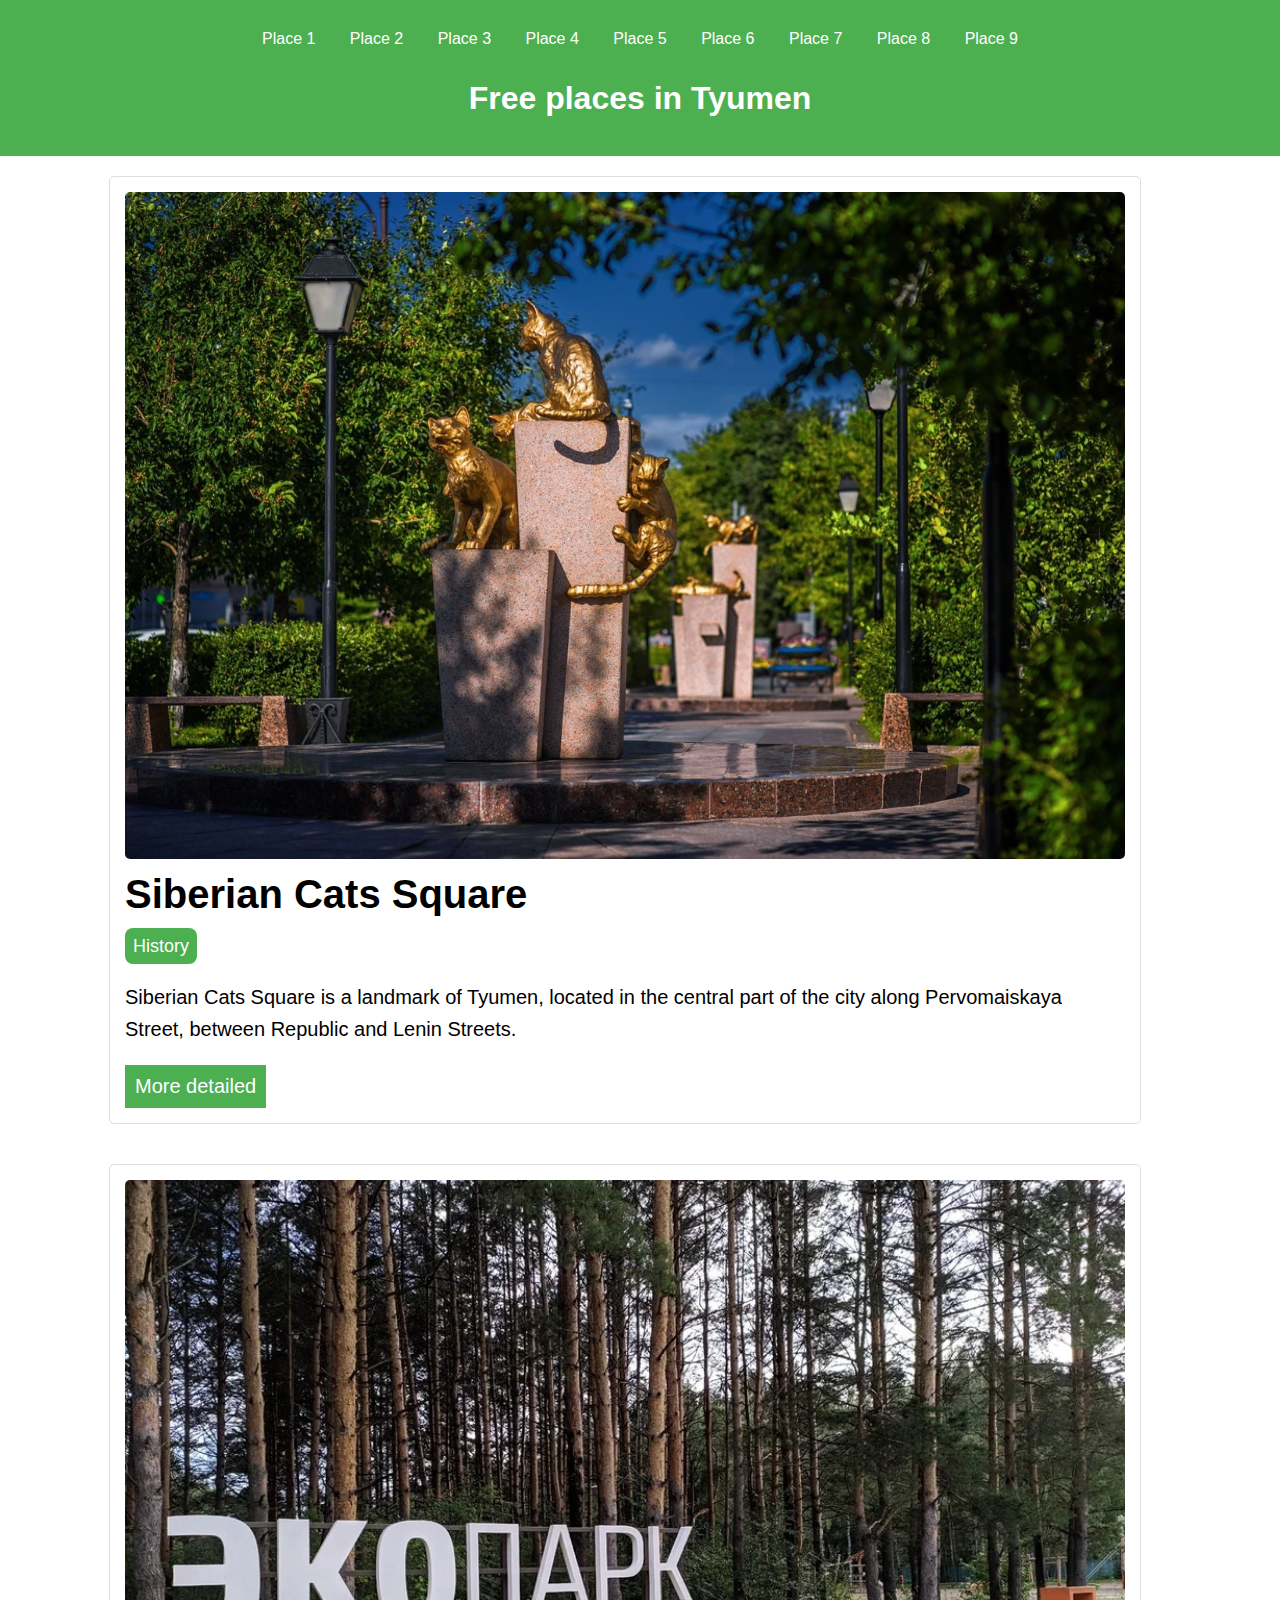
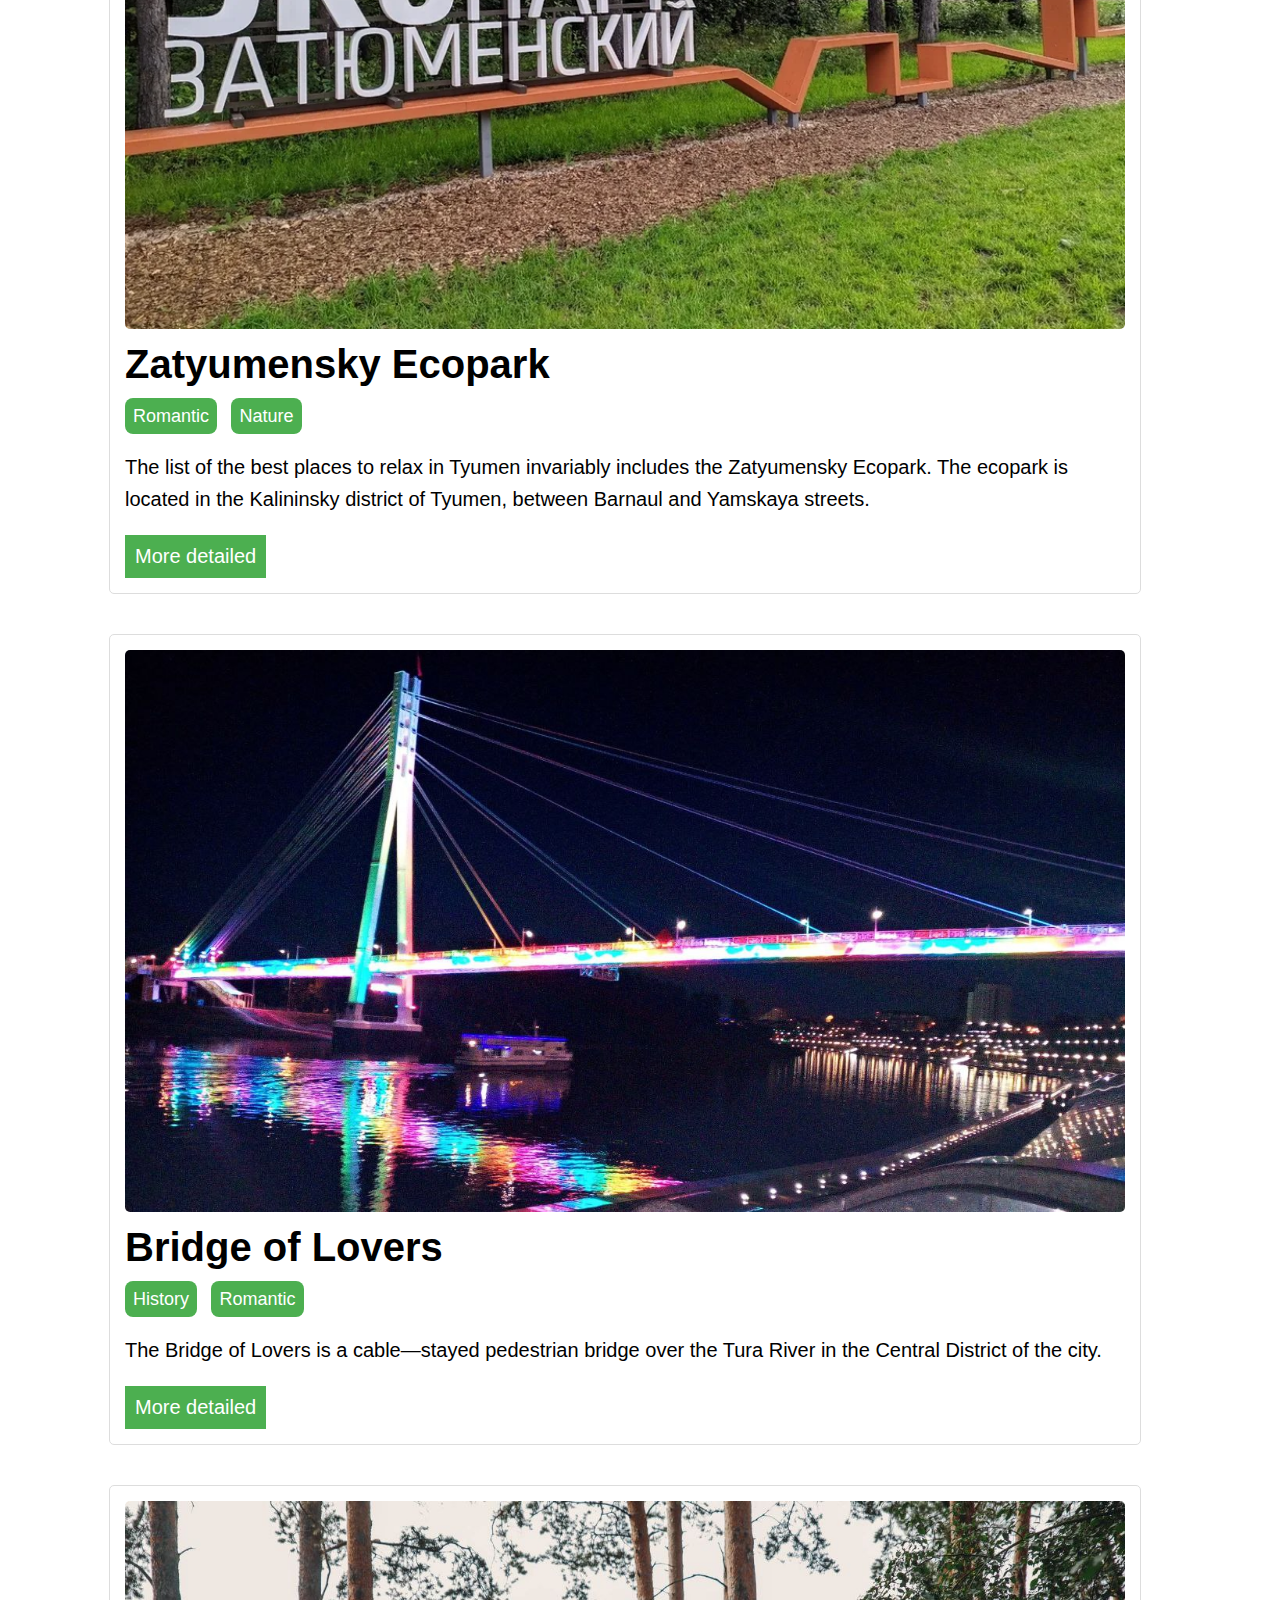
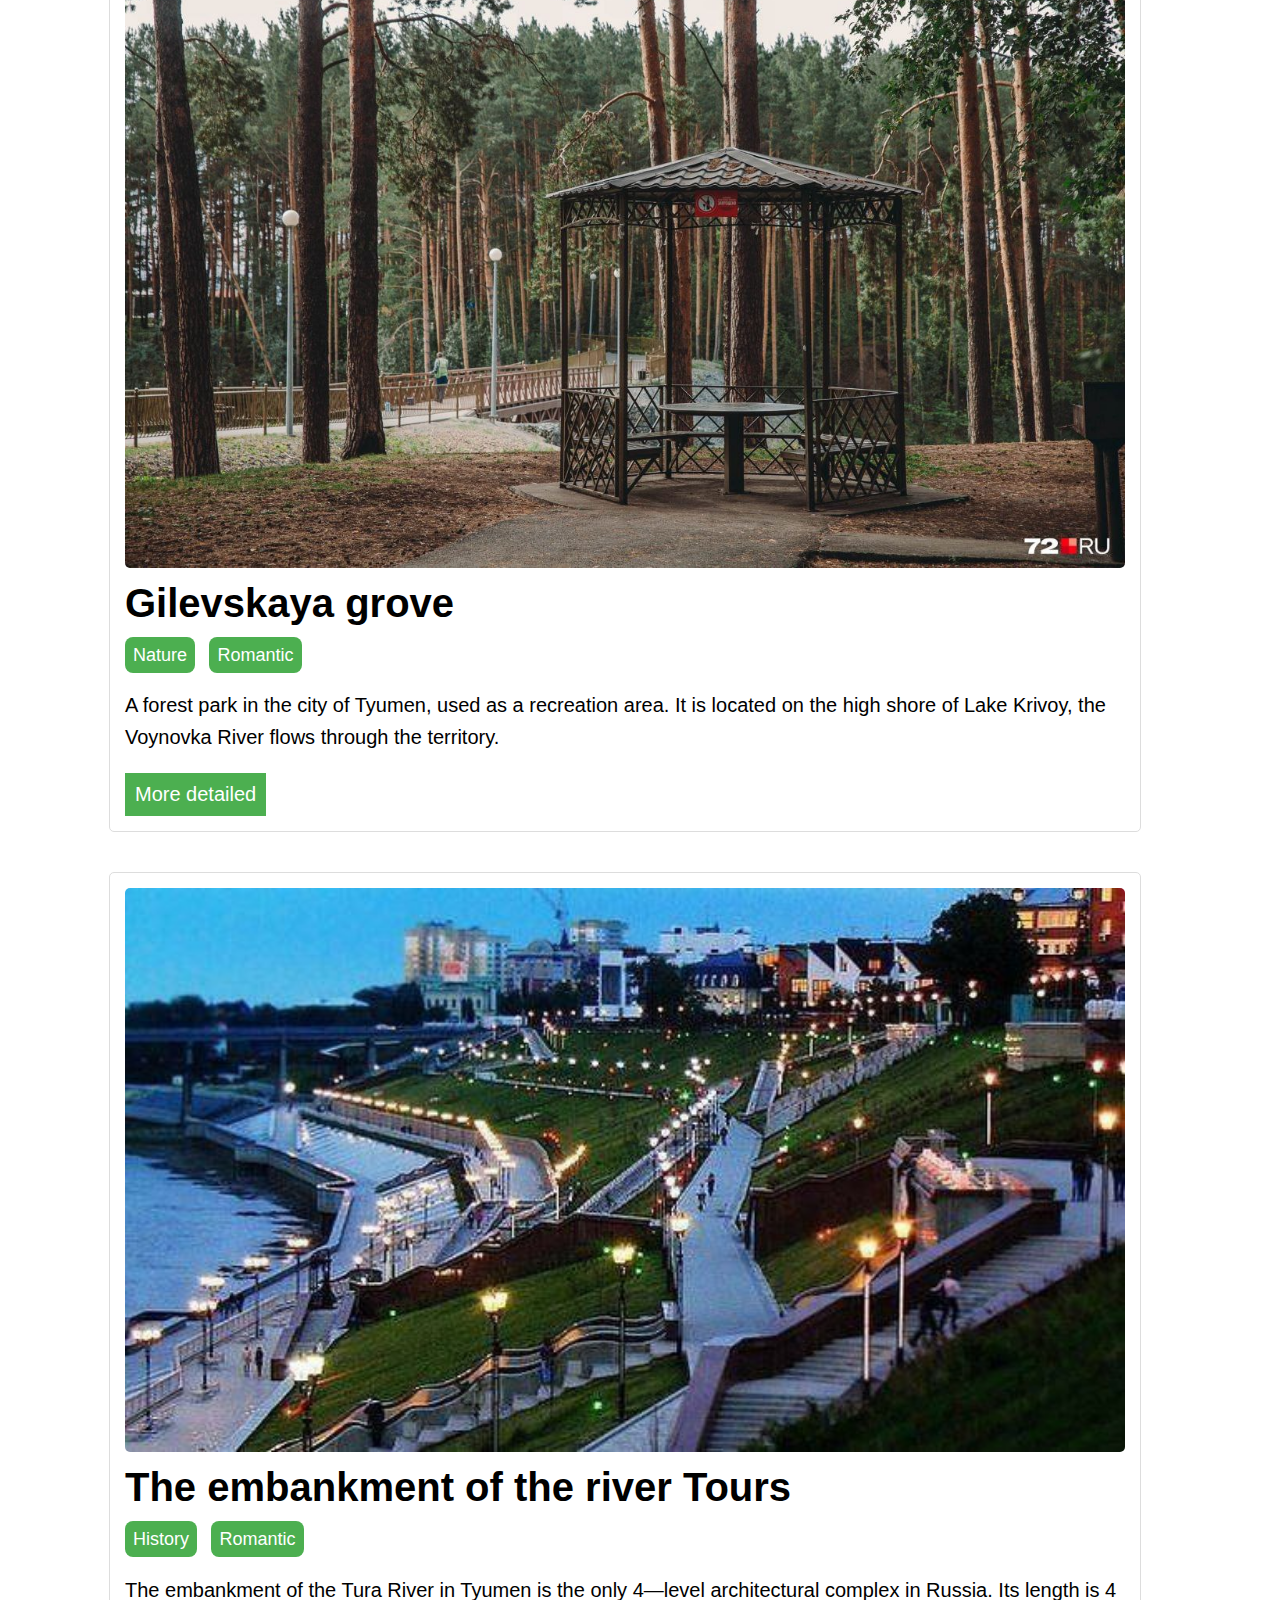
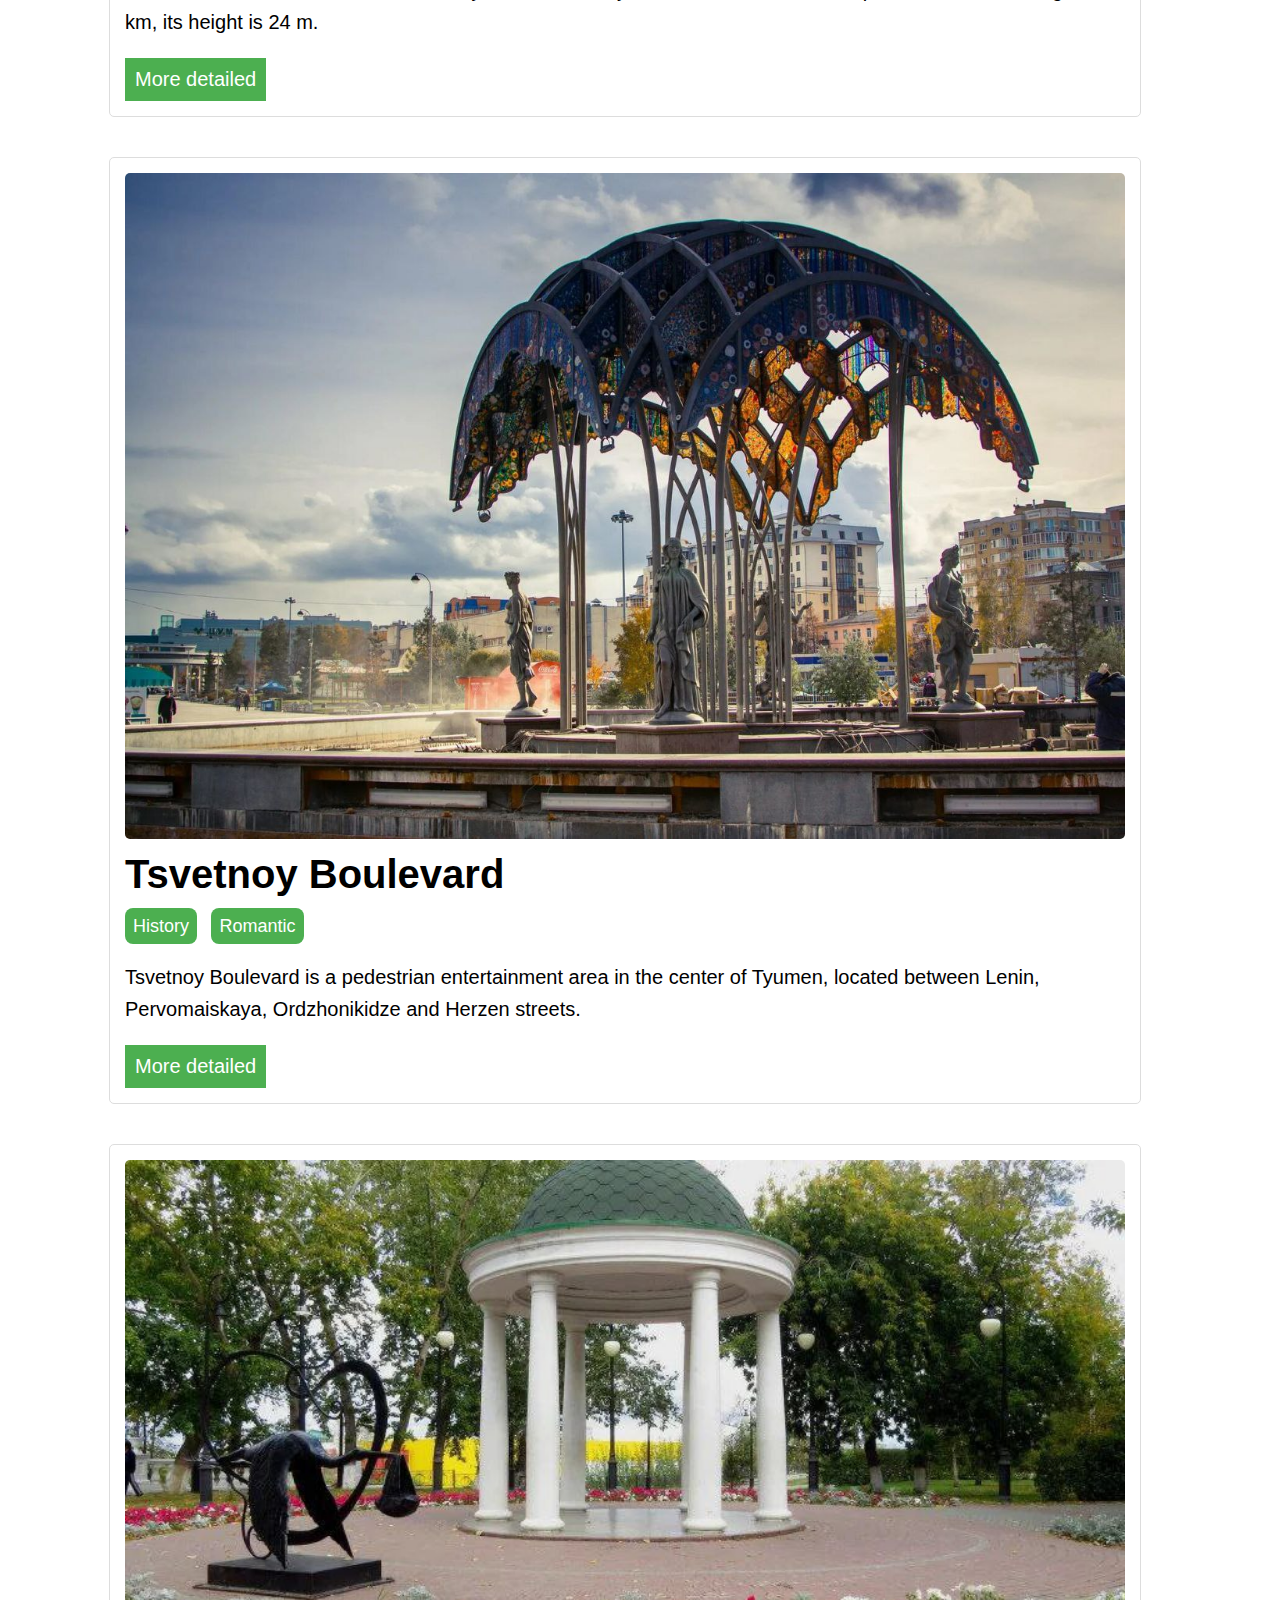
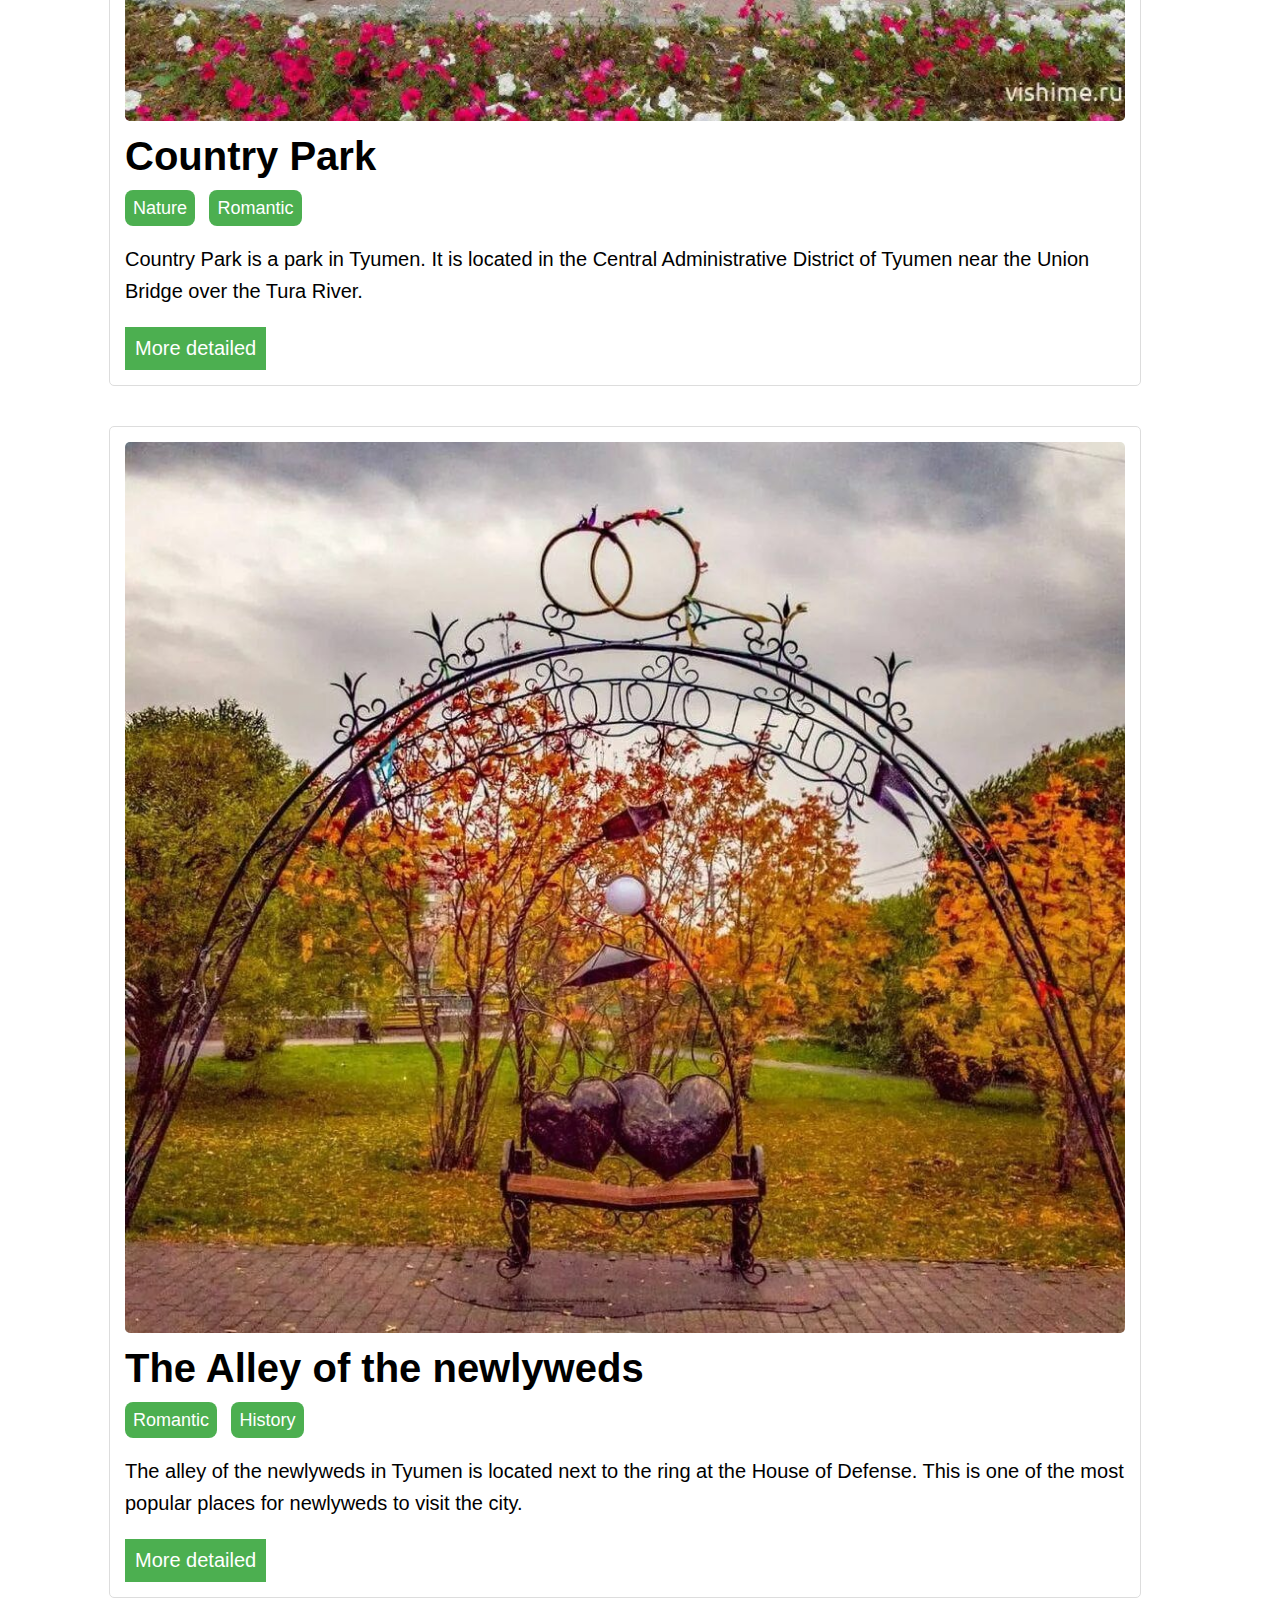
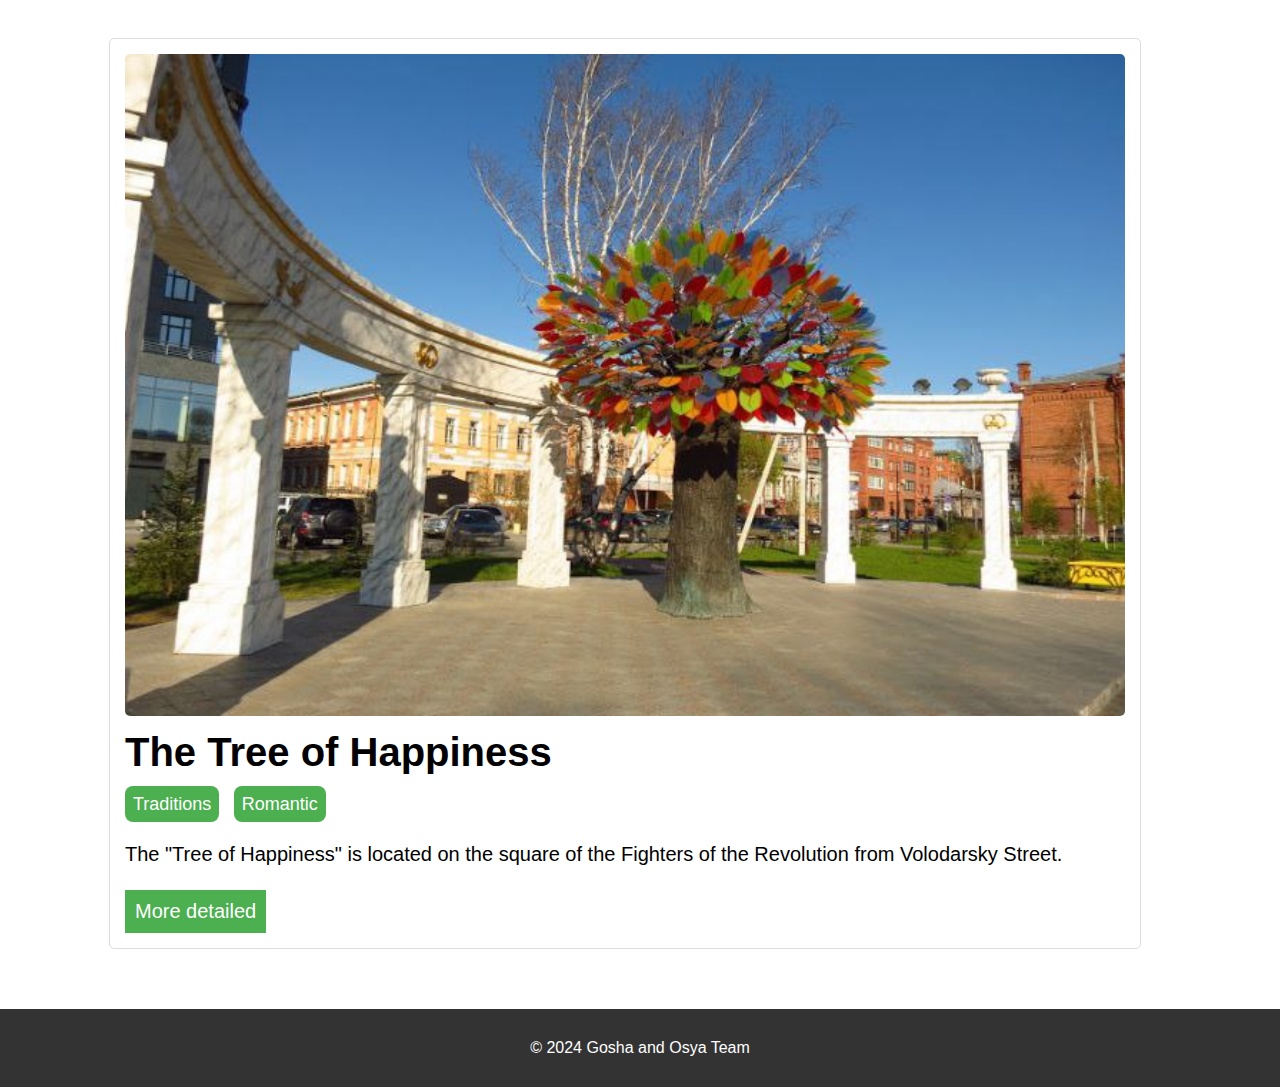
==== index.html @ 983d5ab7 "done_project" ====
<!DOCTYPE html>
<html lang="en">
<head>
    <meta charset="UTF-8">
    <meta name="viewport" content="width=device-width, initial-scale=1.0">
    <title>Document</title>
    <link rel="stylesheet" href="style.css">
</head>
<body>
    <header>
        <nav>
            <ul>
                <li><a href="#place1">Place 1</a></li>
                <li><a href="#place2">Place 2</a></li>
                <li><a href="#place3">Place 3</a></li>
                <li><a href="#place4">Place 4</a></li>
                <li><a href="#place5">Place 5</a></li>
                <li><a href="#place6">Place 6</a></li>
                <li><a href="#place7">Place 7</a></li>
                <li><a href="#place8">Place 8</a></li>
                <li><a href="#place9">Place 9</a></li>
                
            </ul>
        </nav>
        <h1>Free places in Tyumen</h1>
    </header>

    <main>
        <section id="place1" class="place">
            <img src="Images/кошки.jpg" alt="Место 1">
            <h2>Siberian Cats Square</h2>
            <span class="tags">History</span>
            <p class="briefly">Siberian Cats Square is a landmark of Tyumen, located in the central part of the city along Pervomaiskaya Street, between Republic and Lenin Streets.</p>
            <button class="details-btn">More detailed</button>
            <div class="details">
                <p class="detailed">The history of the creation of the park is connected with the fact that there were practically no cats left in besieged Leningrad.
                    With the disappearance of the animals, a huge number of rats appeared, which blocked the movement of trams, attacked people and posed a threat to the paintings in the Hermitage.
                    With the lifting of the siege of Leningrad, a collection of cats was announced throughout the country, only they could save the city from rodents. 
                    About 5,000 animals were sent from Siberia to the northern capital. Tyumen residents brought their pets to the assembly point for two weeks.</p>
            </div>
        </section>

        <section id="place2" class="place">
            <img src="Images/экопарк.webp" alt="Место 2">
            <h2>Zatyumensky Ecopark</h2>
            <span class="tags">Romantic</span>
            <span class="tags">Nature</span>
            <p class="briefly">The list of the best places to relax in Tyumen invariably includes the Zatyumensky Ecopark. The ecopark is located in the Kalininsky district of Tyumen, between Barnaul and Yamskaya streets.</p>
            <button class="details-btn">More detailed</button>
            <div class="details">
                <p class="detailed">Coniferous trees, as well as shrubs, flowers, etc., mainly grow in this specially protected natural area. Small animals such as squirrels or hares can also be found here, but they usually stay away from people. In Zatyumenskoye, nature is adjacent to a comfortable and modern infrastructure: the ecopark has bike paths, a ski base, cafes, transport rental points and several tourist routes. There are also playgrounds and various art objects, the most recognizable of which are wooden sculptures of a bear, a hare and a wild boar.</p>
            </div>
        </section>

        <section id="place3" class="place">
            <img src="Images/мост.jpg" alt="Место 3">
            <h2>Bridge of Lovers</h2>
            <span class="tags">History</span>
            <span class="tags">Romantic</span>
            <p class="briefly">The Bridge of Lovers is a cable—stayed pedestrian bridge over the Tura River in the Central District of the city.</p>
            <button class="details-btn">More detailed</button>
            <div class="details">
                <p class="detailed">The construction of the Tyumen "Bridge of Lovers" began in June 1985, and it was opened on July 26, 1987, 5 years after the collapse of the old bridge. Initially, the bridge was called a Pedestrian bridge, but after the collapse of a similar bridge in Voskresensk in 1988, it was examined and strengthened. 
                    There were benches on the bridge, but they were removed due to insufficient strength. In 2003, the Longest Kiss contest was held on the bridge, and after that the bridge was renamed the Bridge of Lovers.                    
                    In 2004, the bridge supports were equipped with a lighting system that takes into account passing vessels. In 2016-2017, major repairs and replacement of lighting with modern ones were carried out. The opening after renovation took place on July 29, 2017, on the City Day, with a grandiose light and music show.</p>
            </div>
        </section>

        <section id="place4" class="place">
            <img src="Images/лесопарк.jpg" alt="Место 4">
            <h2>Gilevskaya grove</h2>
            <span class="tags">Nature</span>
            <span class="tags">Romantic</span>
            <p class="briefly">A forest park in the city of Tyumen, used as a recreation area. It is located on the high shore of Lake Krivoy, the Voynovka River flows through the territory.</p>
            <button class="details-btn">More detailed</button>
            <div class="details">
                <p class="detailed">It was named after the nearby village of Gilevo.
                    200 years ago, the area where the grove is located today was located on the lands of the Gilev merchants, who owned a large bell factory. It was from their surname that the name of the nearby village of Gilevo and the grove itself came.</p>
            </div>
        </section>

        <section id="place5" class="place">
            <img src="Images/набережная.jpg" alt="Место 5">
            <h2>The embankment of the river Tours</h2>
            <span class="tags">History</span>
            <span class="tags">Romantic</span>
            <p class="briefly">The embankment of the Tura River in Tyumen is the only 4—level architectural complex in Russia. Its length is 4 km, its height is 24 m.</p>
            <button class="details-btn">More detailed</button>
            <div class="details">
                <p class="detailed">The embankment starts from the walls of the Holy Trinity Monastery and leads to the pedestrian "Bridge of Lovers", Chelyuskintsev Bridge, then to the water pumping station and Elevator Delivery Street. 
                    The design began in 1998. Since 2000, we have started preparing and strengthening the shores. The first stage of construction was completed in 2012.</p>
            </div>
        </section>

        <section id="place6" class="place">
            <img src="Images/бульвар.jpg" alt="Место 6">
            <h2>Tsvetnoy Boulevard</h2>
            <span class="tags">History</span>
            <span class="tags">Romantic</span>
            <p class="briefly">Tsvetnoy Boulevard is a pedestrian entertainment area in the center of Tyumen, located between Lenin, Pervomaiskaya, Ordzhonikidze and Herzen streets.</p>
            <button class="details-btn">More detailed</button>
            <div class="details">
                <p class="detailed">Tsvetnoy Boulevard in Tyumen appeared in 2004 in honor of the 60th anniversary of the Tyumen region. It was designed by Yekaterinburg architects. The walking area was opened on the site of the park of culture and recreation and the stadium.</p>
            </div>
        </section>

        <section id="place7" class="place">
            <img src="Images/загородный.jpg" alt="Место 7">
            <h2>Country Park</h2>
            <span class="tags">Nature</span>
            <span class="tags">Romantic</span>
            <p class="briefly">Country Park is a park in Tyumen. It is located in the Central Administrative District of Tyumen near the Union Bridge over the Tura River.</p>
            <button class="details-btn">More detailed</button>
            <div class="details">
                <p class="detailed">In 1851, with the money of merchant Ivan Ikonnikov, thousands of trees were planted on an area of about 100 acres (40 thousand m2) — lime trees, birches, firs and pines. The park was named Alexandrovsky in honor of Tsarevich Alexander's visit to Tyumen on May 31, 1837 — the future Tsar Alexander II — during his trip to Siberia.</p>
            </div>
        </section>

        <section id="place8" class="place">
            <img src="Images/аллея.jpg" alt="Место 8">
            <h2>The Alley of the newlyweds</h2>
            <span class="tags">Romantic</span>
            <span class="tags">History</span>
            <p class="briefly">The alley of the newlyweds in Tyumen is located next to the ring at the House of Defense. This is one of the most popular places for newlyweds to visit the city.</p>
            <button class="details-btn">More detailed</button>
            <div class="details">
                <p class="detailed">The alley appeared in 2002 and became the first named alley in Tyumen. The name was coined in the administration of the Kalininsky district, and on March 11, 2003 it was approved by the head of the city. In this way, the authors wanted to draw public attention to the problems of young families.</p>
            </div>
        </section>

        <section id="place9" class="place">
            <img src="Images/дерево.jpg" alt="Место 9">
            <h2>The Tree of Happiness</h2>
            <span class="tags">Traditions</span>
            <span class="tags">Romantic</span>
            <p class="briefly">The "Tree of Happiness" is located on the square of the Fighters of the Revolution from Volodarsky Street.</p>
            <button class="details-btn">More detailed</button>
            <div class="details">
                <p class="detailed">The composition has an unusual crown: colorful leaves are made in the shape of hearts, which symbolizes love. Bright ribbons of different colors are tied closer to the base of the trunk, which develop in the wind. Tyumen newlyweds have a tradition — each couple ties their ribbon on the branches "for luck". 
                    According to the creator, it was supposed to decorate the entrance to the new city registry office. But since the project would have required cutting down live trees, a new location was chosen for him.</p>
            </div>
        </section>

    </main>

    <footer>
        <p>&copy; 2024 Gosha and Osya Team</p>
    </footer>

    <script src="script.js"></script>
</body>
</html>
---- style.css ----
body {
    font-family: Arial, sans-serif;
    margin: 0;
    padding: 0;
    line-height: 1.6;
}

header {
    background: #4CAF50;
    color: white;
    padding: 10px 0;
    text-align: center;
}

nav ul {
    list-style-type: none;
    padding: 0;
}

nav ul li {
    display: inline;
    margin: 0 15px;
}

nav ul li a {
    color: white;
    text-decoration: none;
    transition: color 0.3s;
}

nav ul li a:hover {
    color: #FFD700;
}

main {
    padding: 20px;
    margin-right: 30px;
}

.place {
    margin-bottom: 40px;
    border: 1px solid #ddd;
    border-radius: 5px;
    padding: 15px;
    transition: 1s;
}



.place img {
    width: 100%;
    height: auto;
    border-radius: 5px;
}

.details {
    display: none;
    margin-top: 10px;
    background: #f9f9f9;
    padding: 10px;
    border-radius: 5px;
}

.details-btn {
    background: #4CAF50;
    color: white;
    border: none;
    padding: 10px;
    cursor: pointer;
    font-size: 20px;
    transition: 0.2s;
}

.details-btn:hover {
    background: #3c8940;
    font-size: 21px;
}

footer {
    text-align: center;
    padding: 10px 0;
    background: #333;
    color: white;
}

img{
    width:100%;
    max-width:1000px;
}

section {
    margin: 0 auto;
    width:100%;
    max-width:1000px;
}

.tags {
    display: inline;
    
    top: 100px;
    border-radius: 8px;
    margin-right: 10px;
    background-color: #4CAF50;
    color: #ffffff;
    padding: 8px;
    font-size: 18px;
}

h2 {
    margin-bottom: 13px;
    margin-top: 0.2vw;
    line-height: 50px;
    font-size: 40px;
}

.briefly {
    font-size: 20px;
}

.detailed {
    font-size: 20px;
    margin: 0;
}

@media (max-width: 786px) {
    ul {
        display: none;
    }
}

@media (max-width: 720px) {
    .briefly {
        font-size: 17px;
    }
    .details-btn {
        font-size: 17px;
    }
    .details-btn:hover {
        background: #3c8940;
        font-size: 18px;
    }
    .detailed {
        font-size: 17px;
    }
    .tags {
        font-size: 17px;
        margin-right: 6px;
    }
    
}
@media (max-width: 480px) {
    .briefly {
        font-size: 14px;
    }
    .details-btn {
        font-size: 15px;
    }
    .details-btn:hover {
        background: #3c8940;
        font-size: 16px;
    }
    h2 {
        font-size: 30px;
        line-height: 35px;
    }
    .detailed {
        font-size: 14px;
    }
    .tags {
        font-size: 13px;
        margin-right: 4px;
        padding: 6px;
    }
    
}
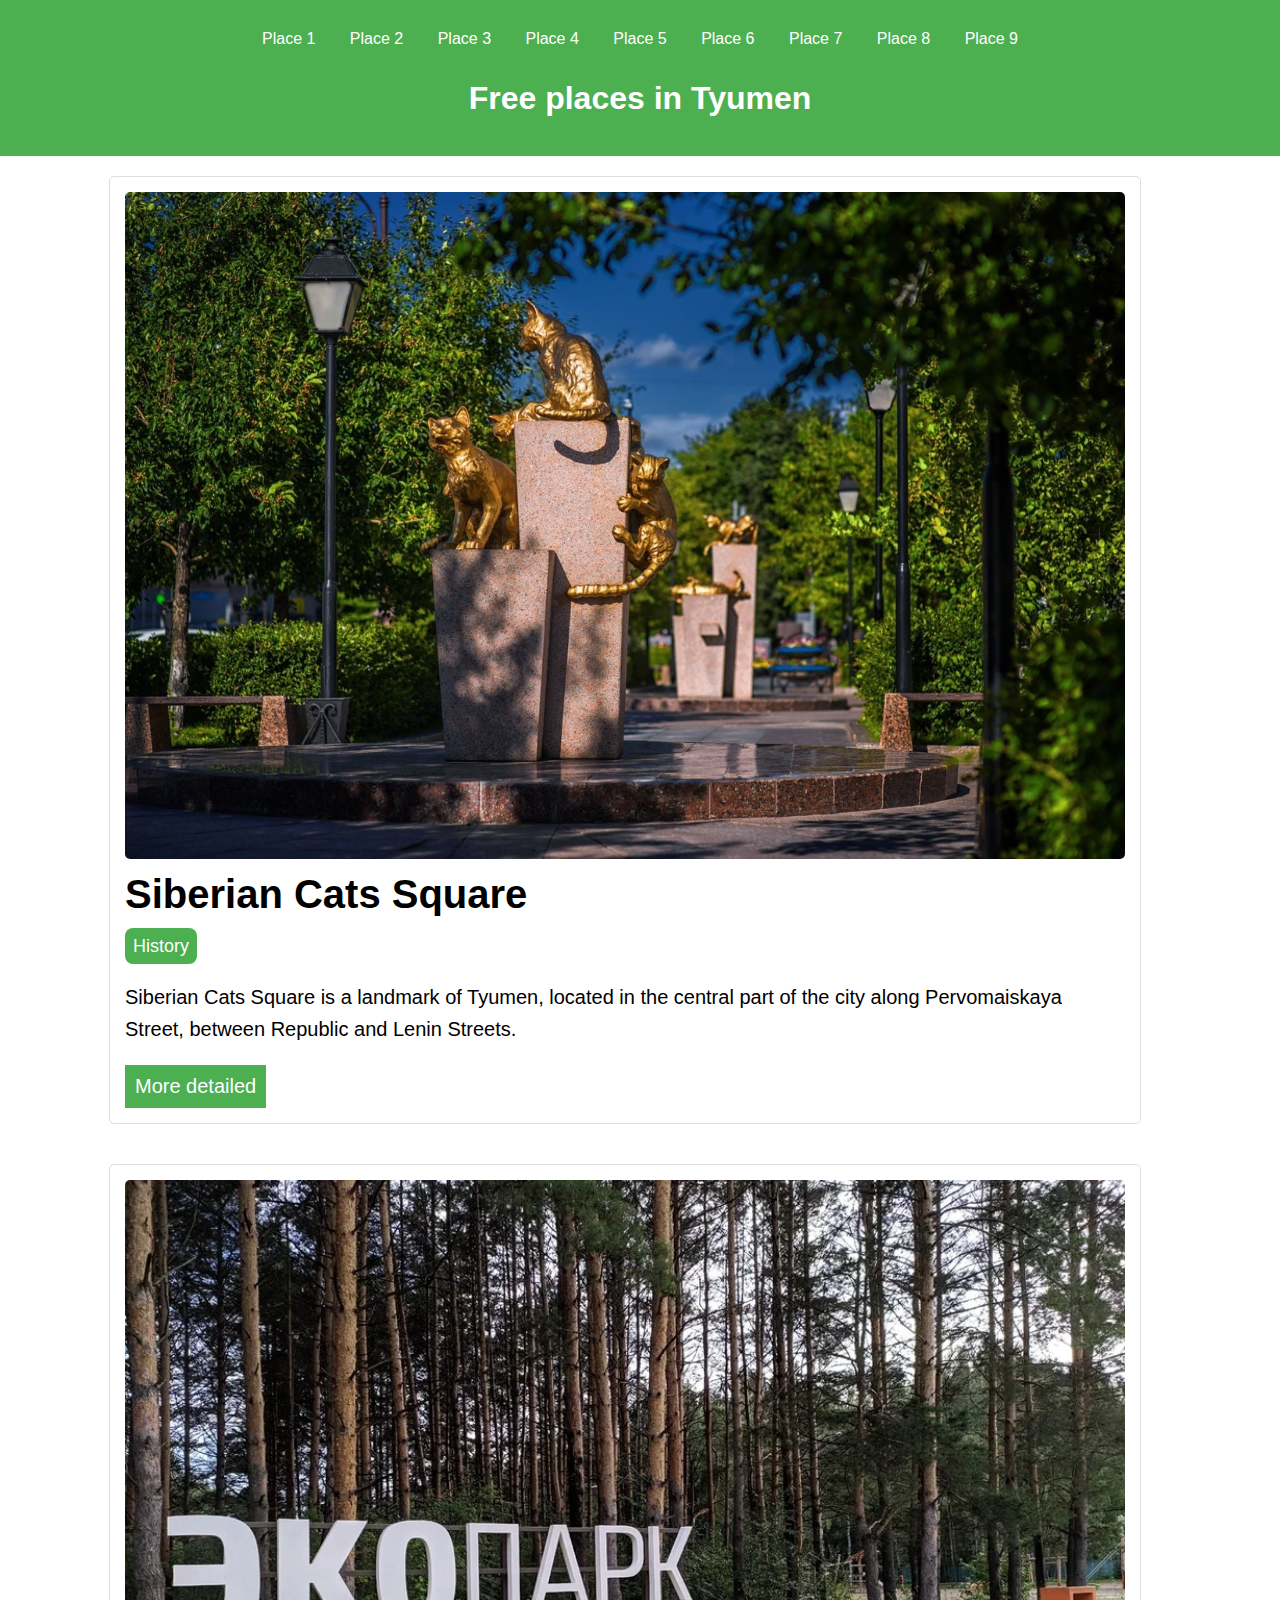
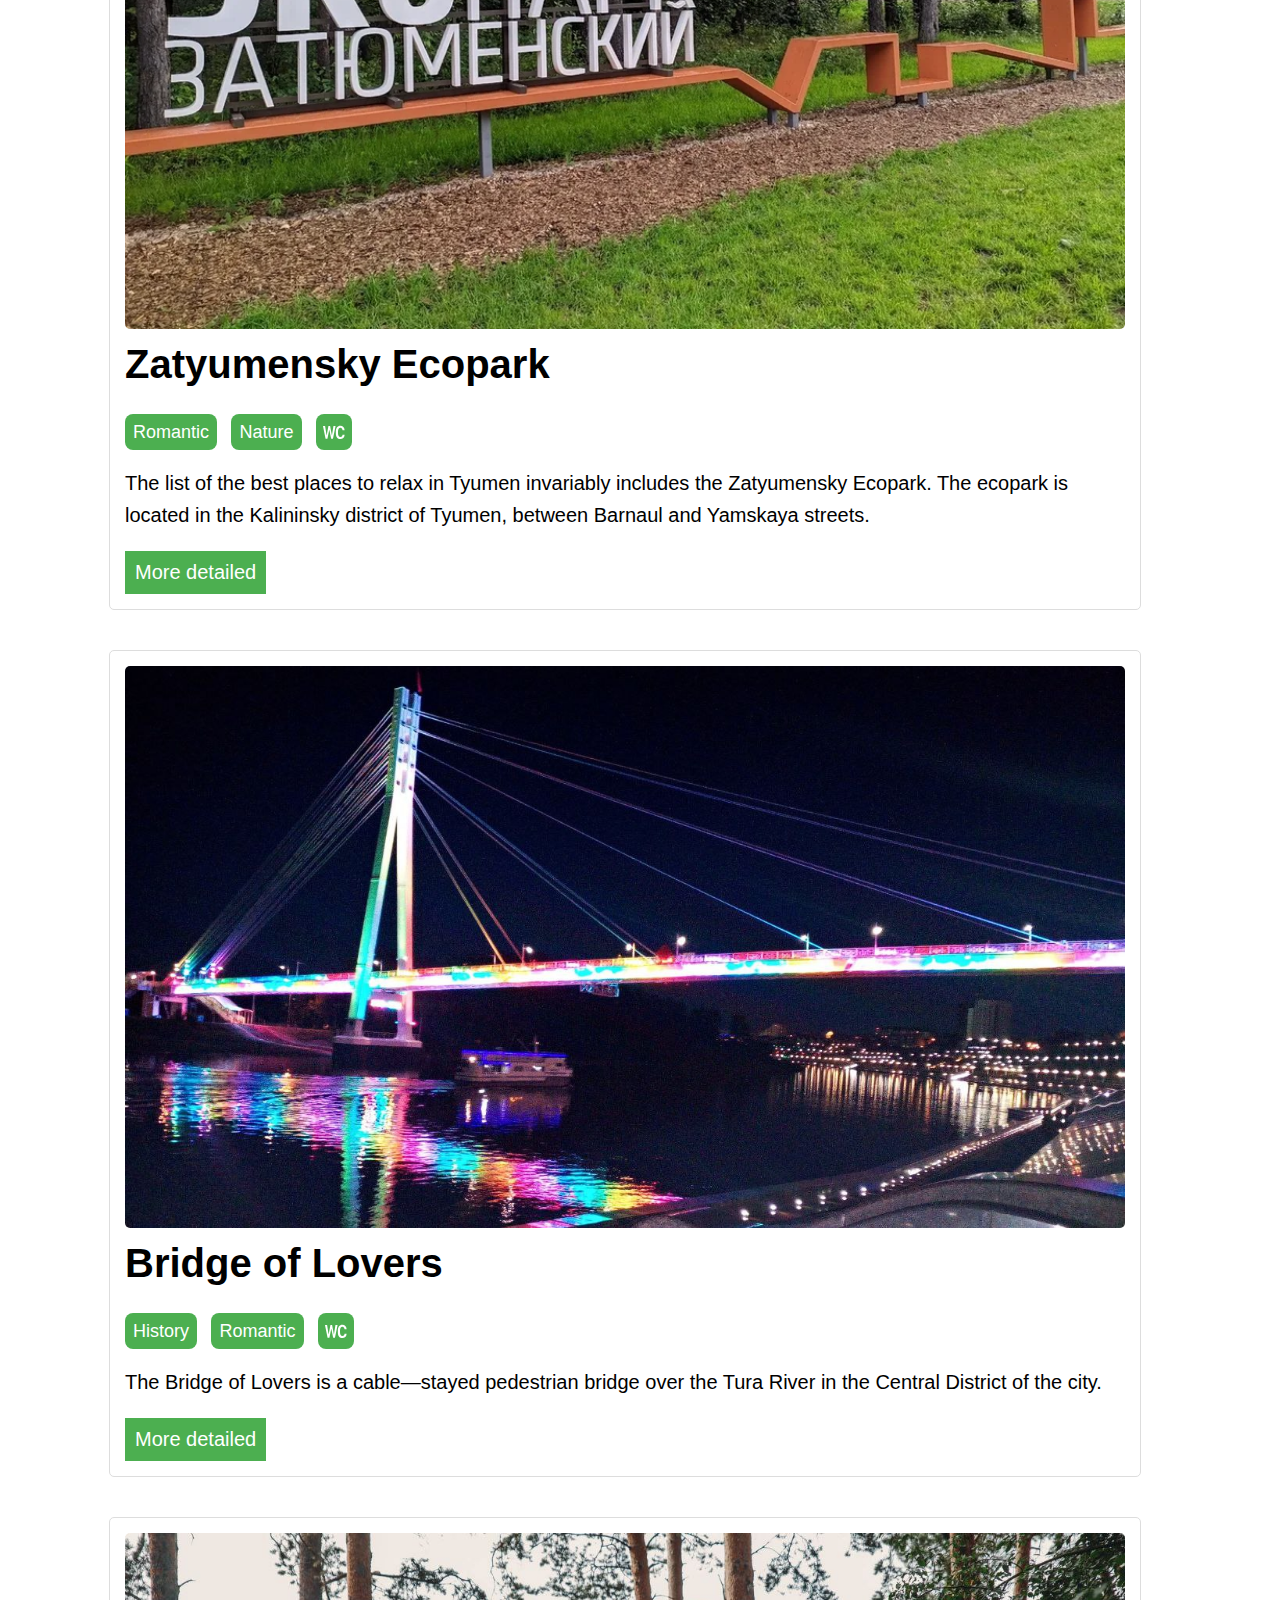
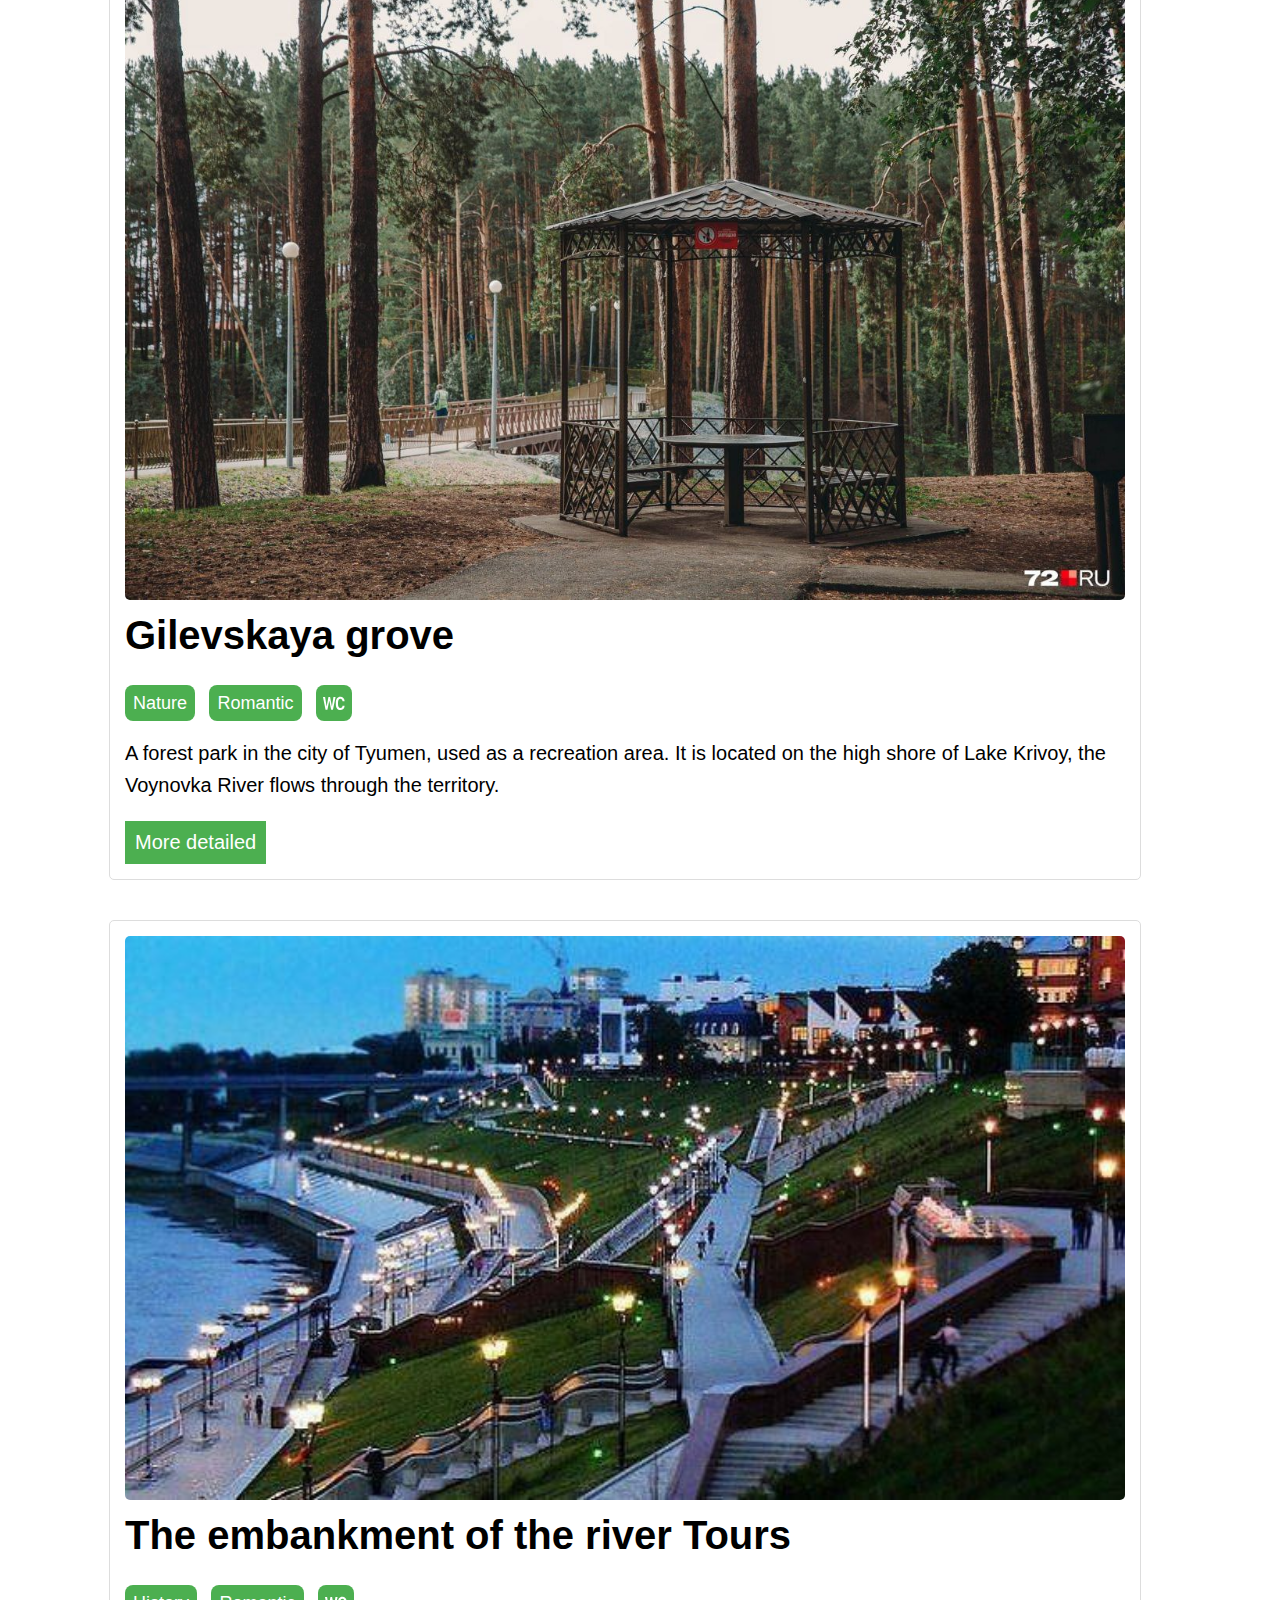
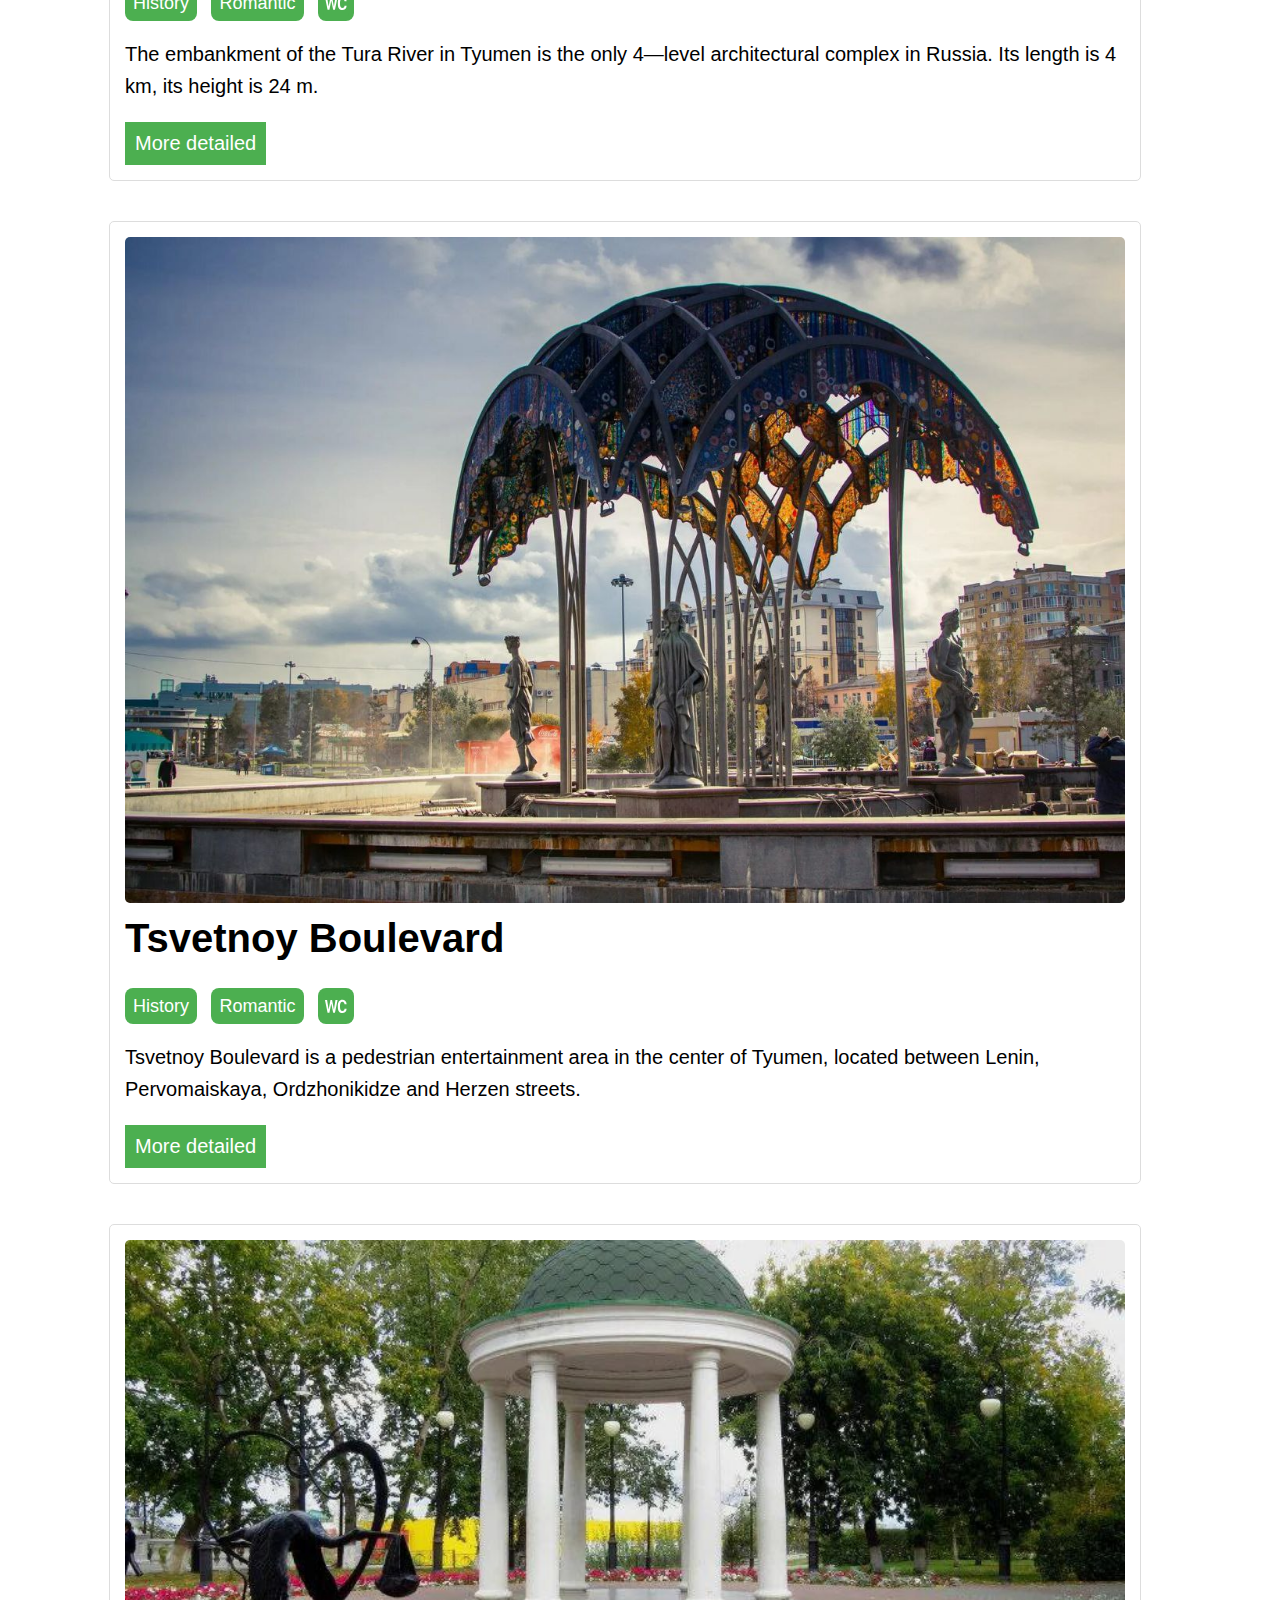
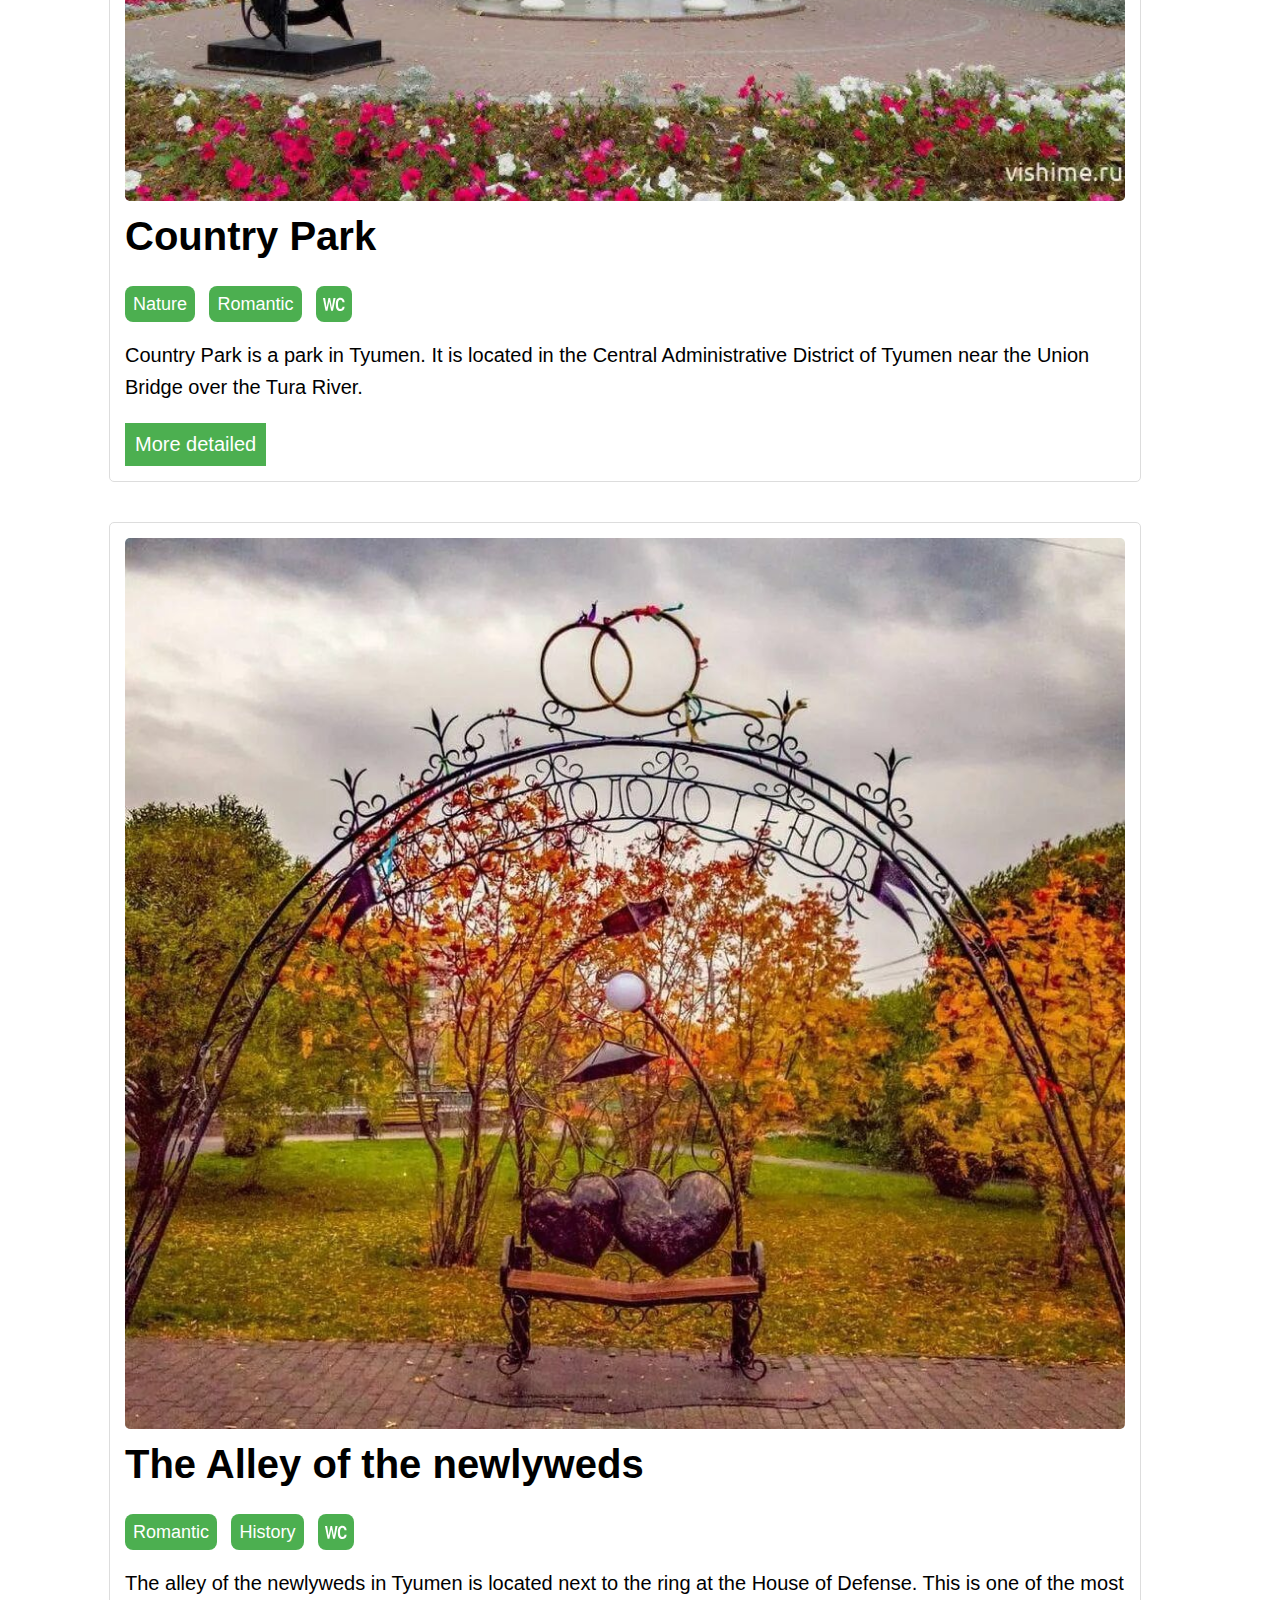
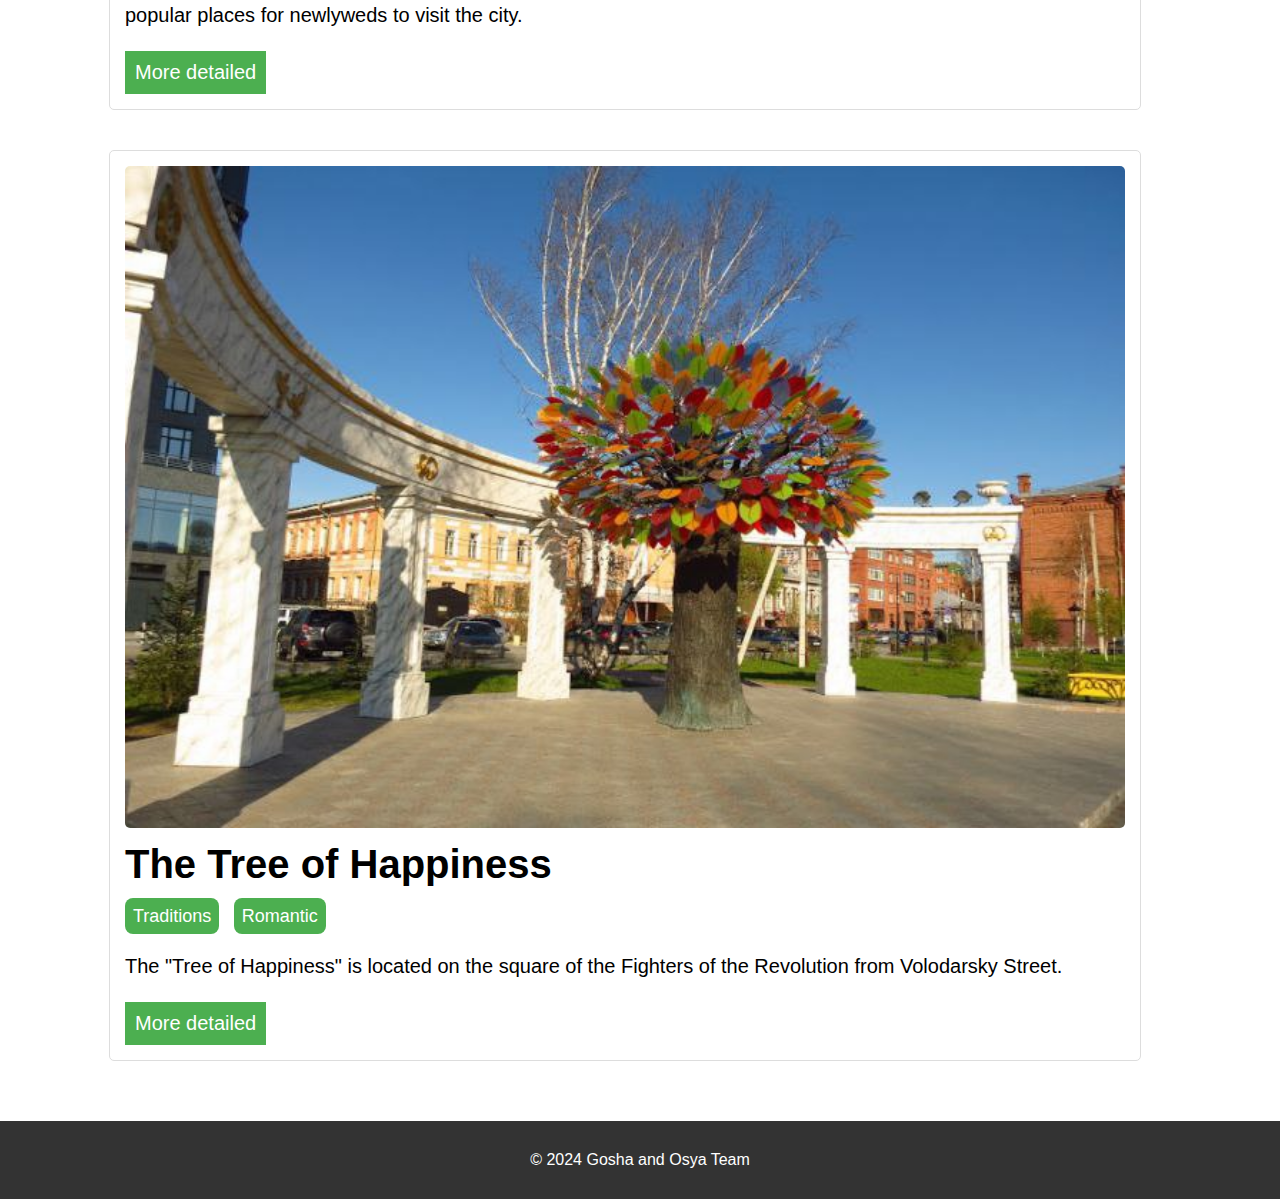
==== commit 4496d838: "how to get and There's a toilet here" ====
--- a/index.html
+++ b/index.html
@@ -5,6 +5,7 @@
     <meta name="viewport" content="width=device-width, initial-scale=1.0">
     <title>Document</title>
     <link rel="stylesheet" href="style.css">
+    <link type="image/x-icon" rel="shortcut icon" href="Images/Безымянный.ico">
 </head>
 <body>
     <header>
@@ -37,6 +38,10 @@
                     With the disappearance of the animals, a huge number of rats appeared, which blocked the movement of trams, attacked people and posed a threat to the paintings in the Hermitage.
                     With the lifting of the siege of Leningrad, a collection of cats was announced throughout the country, only they could save the city from rodents. 
                     About 5,000 animals were sent from Siberia to the northern capital. Tyumen residents brought their pets to the assembly point for two weeks.</p>
+                <h3>How to get</h3>
+                <p class="detailed-plc">
+                    You can get to the Siberian Cats Park by buses and minibuses. The nearest bus stop is called Pervomaiskaya Street. Buses arrive here №1, 25, 27, 38, 89, 121; minibuses No. 71, 73, 83. You can also follow Lenin Street (ost. "Administration of Tyumen") — buses №6, 12, 13, 18, 20, 32, 43, 99, 141; minibuses №3, 6, 12, 26, 34, 43.
+                </p>
             </div>
         </section>
 
@@ -45,10 +50,15 @@
             <h2>Zatyumensky Ecopark</h2>
             <span class="tags">Romantic</span>
             <span class="tags">Nature</span>
+            <img src="Images/untitled.svg" class="toilet" alt="there's a toilet here">
             <p class="briefly">The list of the best places to relax in Tyumen invariably includes the Zatyumensky Ecopark. The ecopark is located in the Kalininsky district of Tyumen, between Barnaul and Yamskaya streets.</p>
             <button class="details-btn">More detailed</button>
             <div class="details">
                 <p class="detailed">Coniferous trees, as well as shrubs, flowers, etc., mainly grow in this specially protected natural area. Small animals such as squirrels or hares can also be found here, but they usually stay away from people. In Zatyumenskoye, nature is adjacent to a comfortable and modern infrastructure: the ecopark has bike paths, a ski base, cafes, transport rental points and several tourist routes. There are also playgrounds and various art objects, the most recognizable of which are wooden sculptures of a bear, a hare and a wild boar.</p>
+                <h3>How to get</h3>
+                <p class="detailed-plc">
+                    You can get to the Zatyumensky Ecopark by public transport. The park is located in the square of Barnaul, Battery, Yamskaya and Institutskaya streets. There are several stops from which you can get to the ecopark: Stop "Ecopark Zatyumensky" on Barnaul street. The routes stop here №30, 54, 141, 146. Baku Commissars bus stop — flights 24, 33, 54. Sibneftegazmash Plant bus stop — buses №11, 30, 33, 78, 141, 146, 149.
+                </p>
             </div>
         </section>
 
@@ -57,12 +67,17 @@
             <h2>Bridge of Lovers</h2>
             <span class="tags">History</span>
             <span class="tags">Romantic</span>
+            <img src="Images/untitled.svg" class="toilet" alt="there's a toilet here">
             <p class="briefly">The Bridge of Lovers is a cable—stayed pedestrian bridge over the Tura River in the Central District of the city.</p>
             <button class="details-btn">More detailed</button>
             <div class="details">
                 <p class="detailed">The construction of the Tyumen "Bridge of Lovers" began in June 1985, and it was opened on July 26, 1987, 5 years after the collapse of the old bridge. Initially, the bridge was called a Pedestrian bridge, but after the collapse of a similar bridge in Voskresensk in 1988, it was examined and strengthened. 
                     There were benches on the bridge, but they were removed due to insufficient strength. In 2003, the Longest Kiss contest was held on the bridge, and after that the bridge was renamed the Bridge of Lovers.                    
                     In 2004, the bridge supports were equipped with a lighting system that takes into account passing vessels. In 2016-2017, major repairs and replacement of lighting with modern ones were carried out. The opening after renovation took place on July 29, 2017, on the City Day, with a grandiose light and music show.</p>
+                <h3>How to get</h3>
+                <p class="detailed-plc">
+                    You can get to the Bridge of Lovers by public transport. You need to get to the Embankment bus stop. There are buses to it №9, 14, 18, 30, 33, 54, 54d, 55, 85, 141, as well as minibuses No. 24, 37, 62.
+                </p>
             </div>
         </section>
 
@@ -71,11 +86,16 @@
             <h2>Gilevskaya grove</h2>
             <span class="tags">Nature</span>
             <span class="tags">Romantic</span>
+            <img src="Images/untitled.svg" class="toilet" alt="there's a toilet here">
             <p class="briefly">A forest park in the city of Tyumen, used as a recreation area. It is located on the high shore of Lake Krivoy, the Voynovka River flows through the territory.</p>
             <button class="details-btn">More detailed</button>
             <div class="details">
                 <p class="detailed">It was named after the nearby village of Gilevo.
                     200 years ago, the area where the grove is located today was located on the lands of the Gilev merchants, who owned a large bell factory. It was from their surname that the name of the nearby village of Gilevo and the grove itself came.</p>
+                <h3>How to get</h3>
+                <p class="detailed-plc">
+                    You can get to Gilevskaya grove by bus number 27. He follows to the nearest stop "Gilevskaya grove".
+                </p>
             </div>
         </section>
 
@@ -84,11 +104,16 @@
             <h2>The embankment of the river Tours</h2>
             <span class="tags">History</span>
             <span class="tags">Romantic</span>
+            <img src="Images/untitled.svg" class="toilet" alt="there's a toilet here">
             <p class="briefly">The embankment of the Tura River in Tyumen is the only 4—level architectural complex in Russia. Its length is 4 km, its height is 24 m.</p>
             <button class="details-btn">More detailed</button>
             <div class="details">
                 <p class="detailed">The embankment starts from the walls of the Holy Trinity Monastery and leads to the pedestrian "Bridge of Lovers", Chelyuskintsev Bridge, then to the water pumping station and Elevator Delivery Street. 
                     The design began in 1998. Since 2000, we have started preparing and strengthening the shores. The first stage of construction was completed in 2012.</p>
+                <h3>How to get</h3>
+                <p class="detailed-plc">
+                    It is fashionable to get to the embankment by public transport. You can get from the Neftyanik Recreation Center stop by bus No. 13 or minibuses No. 43 and No. 62. If you are in the area of the Dzerzhinsky bus stop, buses will be suitable. №20, 32, 48, 78, 135, 155, 156 and minibuses №6, 12, 24, 26, 34, 37, 66, 68. You need to get off at the Embankment bus stop.
+                </p>
             </div>
         </section>
 
@@ -97,10 +122,15 @@
             <h2>Tsvetnoy Boulevard</h2>
             <span class="tags">History</span>
             <span class="tags">Romantic</span>
+            <img src="Images/untitled.svg" class="toilet" alt="there's a toilet here">
             <p class="briefly">Tsvetnoy Boulevard is a pedestrian entertainment area in the center of Tyumen, located between Lenin, Pervomaiskaya, Ordzhonikidze and Herzen streets.</p>
             <button class="details-btn">More detailed</button>
             <div class="details">
                 <p class="detailed">Tsvetnoy Boulevard in Tyumen appeared in 2004 in honor of the 60th anniversary of the Tyumen region. It was designed by Yekaterinburg architects. The walking area was opened on the site of the park of culture and recreation and the stadium.</p>
+                <h3>How to get</h3>
+                <p class="detailed-plc">
+                    You can get to Tsvetnoy Boulevard from anywhere in the city. Nearby there are public transport stops such as Tsvetnoy Boulevard, Central Market, Pervomaiskaya. The boulevard can also be reached from the train station, where it can be reached by buses. №№1, 121, 25, 27, 38, 89 and fixed-route taxis No. 73, 83.
+                </p>
             </div>
         </section>
 
@@ -109,10 +139,15 @@
             <h2>Country Park</h2>
             <span class="tags">Nature</span>
             <span class="tags">Romantic</span>
+            <img src="Images/untitled.svg" class="toilet" alt="there's a toilet here">
             <p class="briefly">Country Park is a park in Tyumen. It is located in the Central Administrative District of Tyumen near the Union Bridge over the Tura River.</p>
             <button class="details-btn">More detailed</button>
             <div class="details">
                 <p class="detailed">In 1851, with the money of merchant Ivan Ikonnikov, thousands of trees were planted on an area of about 100 acres (40 thousand m2) — lime trees, birches, firs and pines. The park was named Alexandrovsky in honor of Tsarevich Alexander's visit to Tyumen on May 31, 1837 — the future Tsar Alexander II — during his trip to Siberia.</p>
+                <h3>How to get</h3>
+                <p class="detailed-plc">
+                    You can get to the country park by bus. №8, 18, 22, 23, 36, 36k, 39, 49, 51, 51d, 60, 88, 143, 144, 146, 148, 149 and minibuses №4, 4d, 31, 65, 77, 157.
+                </p>
             </div>
         </section>
 
@@ -121,10 +156,15 @@
             <h2>The Alley of the newlyweds</h2>
             <span class="tags">Romantic</span>
             <span class="tags">History</span>
+            <img src="Images/untitled.svg" class="toilet" alt="there's a toilet here">
             <p class="briefly">The alley of the newlyweds in Tyumen is located next to the ring at the House of Defense. This is one of the most popular places for newlyweds to visit the city.</p>
             <button class="details-btn">More detailed</button>
             <div class="details">
                 <p class="detailed">The alley appeared in 2002 and became the first named alley in Tyumen. The name was coined in the administration of the Kalininsky district, and on March 11, 2003 it was approved by the head of the city. In this way, the authors wanted to draw public attention to the problems of young families.</p>
+                <h3>How to get</h3>
+                <p class="detailed-plc">
+                    You can get to the Alley of Newlyweds bus stop using the following types of public transport: Buses: 12, 2, 9, 10, 11, 14, 30, 33, 40, 54, 78, 85, 99. Fixed-route taxis: 1, 62.
+                </p>
             </div>
         </section>
 
@@ -138,6 +178,10 @@
             <div class="details">
                 <p class="detailed">The composition has an unusual crown: colorful leaves are made in the shape of hearts, which symbolizes love. Bright ribbons of different colors are tied closer to the base of the trunk, which develop in the wind. Tyumen newlyweds have a tradition — each couple ties their ribbon on the branches "for luck". 
                     According to the creator, it was supposed to decorate the entrance to the new city registry office. But since the project would have required cutting down live trees, a new location was chosen for him.</p>
+                <h3>How to get</h3>
+                <p class="detailed-plc">
+                    You can get to the "Tree of Happiness" by bus. №9, 11, 14, 17,18, 30, 33, 40, 54, 55, 78, 85, 141, on minibuses No. 24, 37, 62, 68.
+                </p>
             </div>
         </section>
 
--- a/style.css
+++ b/style.css
@@ -106,12 +106,26 @@
     font-size: 18px;
 }
 
+img.toilet {
+    position: relative;
+    border-radius: 8px;
+    top: 12px;
+    width: 26px;
+    height: auto;
+    padding: 5px;
+    background-color: #4CAF50;
+}
+
 h2 {
     margin-bottom: 13px;
     margin-top: 0.2vw;
     line-height: 50px;
     font-size: 40px;
 }
+h3 {
+    margin-bottom: 7px;
+    font-size: 20px;
+}
 
 .briefly {
     font-size: 20px;
@@ -121,6 +135,14 @@
     font-size: 20px;
     margin: 0;
 }
+
+.detailed-plc {
+    font-size: 20px;
+    margin: 0;
+}
+
+
+
 
 @media (max-width: 786px) {
     ul {
@@ -142,11 +164,20 @@
     .detailed {
         font-size: 17px;
     }
+    .detailed-plc {
+        font-size: 17px;
+    }
+    h3 {
+        font-size: 17px;
+    }
     .tags {
         font-size: 17px;
         margin-right: 6px;
     }
-    
+    img.toilet {
+        width: 25.2px;
+        height: auto;
+    }
 }
 @media (max-width: 480px) {
     .briefly {
@@ -164,6 +195,12 @@
         line-height: 35px;
     }
     .detailed {
+        font-size: 14px;
+    }
+    .detailed-plc {
+        font-size: 14px;
+    }
+    h3 {
         font-size: 14px;
     }
     .tags {
@@ -171,6 +208,10 @@
         margin-right: 4px;
         padding: 6px;
     }
-    
-}
-
+    img.toilet {
+        width: 16.4px;
+        height: auto;
+        top: 9px;
+    }
+}
+
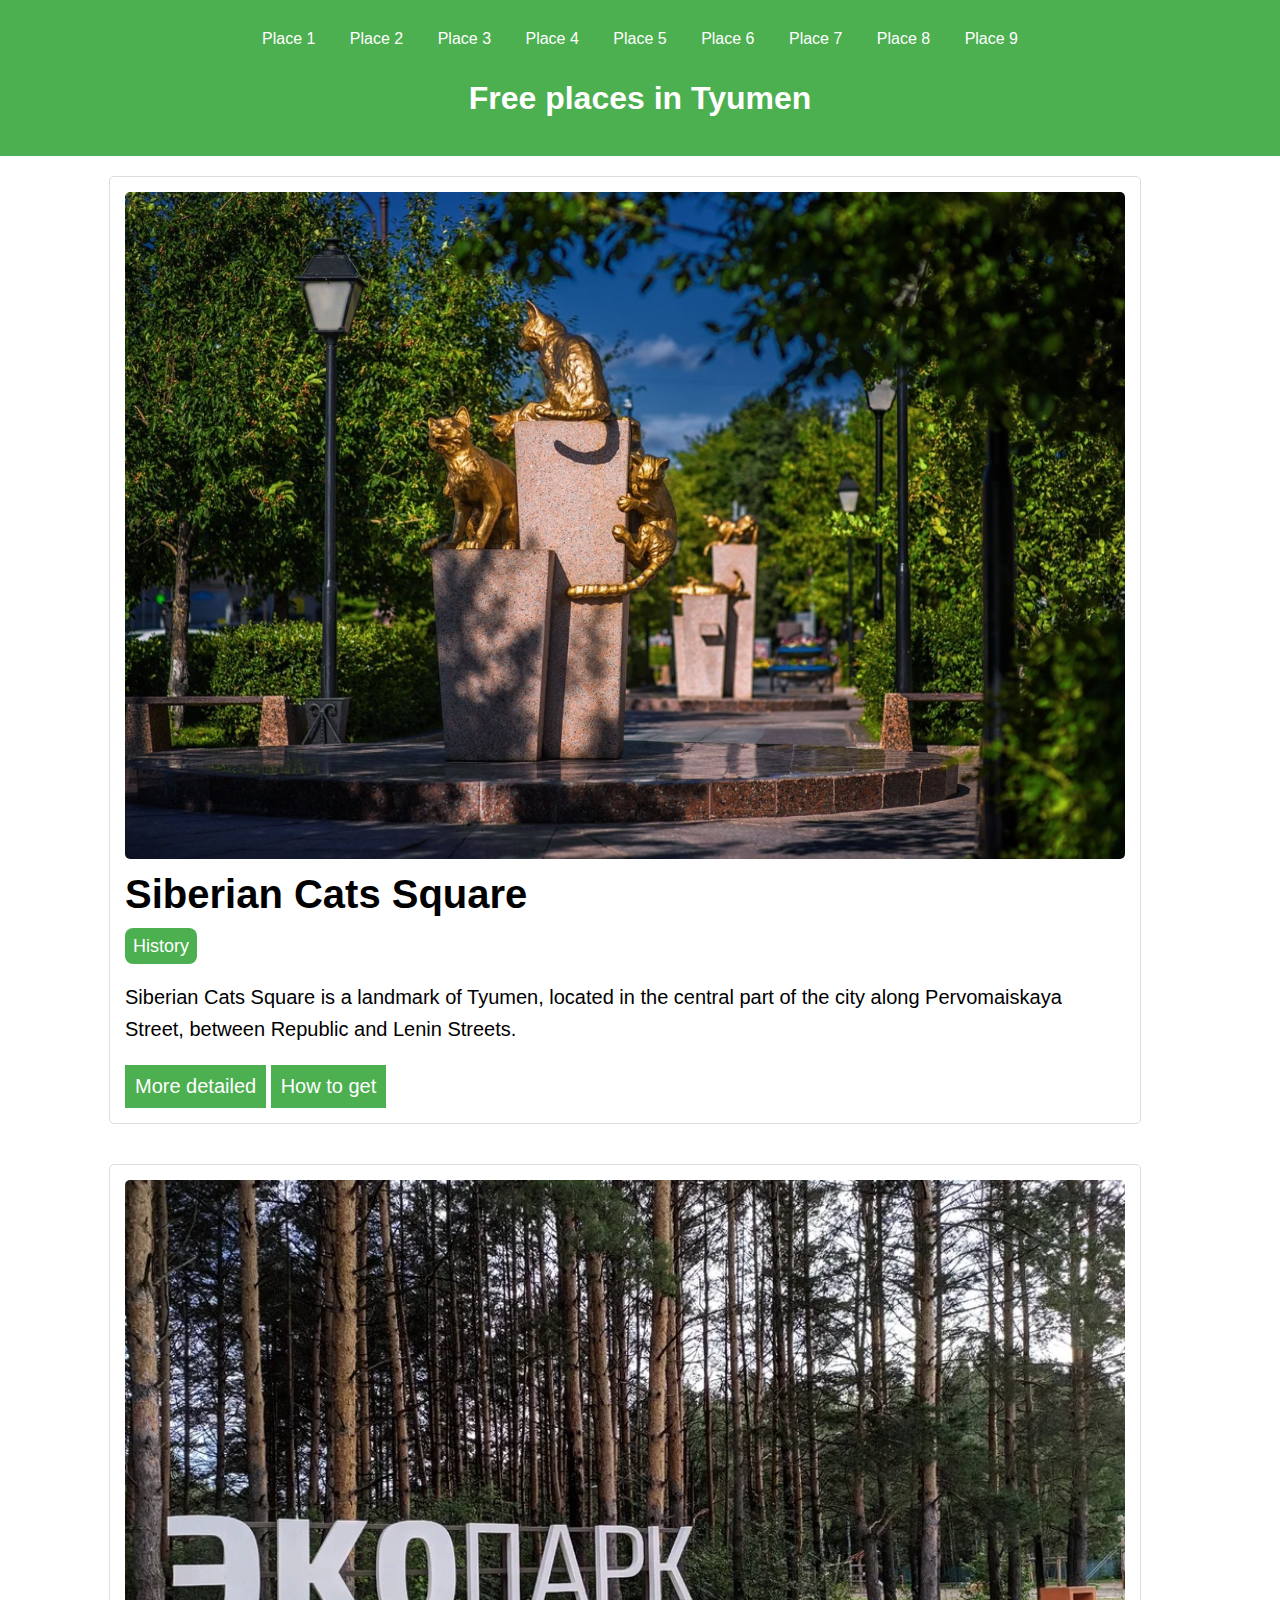
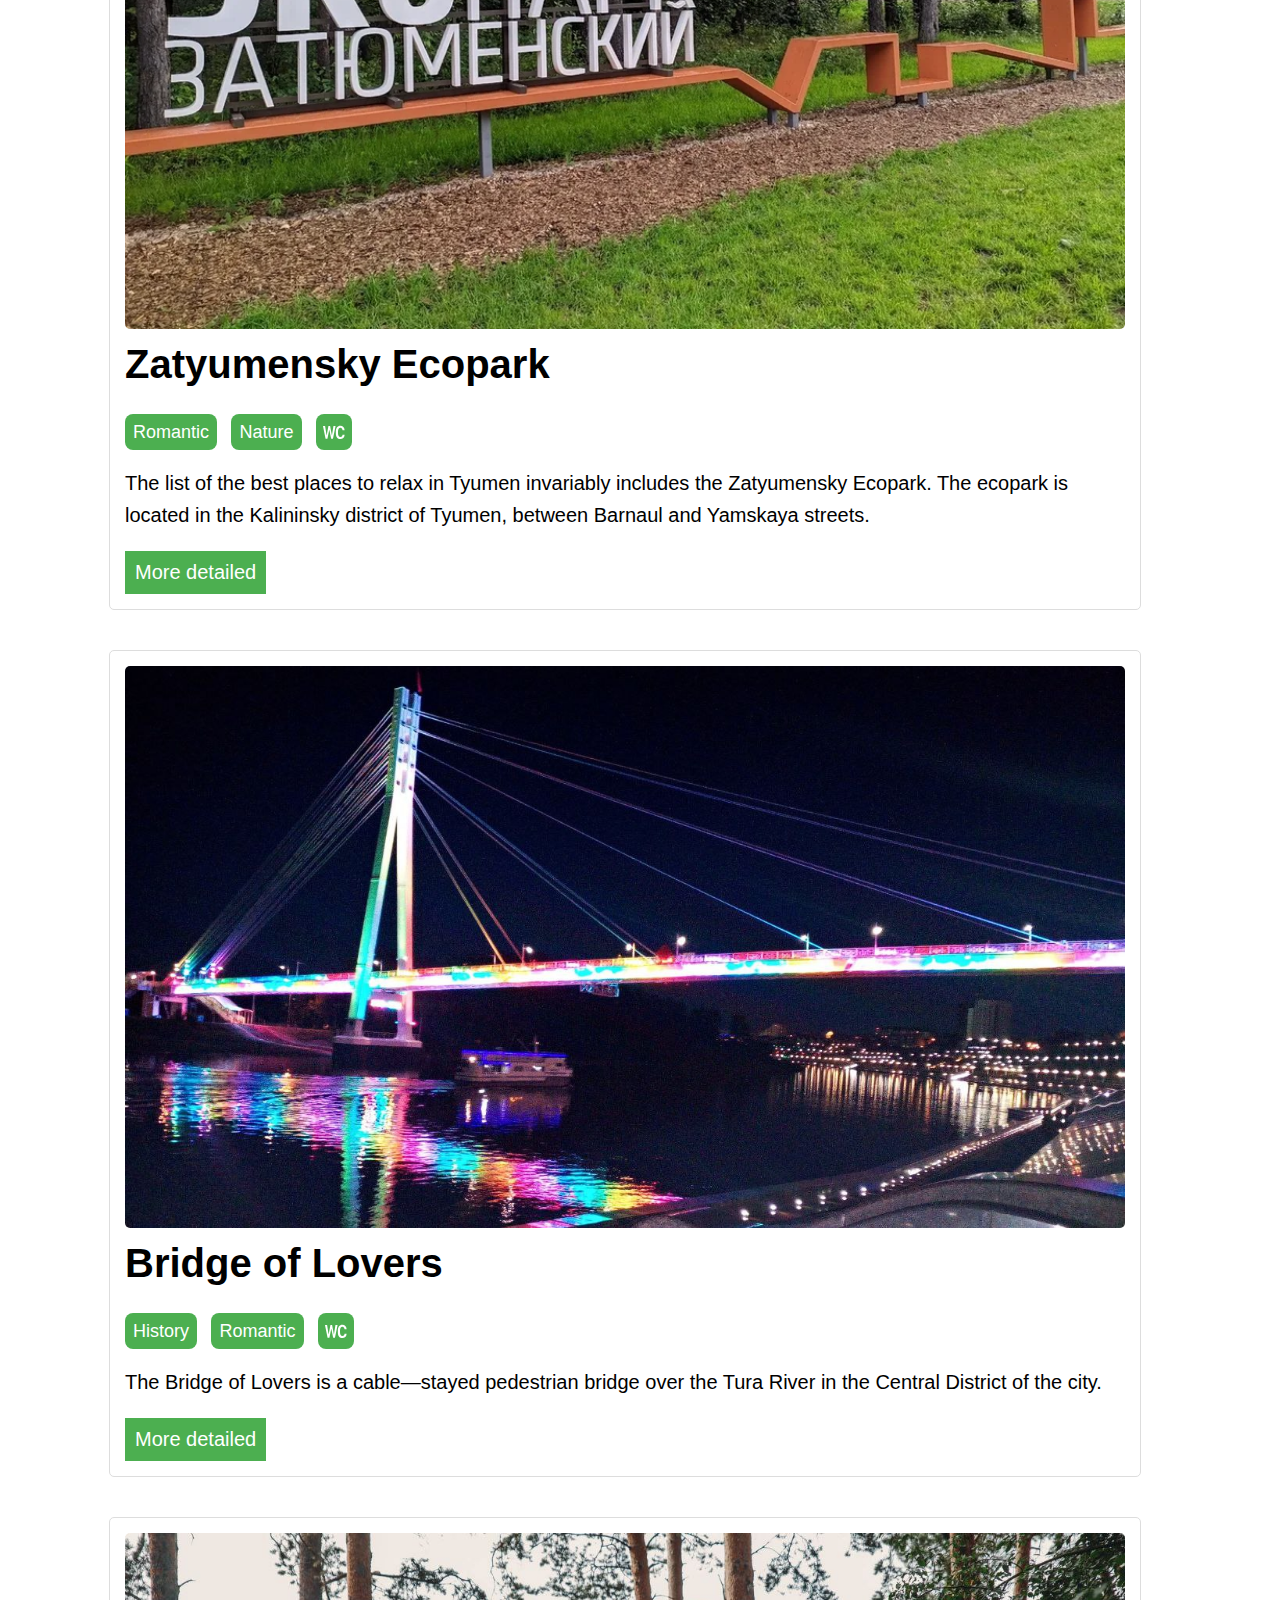
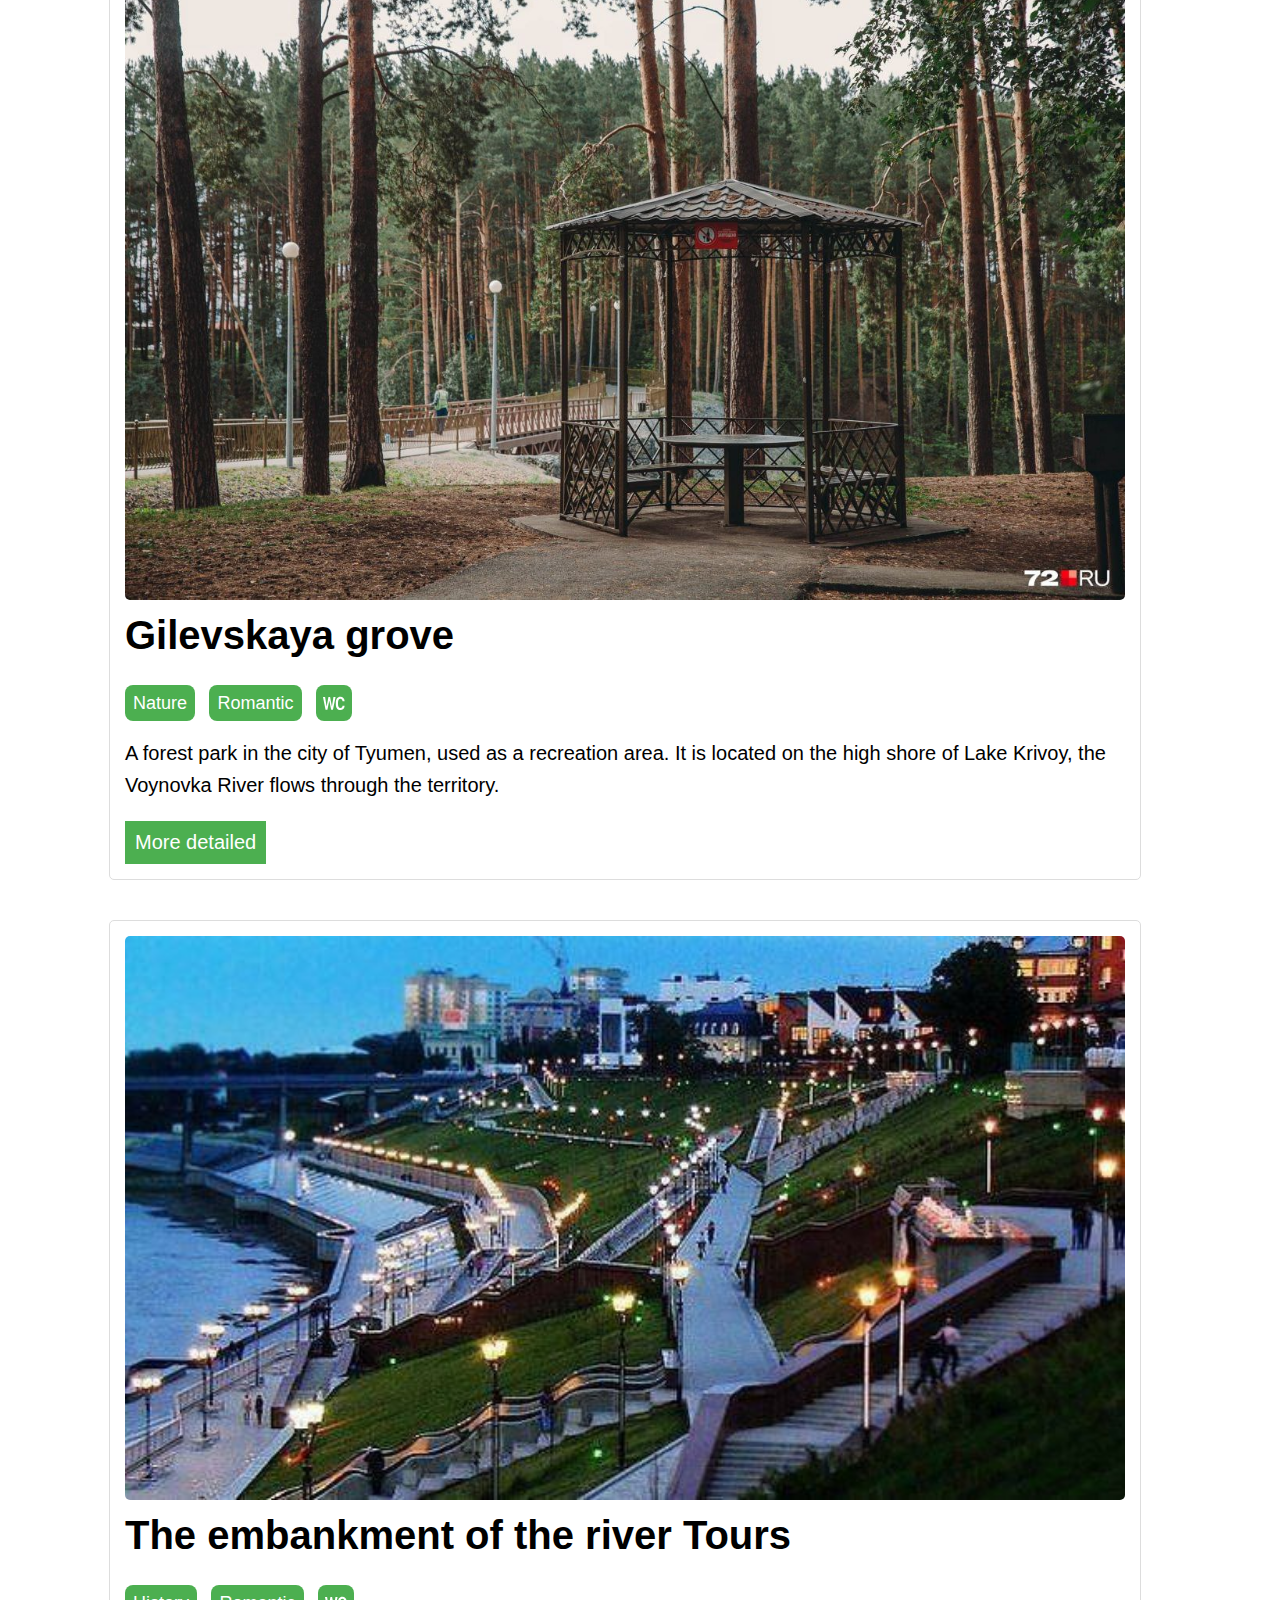
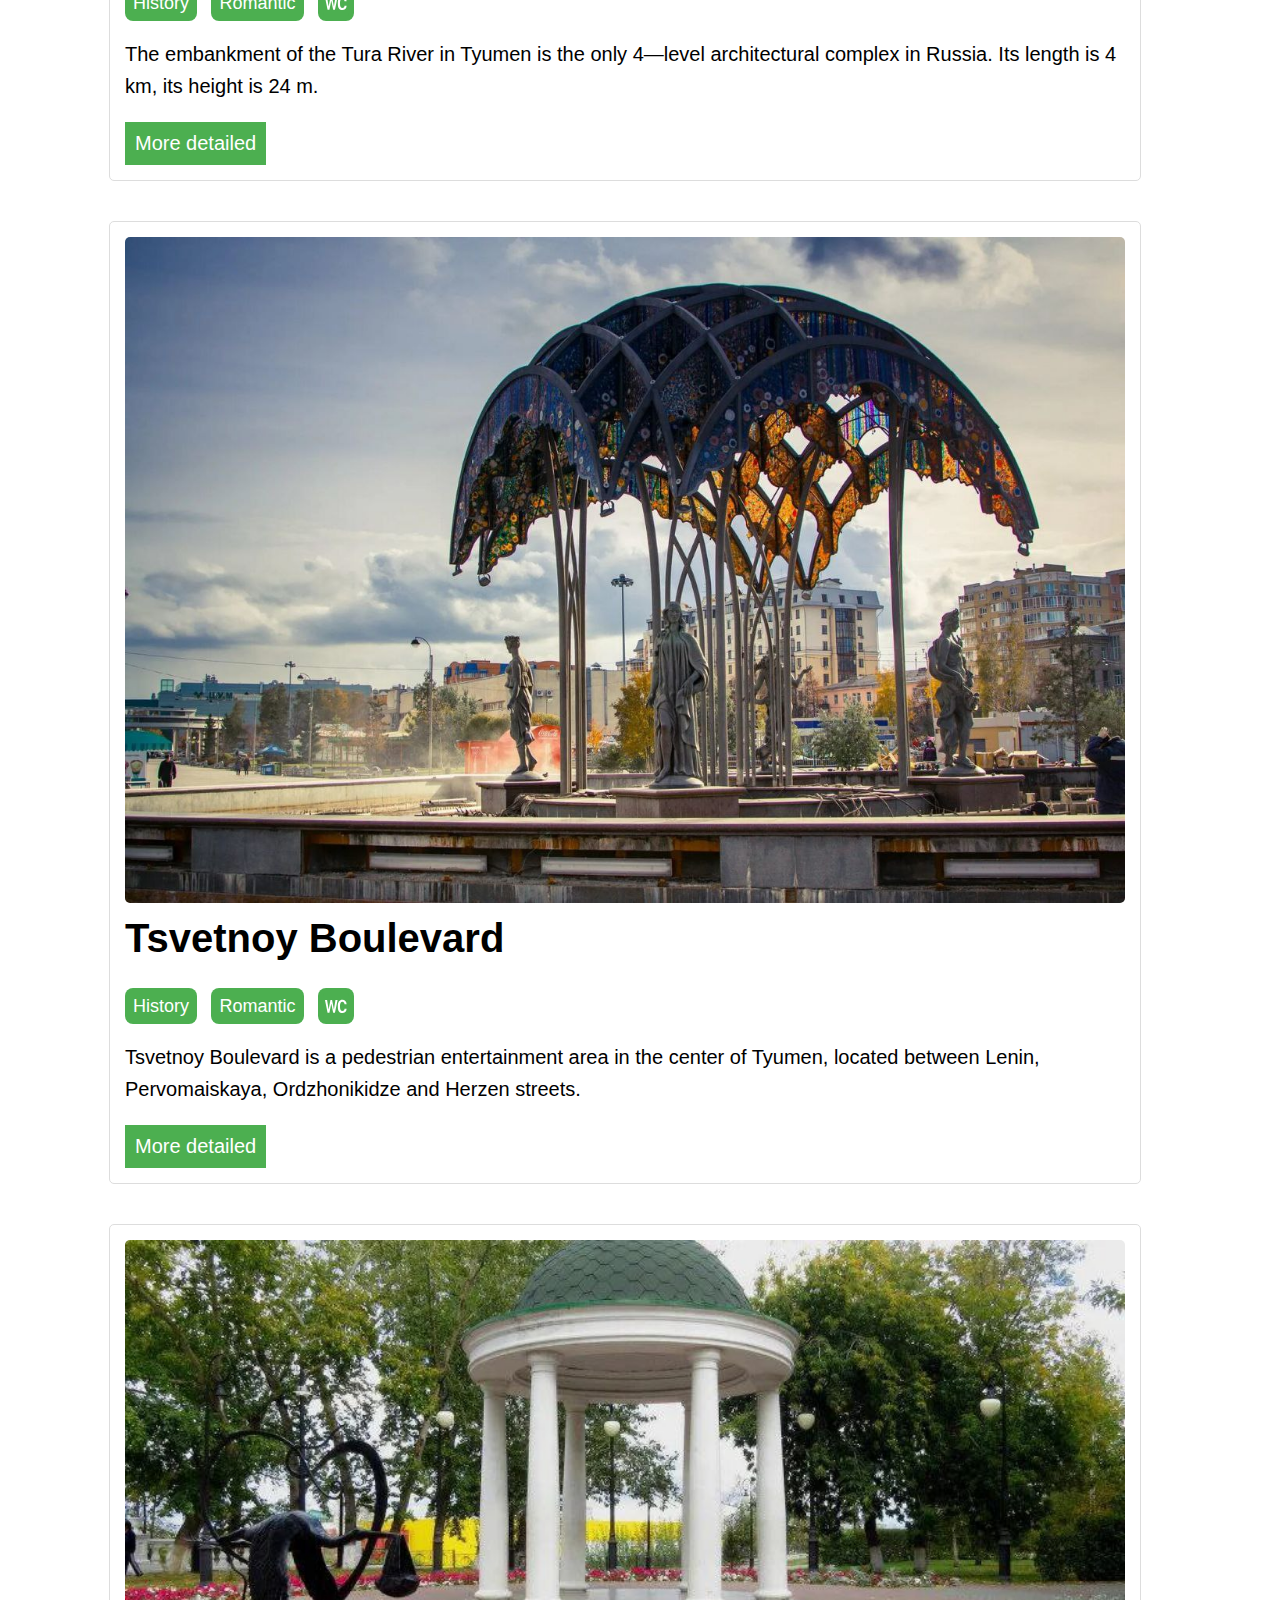
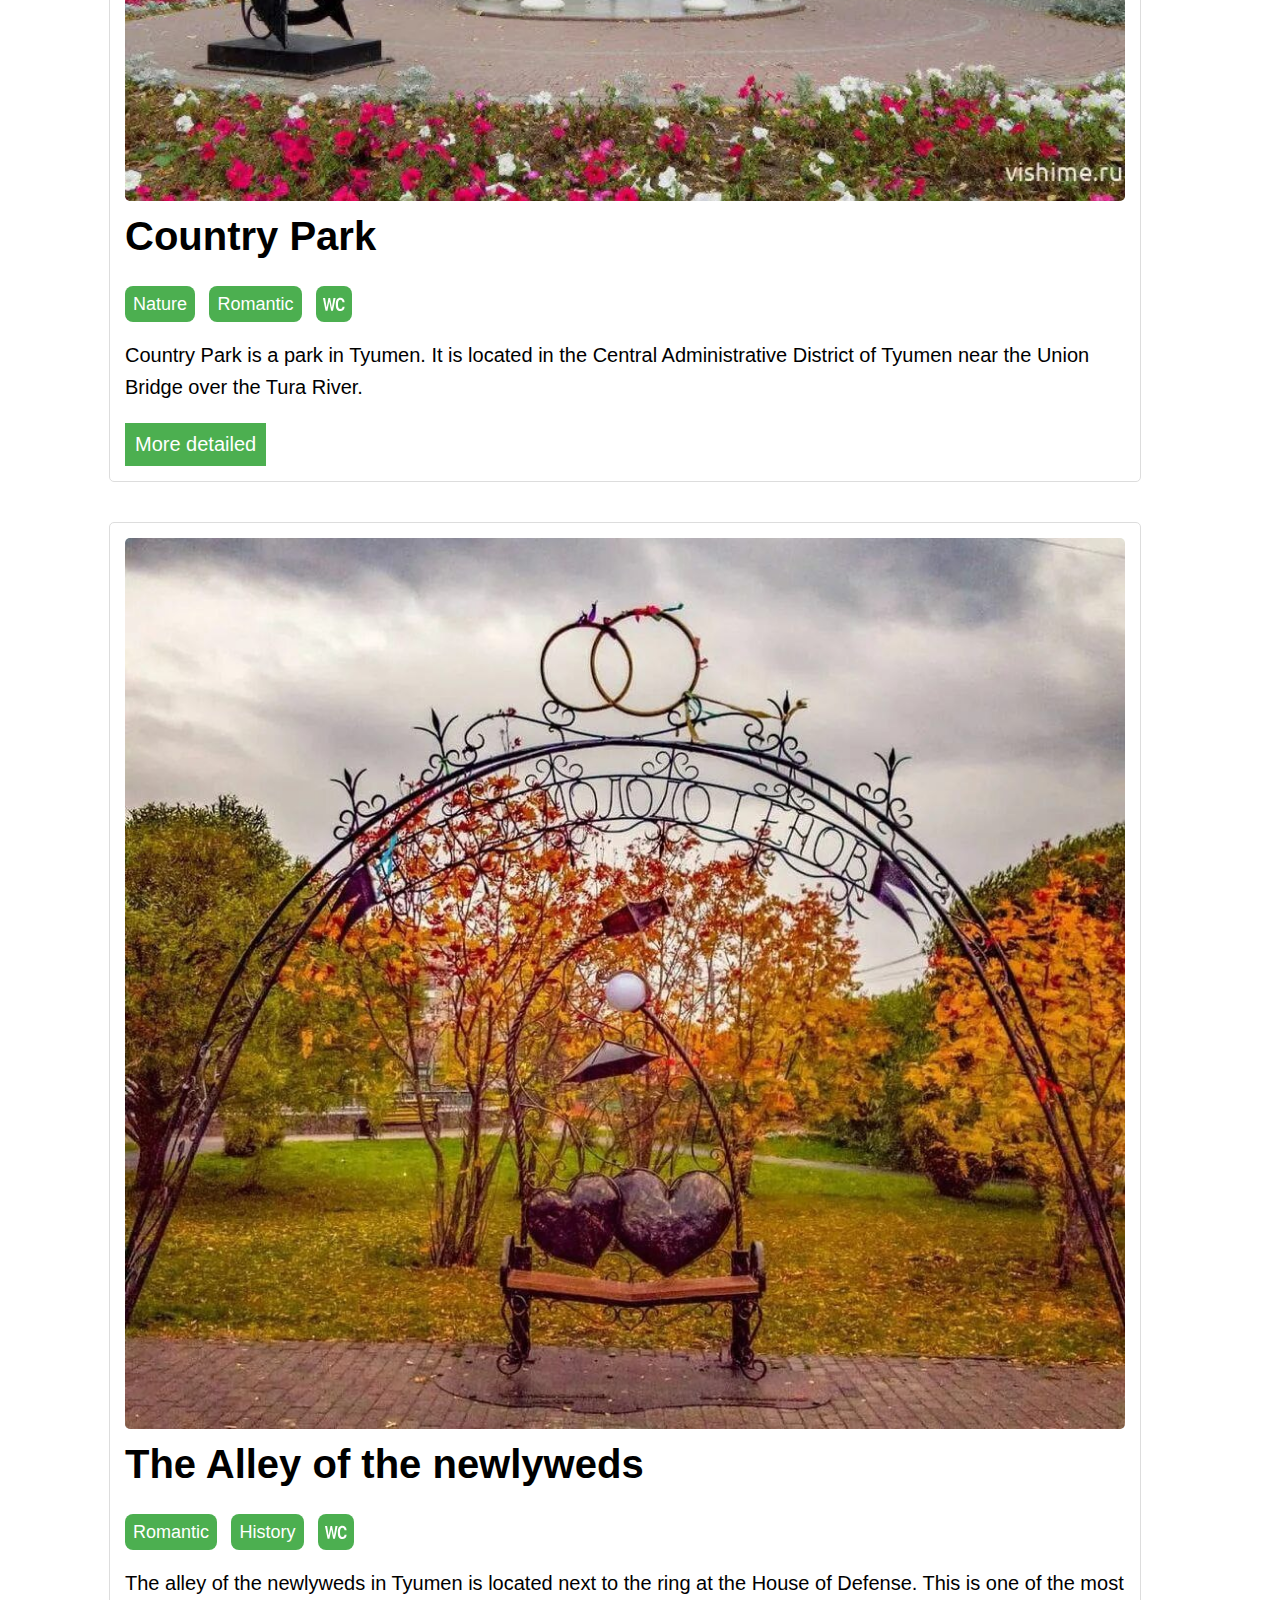
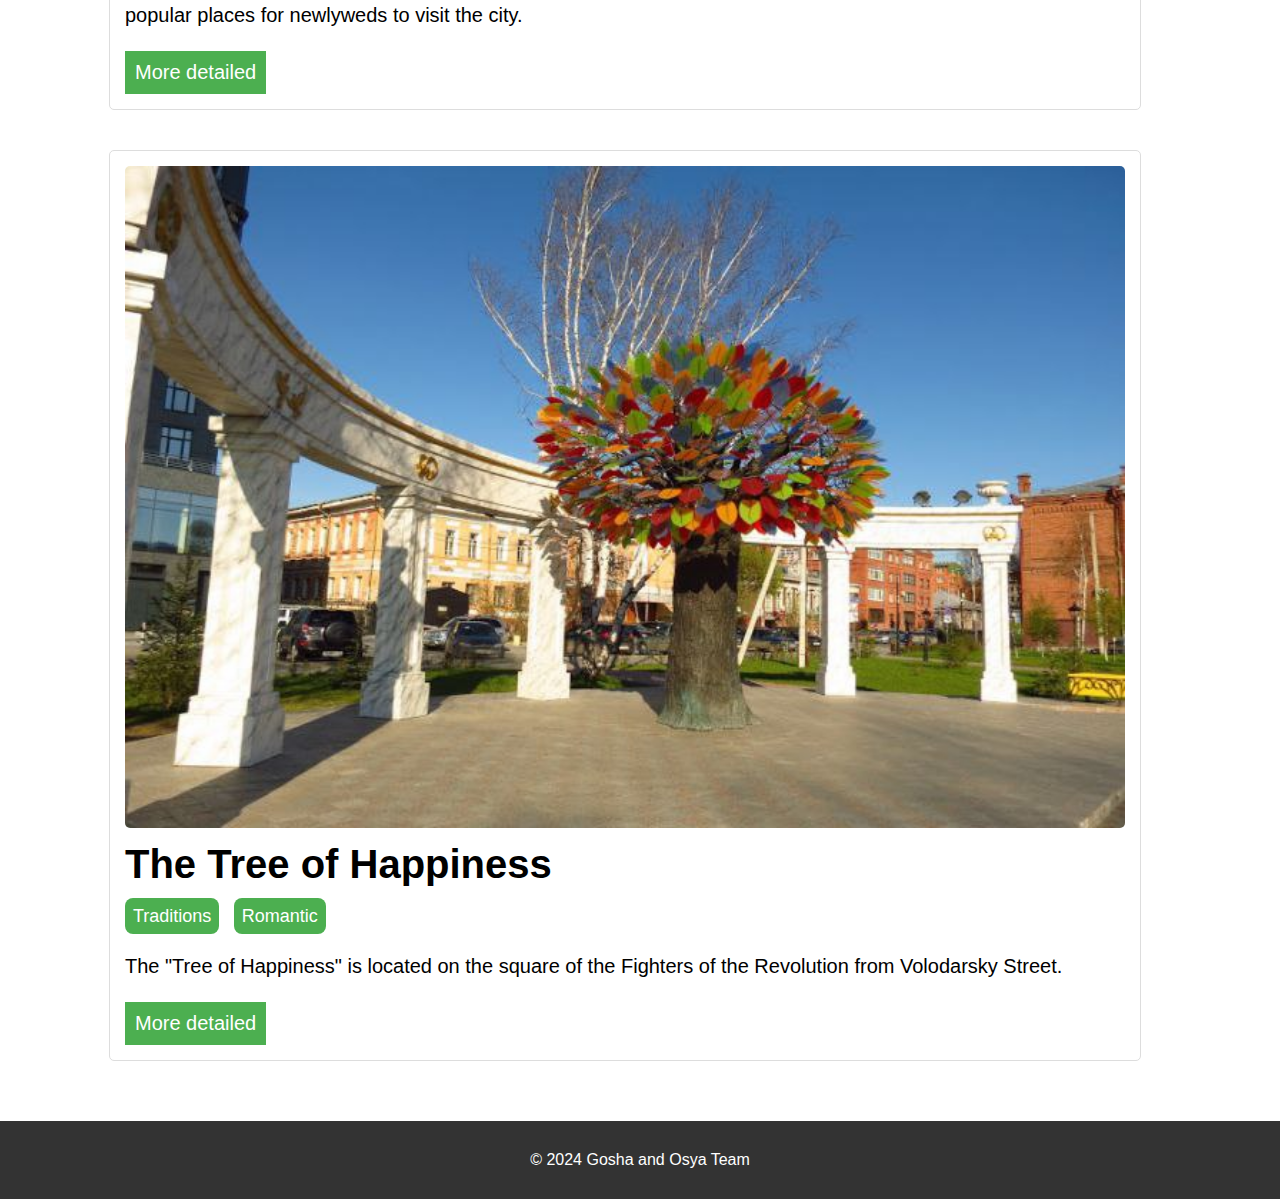
==== commit 0ee34f72: "I'll check how the new button works on my phone." ====
--- a/index.html
+++ b/index.html
@@ -34,14 +34,16 @@
             <p class="briefly">Siberian Cats Square is a landmark of Tyumen, located in the central part of the city along Pervomaiskaya Street, between Republic and Lenin Streets.</p>
             <button class="details-btn">More detailed</button>
             <div class="details">
+                <h3>More detailed</h3>
                 <p class="detailed">The history of the creation of the park is connected with the fact that there were practically no cats left in besieged Leningrad.
                     With the disappearance of the animals, a huge number of rats appeared, which blocked the movement of trams, attacked people and posed a threat to the paintings in the Hermitage.
                     With the lifting of the siege of Leningrad, a collection of cats was announced throughout the country, only they could save the city from rodents. 
                     About 5,000 animals were sent from Siberia to the northern capital. Tyumen residents brought their pets to the assembly point for two weeks.</p>
+            </div>
+            <button class="details-btn">How to get</button>
+            <div class="details">
                 <h3>How to get</h3>
-                <p class="detailed-plc">
-                    You can get to the Siberian Cats Park by buses and minibuses. The nearest bus stop is called Pervomaiskaya Street. Buses arrive here №1, 25, 27, 38, 89, 121; minibuses No. 71, 73, 83. You can also follow Lenin Street (ost. "Administration of Tyumen") — buses №6, 12, 13, 18, 20, 32, 43, 99, 141; minibuses №3, 6, 12, 26, 34, 43.
-                </p>
+                <p class="detailed">You can get to the Siberian Cats Park by buses and minibuses. The nearest bus stop is called Pervomaiskaya Street. Buses arrive here №1, 25, 27, 38, 89, 121; minibuses No. 71, 73, 83. You can also follow Lenin Street (ost. "Administration of Tyumen") — buses №6, 12, 13, 18, 20, 32, 43, 99, 141; minibuses №3, 6, 12, 26, 34, 43.</p>
             </div>
         </section>
 
--- a/style.css
+++ b/style.css
@@ -123,6 +123,7 @@
     font-size: 40px;
 }
 h3 {
+    margin-top: 0px;
     margin-bottom: 7px;
     font-size: 20px;
 }
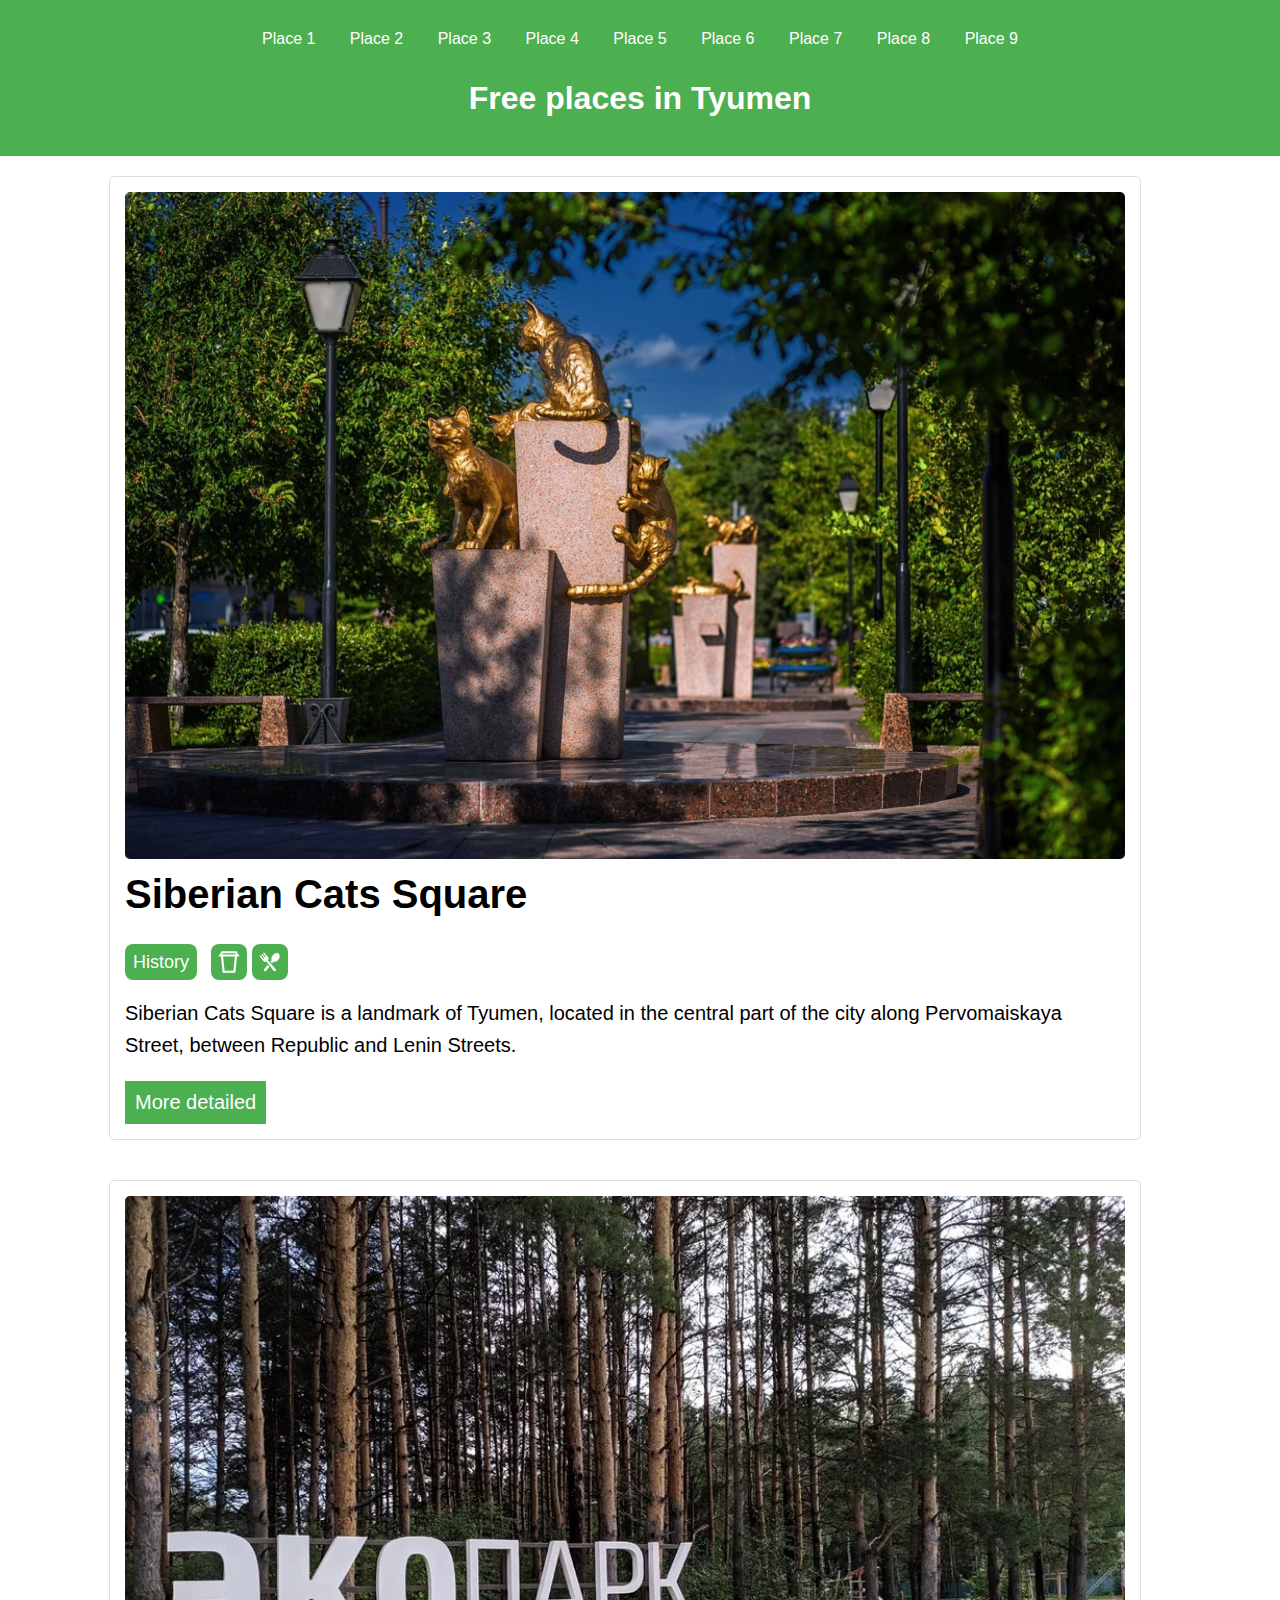
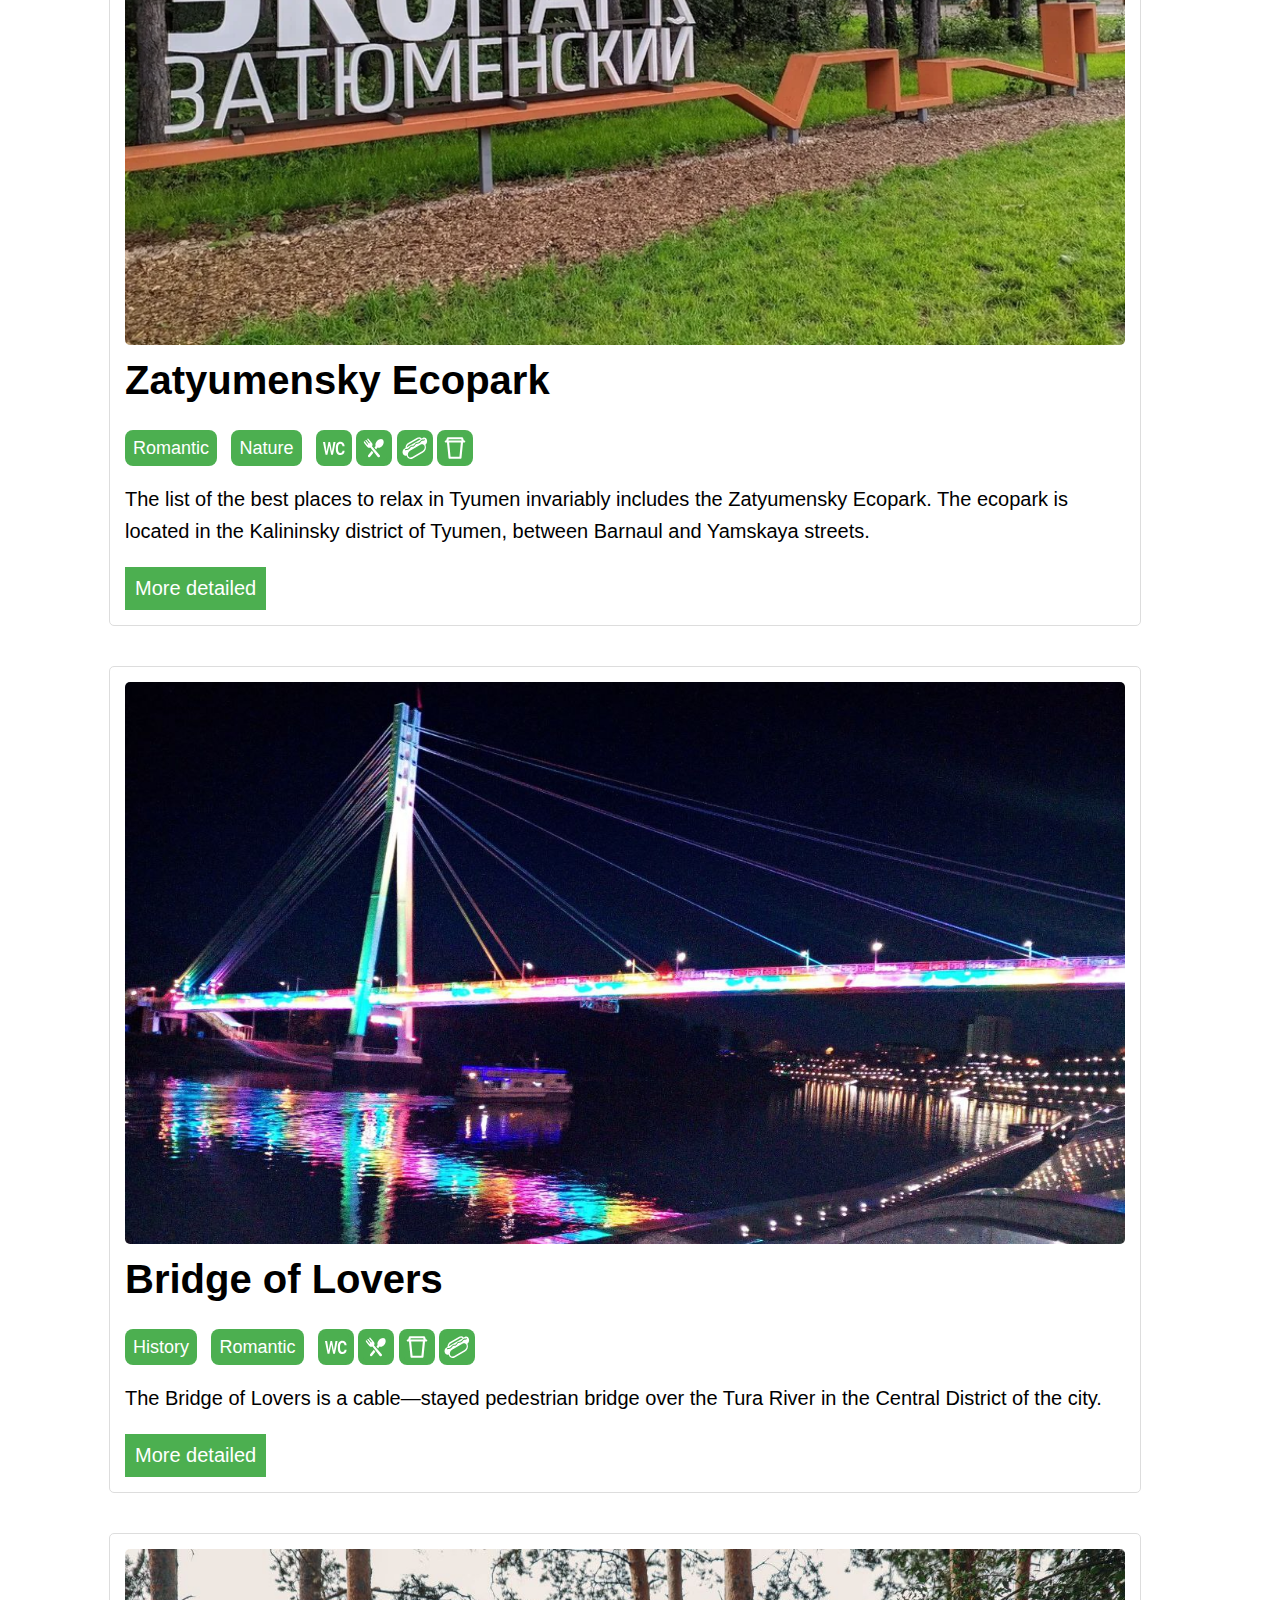
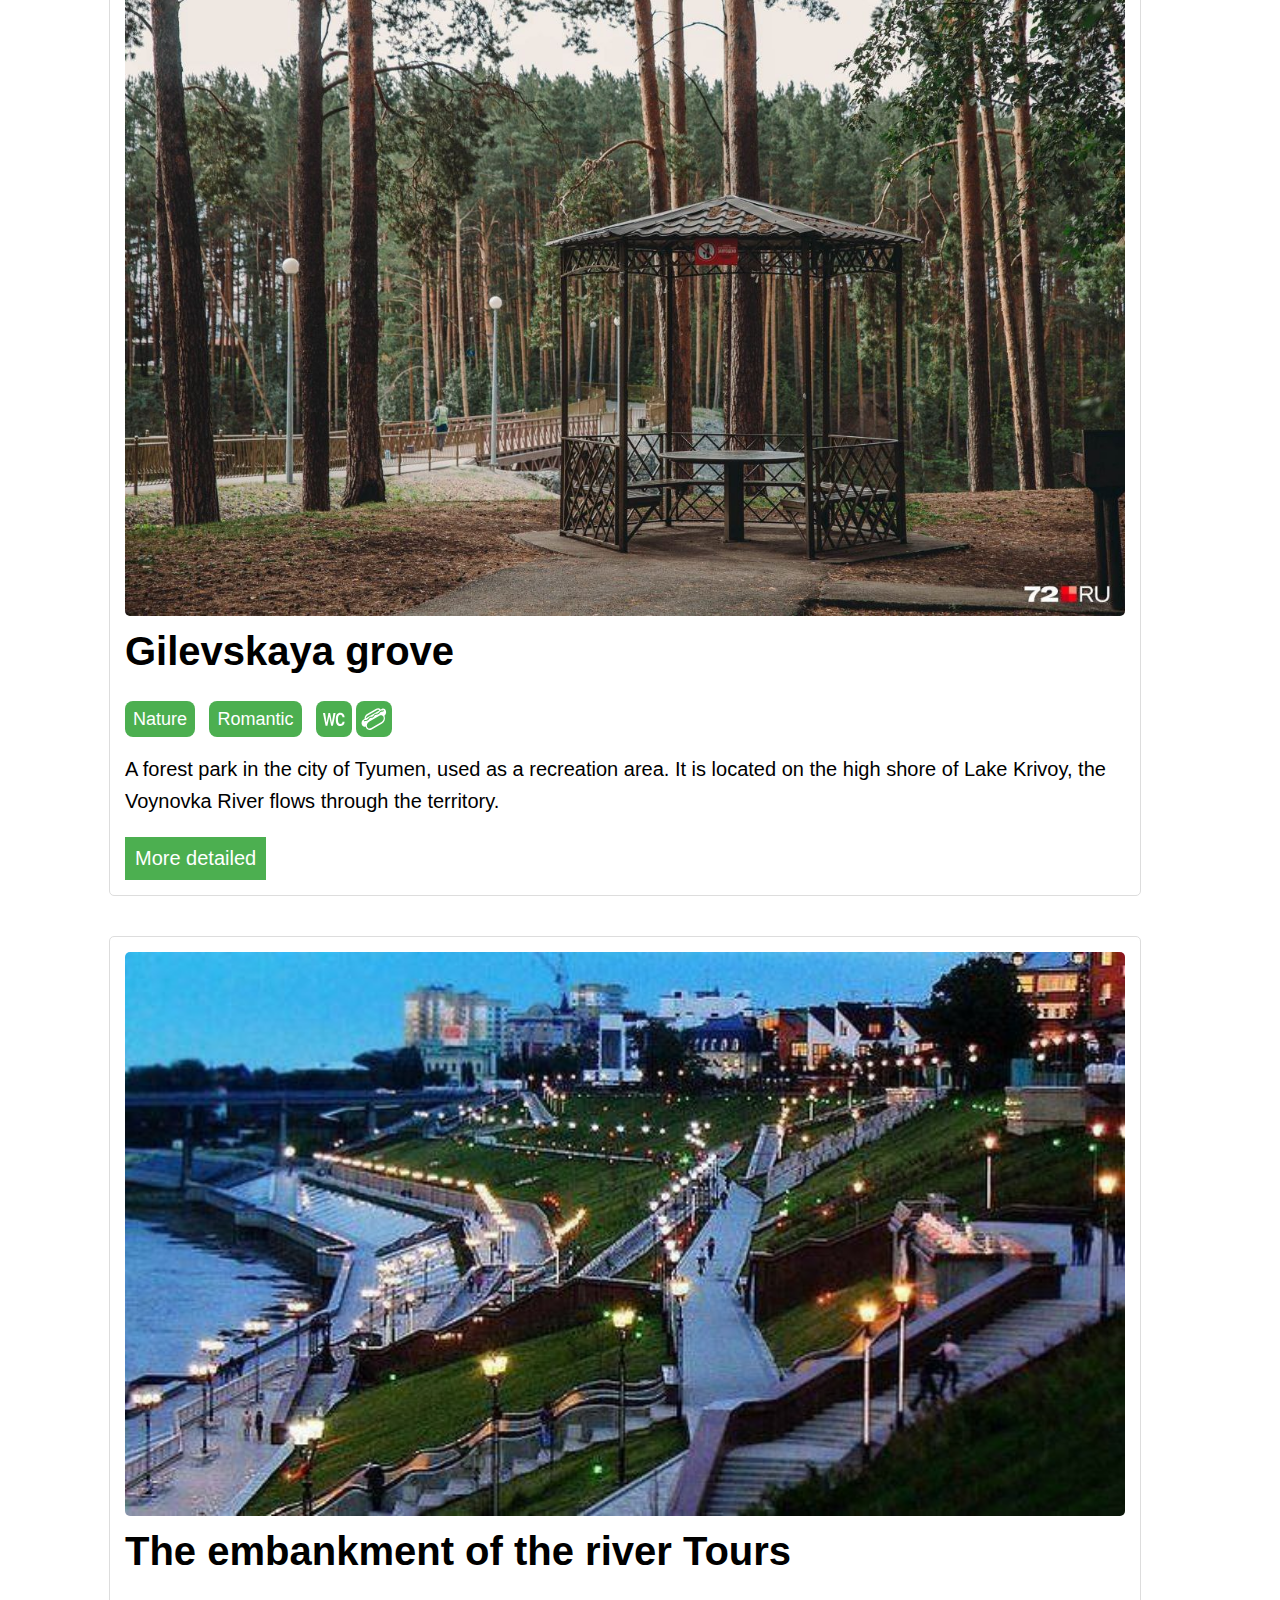
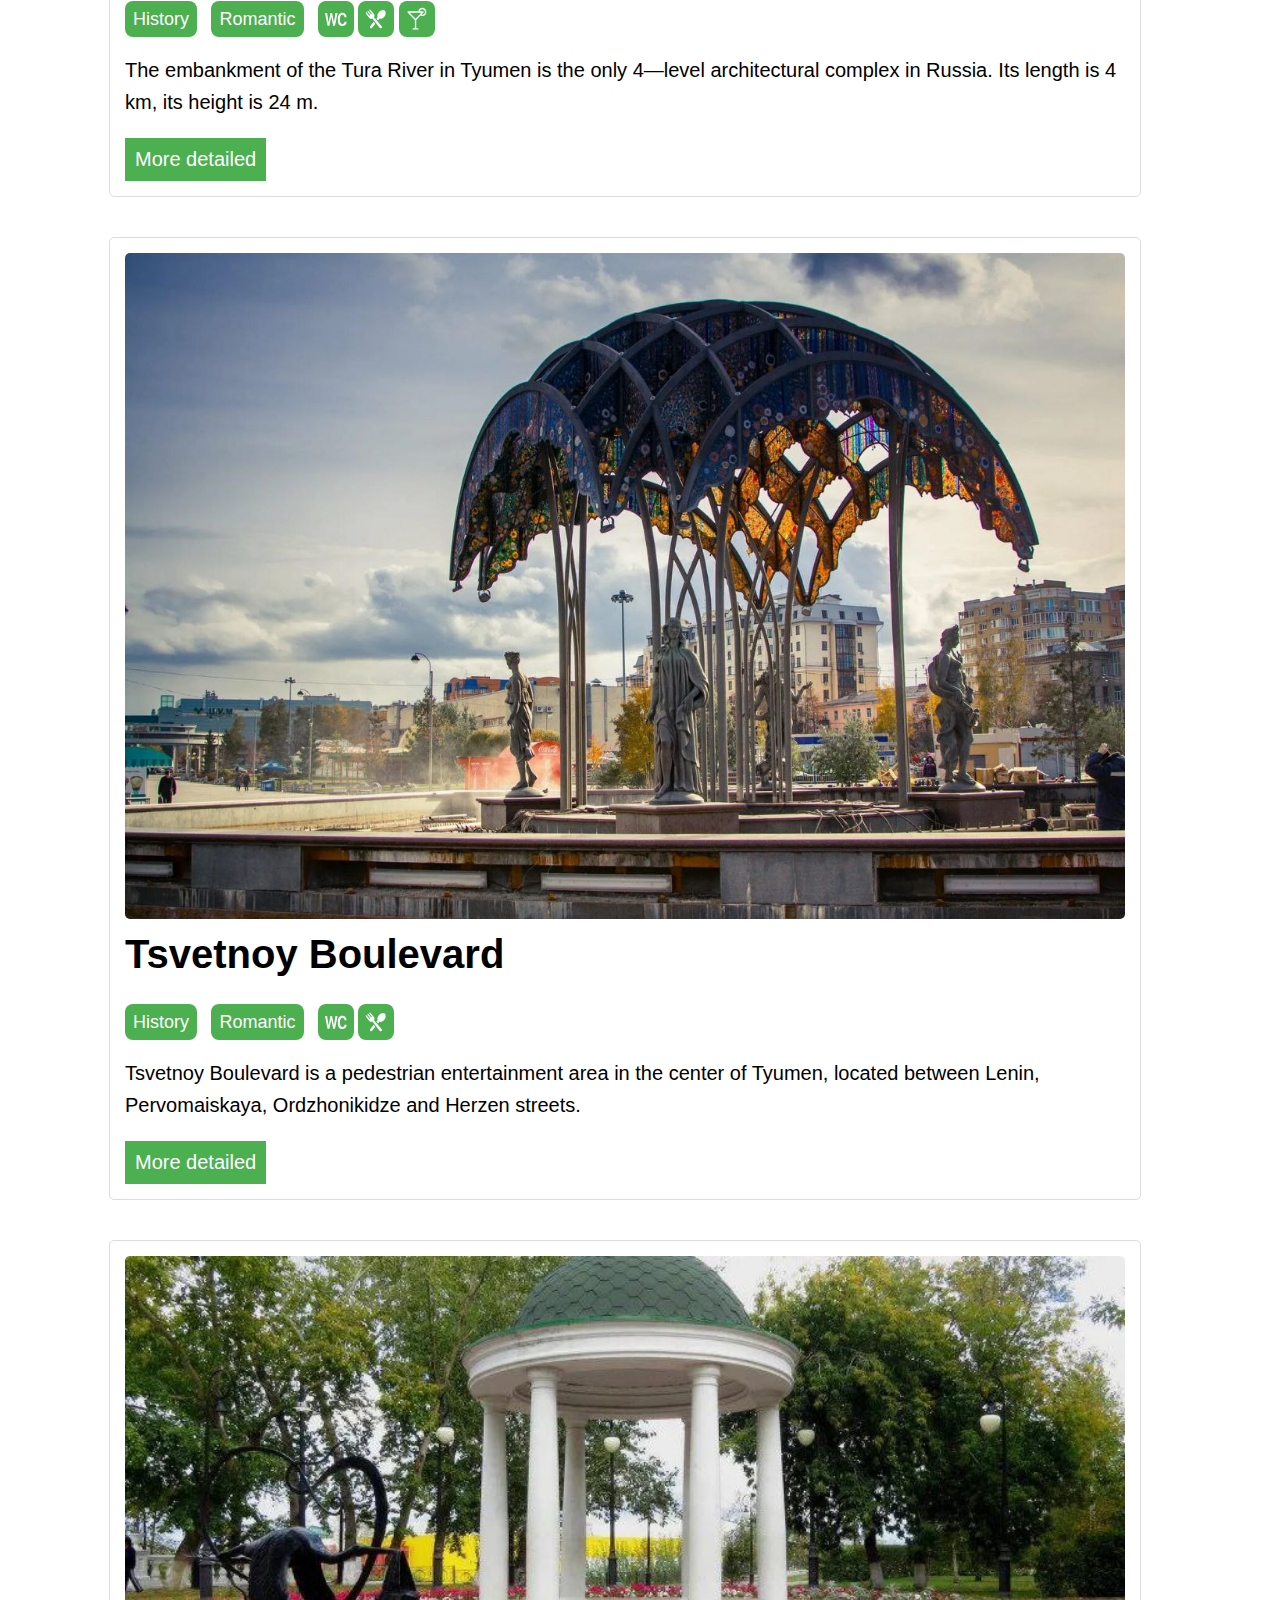
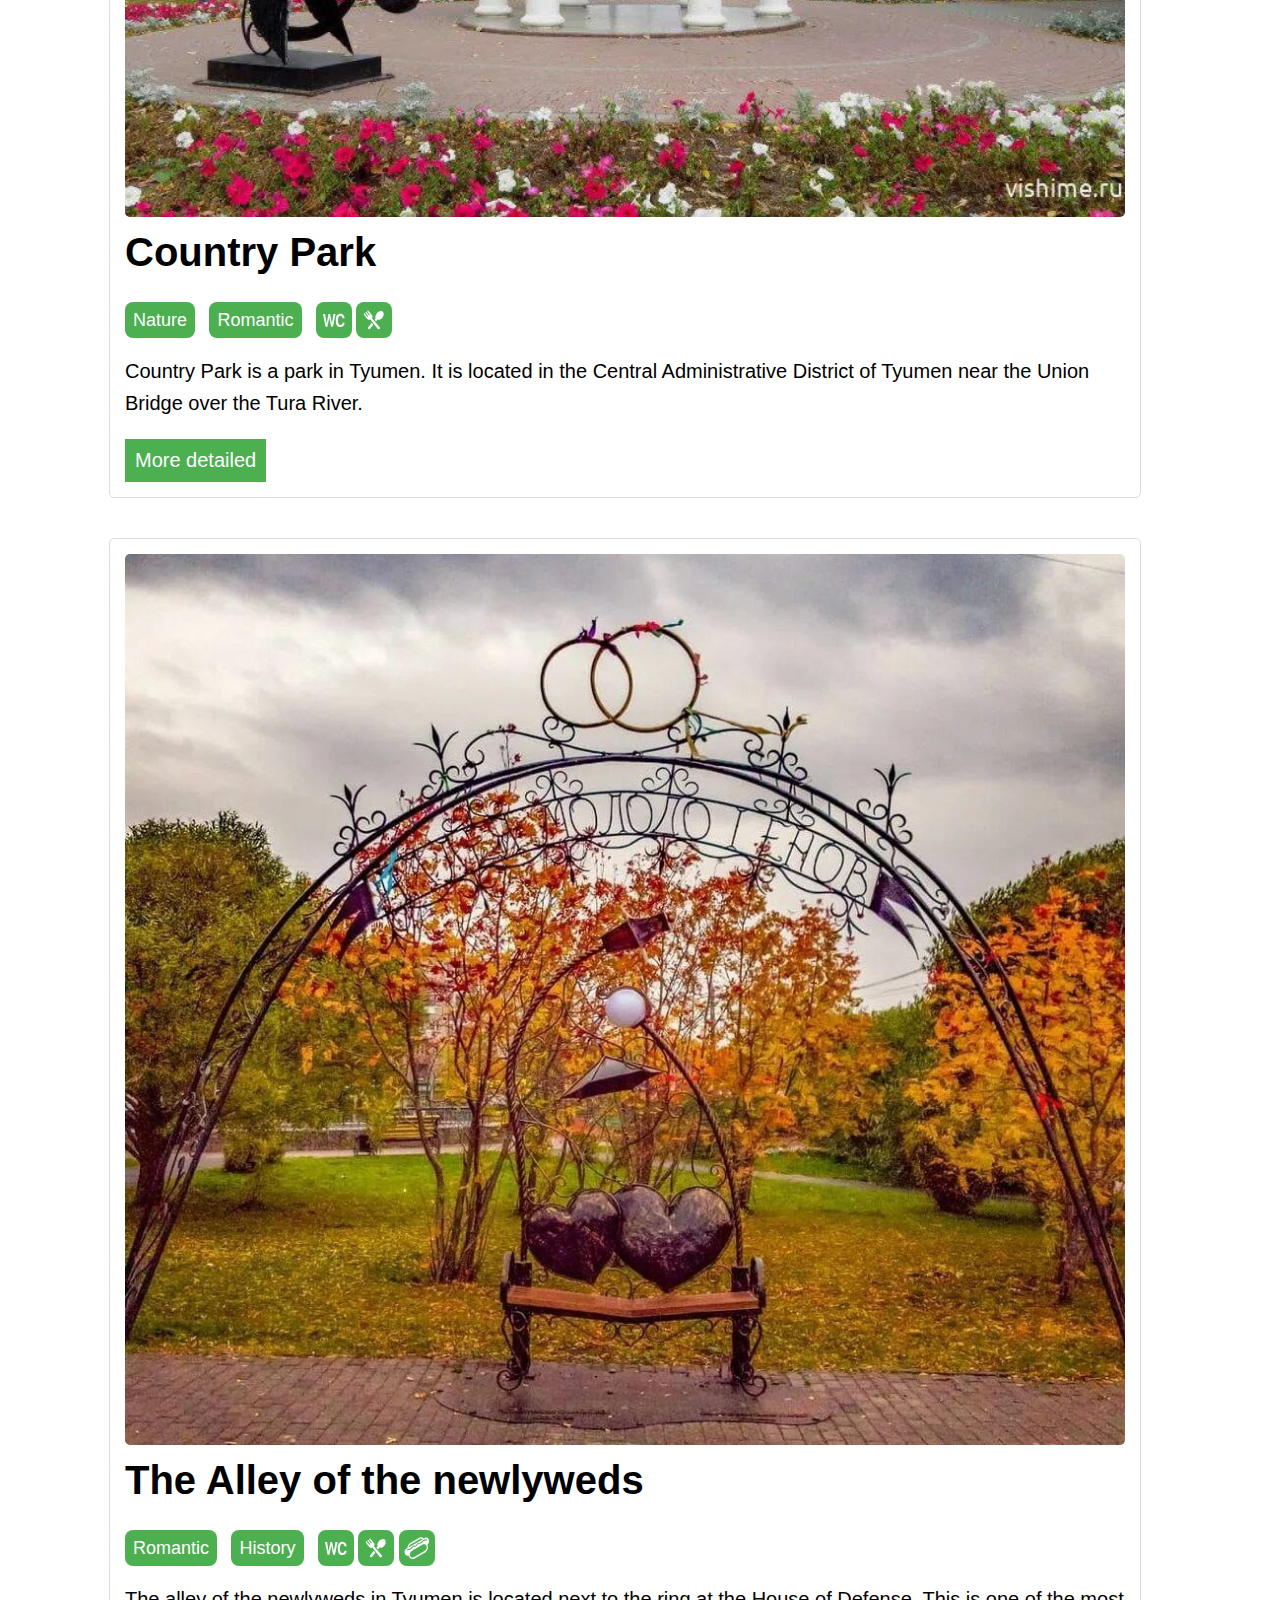
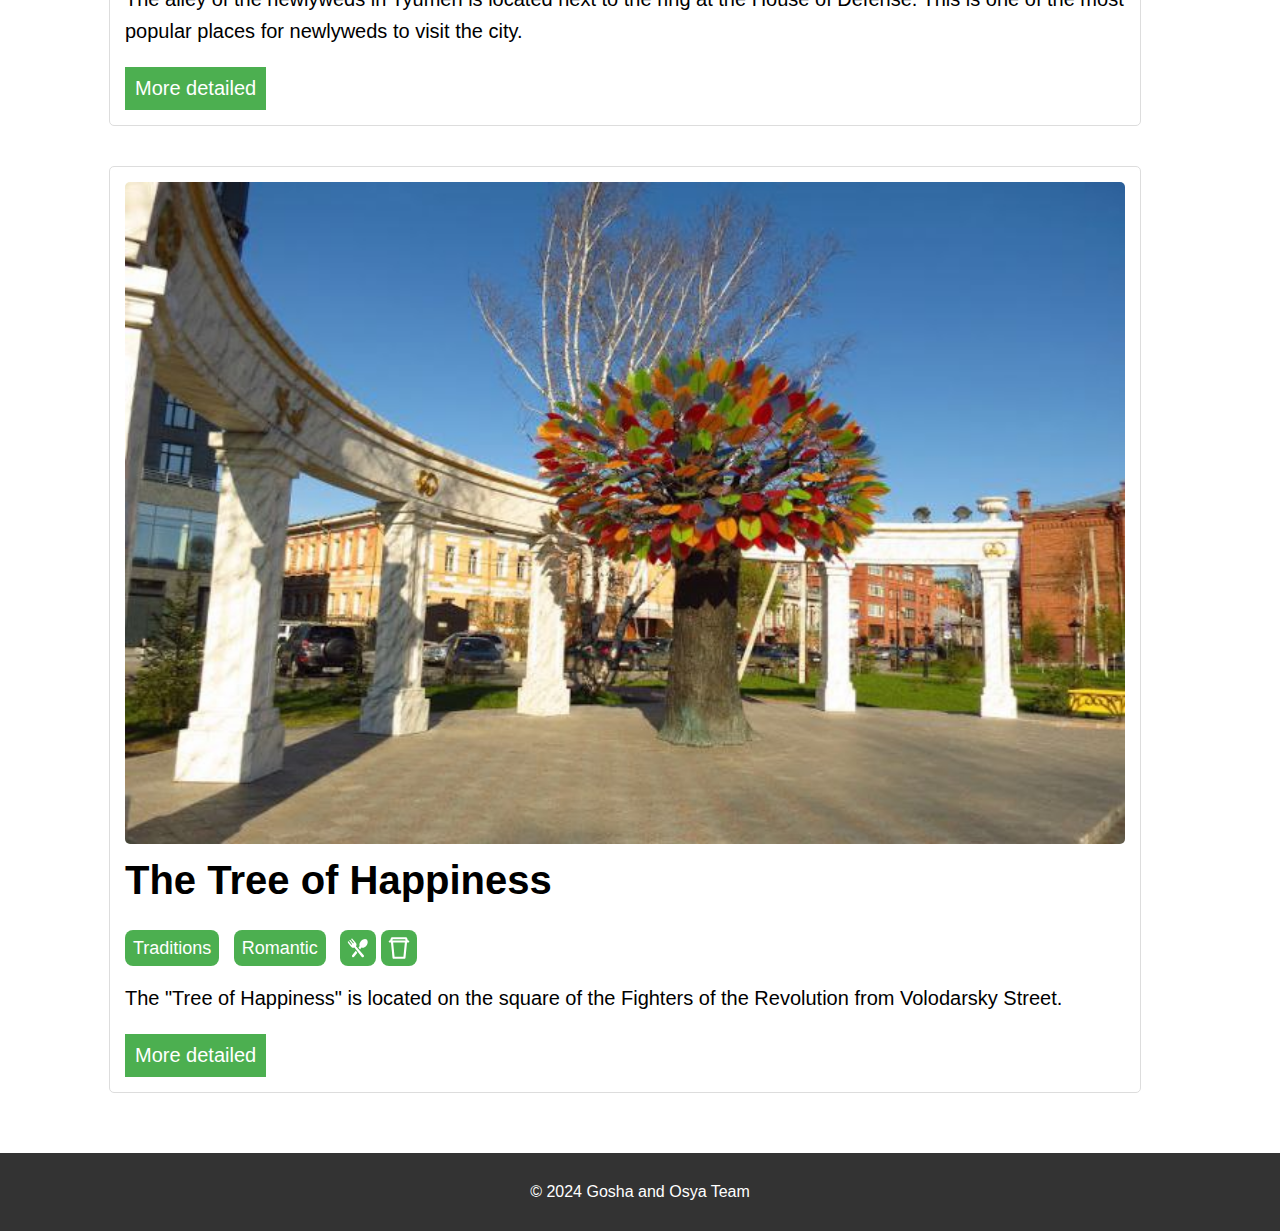
==== commit 7b102bd3: "new pictures, removed the double button" ====
--- a/index.html
+++ b/index.html
@@ -31,19 +31,19 @@
             <img src="Images/кошки.jpg" alt="Место 1">
             <h2>Siberian Cats Square</h2>
             <span class="tags">History</span>
+            <img src="Images/coffee.svg" class="toilet" alt="there's a toilet here">
+            <img src="Images/food.svg" class="toilet" alt="there's a toilet here">
             <p class="briefly">Siberian Cats Square is a landmark of Tyumen, located in the central part of the city along Pervomaiskaya Street, between Republic and Lenin Streets.</p>
             <button class="details-btn">More detailed</button>
             <div class="details">
-                <h3>More detailed</h3>
                 <p class="detailed">The history of the creation of the park is connected with the fact that there were practically no cats left in besieged Leningrad.
                     With the disappearance of the animals, a huge number of rats appeared, which blocked the movement of trams, attacked people and posed a threat to the paintings in the Hermitage.
                     With the lifting of the siege of Leningrad, a collection of cats was announced throughout the country, only they could save the city from rodents. 
                     About 5,000 animals were sent from Siberia to the northern capital. Tyumen residents brought their pets to the assembly point for two weeks.</p>
-            </div>
-            <button class="details-btn">How to get</button>
-            <div class="details">
-                <h3>How to get</h3>
-                <p class="detailed">You can get to the Siberian Cats Park by buses and minibuses. The nearest bus stop is called Pervomaiskaya Street. Buses arrive here №1, 25, 27, 38, 89, 121; minibuses No. 71, 73, 83. You can also follow Lenin Street (ost. "Administration of Tyumen") — buses №6, 12, 13, 18, 20, 32, 43, 99, 141; minibuses №3, 6, 12, 26, 34, 43.</p>
+                <h3>How to get</h3>
+                <p class="detailed-plc">
+                    You can get to the Zatyumensky Ecopark by public transport. There are several bus lines: №30, 54, 141, 146.
+                </p>
             </div>
         </section>
 
@@ -53,13 +53,16 @@
             <span class="tags">Romantic</span>
             <span class="tags">Nature</span>
             <img src="Images/untitled.svg" class="toilet" alt="there's a toilet here">
+            <img src="Images/food.svg" class="toilet" alt="there's a toilet here">
+            <img src="Images/dog.svg" class="toilet" alt="there's a toilet here">
+            <img src="Images/coffee.svg" class="toilet" alt="there's a toilet here">
             <p class="briefly">The list of the best places to relax in Tyumen invariably includes the Zatyumensky Ecopark. The ecopark is located in the Kalininsky district of Tyumen, between Barnaul and Yamskaya streets.</p>
             <button class="details-btn">More detailed</button>
             <div class="details">
                 <p class="detailed">Coniferous trees, as well as shrubs, flowers, etc., mainly grow in this specially protected natural area. Small animals such as squirrels or hares can also be found here, but they usually stay away from people. In Zatyumenskoye, nature is adjacent to a comfortable and modern infrastructure: the ecopark has bike paths, a ski base, cafes, transport rental points and several tourist routes. There are also playgrounds and various art objects, the most recognizable of which are wooden sculptures of a bear, a hare and a wild boar.</p>
                 <h3>How to get</h3>
                 <p class="detailed-plc">
-                    You can get to the Zatyumensky Ecopark by public transport. The park is located in the square of Barnaul, Battery, Yamskaya and Institutskaya streets. There are several stops from which you can get to the ecopark: Stop "Ecopark Zatyumensky" on Barnaul street. The routes stop here №30, 54, 141, 146. Baku Commissars bus stop — flights 24, 33, 54. Sibneftegazmash Plant bus stop — buses №11, 30, 33, 78, 141, 146, 149.
+                    You can get to the Zatyumensky Ecopark by public transport. There are several bus lines: №30, 54, 141, 146.
                 </p>
             </div>
         </section>
@@ -70,6 +73,9 @@
             <span class="tags">History</span>
             <span class="tags">Romantic</span>
             <img src="Images/untitled.svg" class="toilet" alt="there's a toilet here">
+            <img src="Images/food.svg" class="toilet" alt="there's a toilet here">
+            <img src="Images/coffee.svg" class="toilet" alt="there's a toilet here">
+            <img src="Images/dog.svg" class="toilet" alt="there's a toilet here">
             <p class="briefly">The Bridge of Lovers is a cable—stayed pedestrian bridge over the Tura River in the Central District of the city.</p>
             <button class="details-btn">More detailed</button>
             <div class="details">
@@ -89,6 +95,7 @@
             <span class="tags">Nature</span>
             <span class="tags">Romantic</span>
             <img src="Images/untitled.svg" class="toilet" alt="there's a toilet here">
+            <img src="Images/dog.svg" class="toilet" alt="there's a toilet here">
             <p class="briefly">A forest park in the city of Tyumen, used as a recreation area. It is located on the high shore of Lake Krivoy, the Voynovka River flows through the territory.</p>
             <button class="details-btn">More detailed</button>
             <div class="details">
@@ -107,6 +114,8 @@
             <span class="tags">History</span>
             <span class="tags">Romantic</span>
             <img src="Images/untitled.svg" class="toilet" alt="there's a toilet here">
+            <img src="Images/food.svg" class="toilet" alt="there's a toilet here">
+            <img src="Images/bar.svg" class="toilet" alt="there's a toilet here">
             <p class="briefly">The embankment of the Tura River in Tyumen is the only 4—level architectural complex in Russia. Its length is 4 km, its height is 24 m.</p>
             <button class="details-btn">More detailed</button>
             <div class="details">
@@ -125,6 +134,7 @@
             <span class="tags">History</span>
             <span class="tags">Romantic</span>
             <img src="Images/untitled.svg" class="toilet" alt="there's a toilet here">
+            <img src="Images/food.svg" class="toilet" alt="there's a toilet here">
             <p class="briefly">Tsvetnoy Boulevard is a pedestrian entertainment area in the center of Tyumen, located between Lenin, Pervomaiskaya, Ordzhonikidze and Herzen streets.</p>
             <button class="details-btn">More detailed</button>
             <div class="details">
@@ -142,6 +152,7 @@
             <span class="tags">Nature</span>
             <span class="tags">Romantic</span>
             <img src="Images/untitled.svg" class="toilet" alt="there's a toilet here">
+            <img src="Images/food.svg" class="toilet" alt="there's a toilet here">
             <p class="briefly">Country Park is a park in Tyumen. It is located in the Central Administrative District of Tyumen near the Union Bridge over the Tura River.</p>
             <button class="details-btn">More detailed</button>
             <div class="details">
@@ -159,6 +170,8 @@
             <span class="tags">Romantic</span>
             <span class="tags">History</span>
             <img src="Images/untitled.svg" class="toilet" alt="there's a toilet here">
+            <img src="Images/food.svg" class="toilet" alt="there's a toilet here">
+            <img src="Images/dog.svg" class="toilet" alt="there's a toilet here">
             <p class="briefly">The alley of the newlyweds in Tyumen is located next to the ring at the House of Defense. This is one of the most popular places for newlyweds to visit the city.</p>
             <button class="details-btn">More detailed</button>
             <div class="details">
@@ -175,6 +188,8 @@
             <h2>The Tree of Happiness</h2>
             <span class="tags">Traditions</span>
             <span class="tags">Romantic</span>
+            <img src="Images/food.svg" class="toilet" alt="there's a toilet here">
+            <img src="Images/coffee.svg" class="toilet" alt="there's a toilet here">
             <p class="briefly">The "Tree of Happiness" is located on the square of the Fighters of the Revolution from Volodarsky Street.</p>
             <button class="details-btn">More detailed</button>
             <div class="details">
--- a/style.css
+++ b/style.css
@@ -56,6 +56,7 @@
 .details {
     display: none;
     margin-top: 10px;
+    margin-bottom: 10px;
     background: #f9f9f9;
     padding: 10px;
     border-radius: 5px;
@@ -123,8 +124,8 @@
     font-size: 40px;
 }
 h3 {
-    margin-top: 0px;
-    margin-bottom: 7px;
+    margin-bottom: 0px;
+    margin-top: 7px;
     font-size: 20px;
 }
 
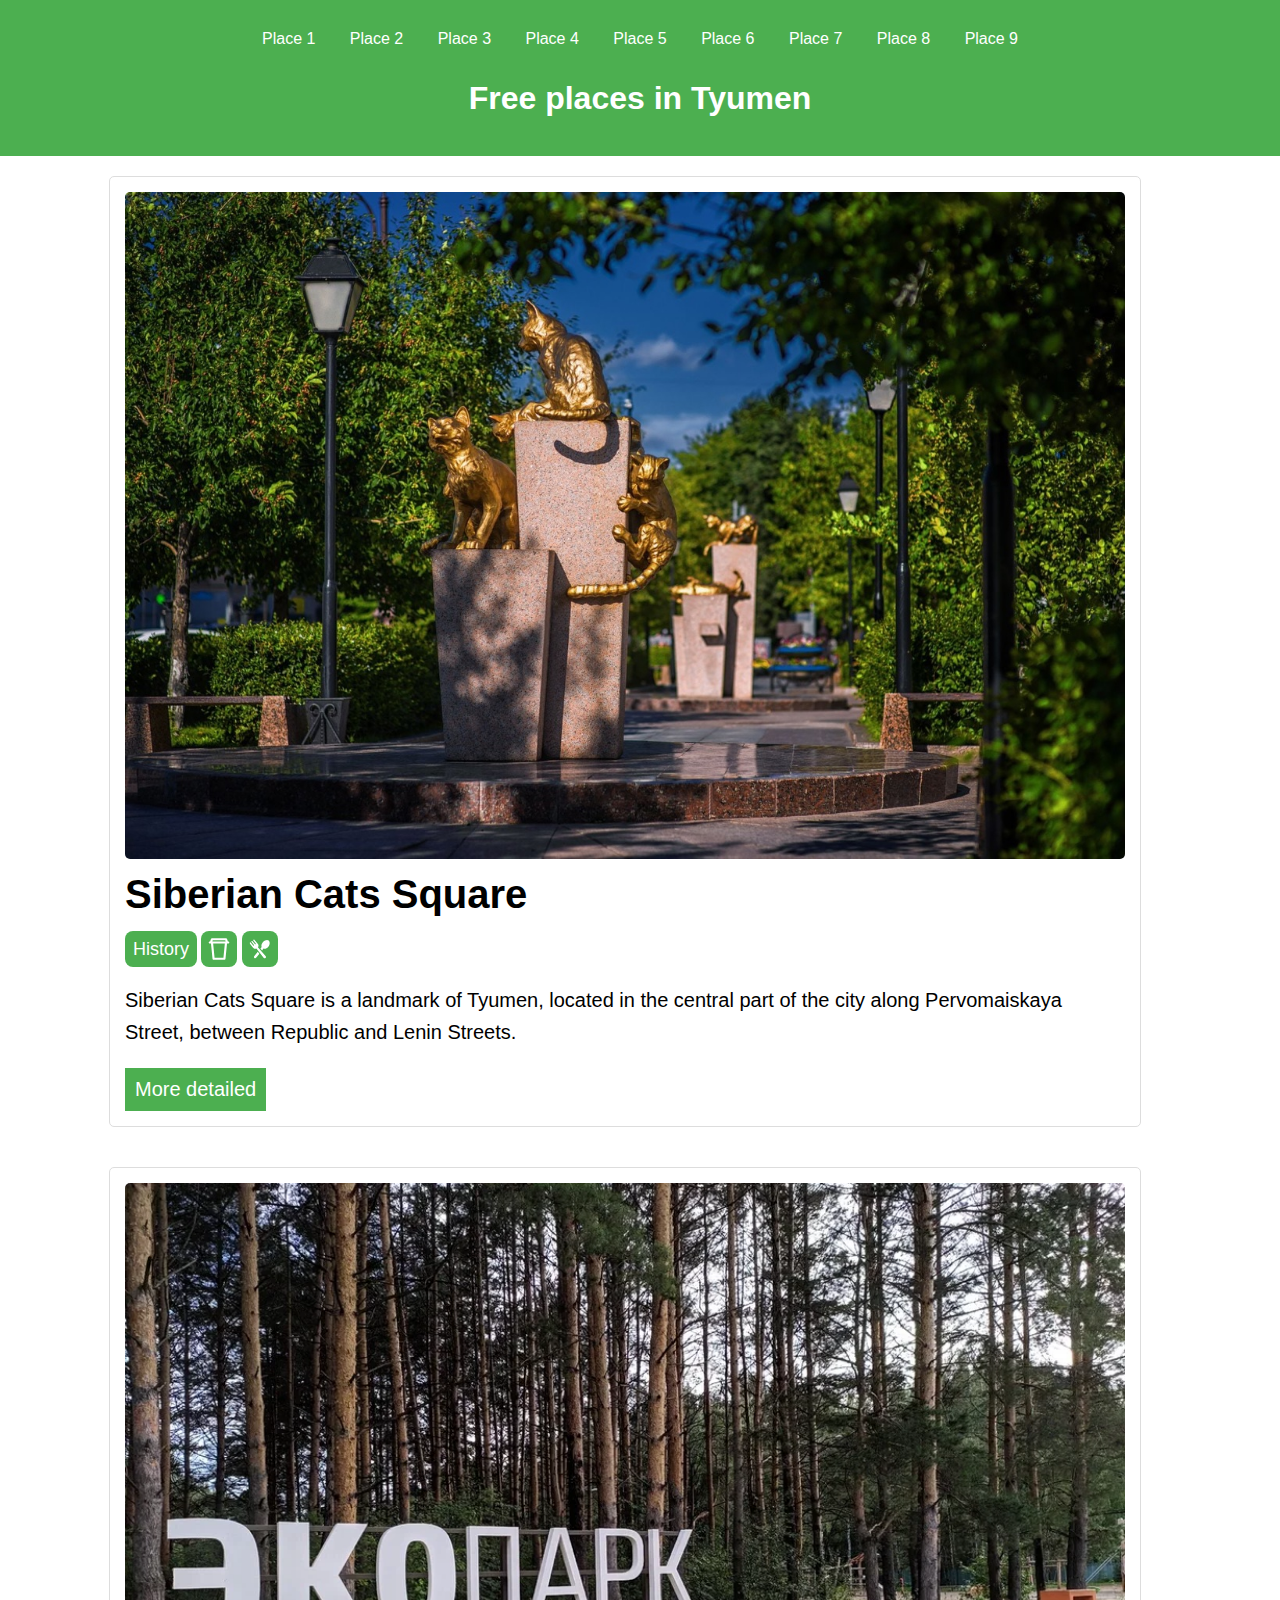
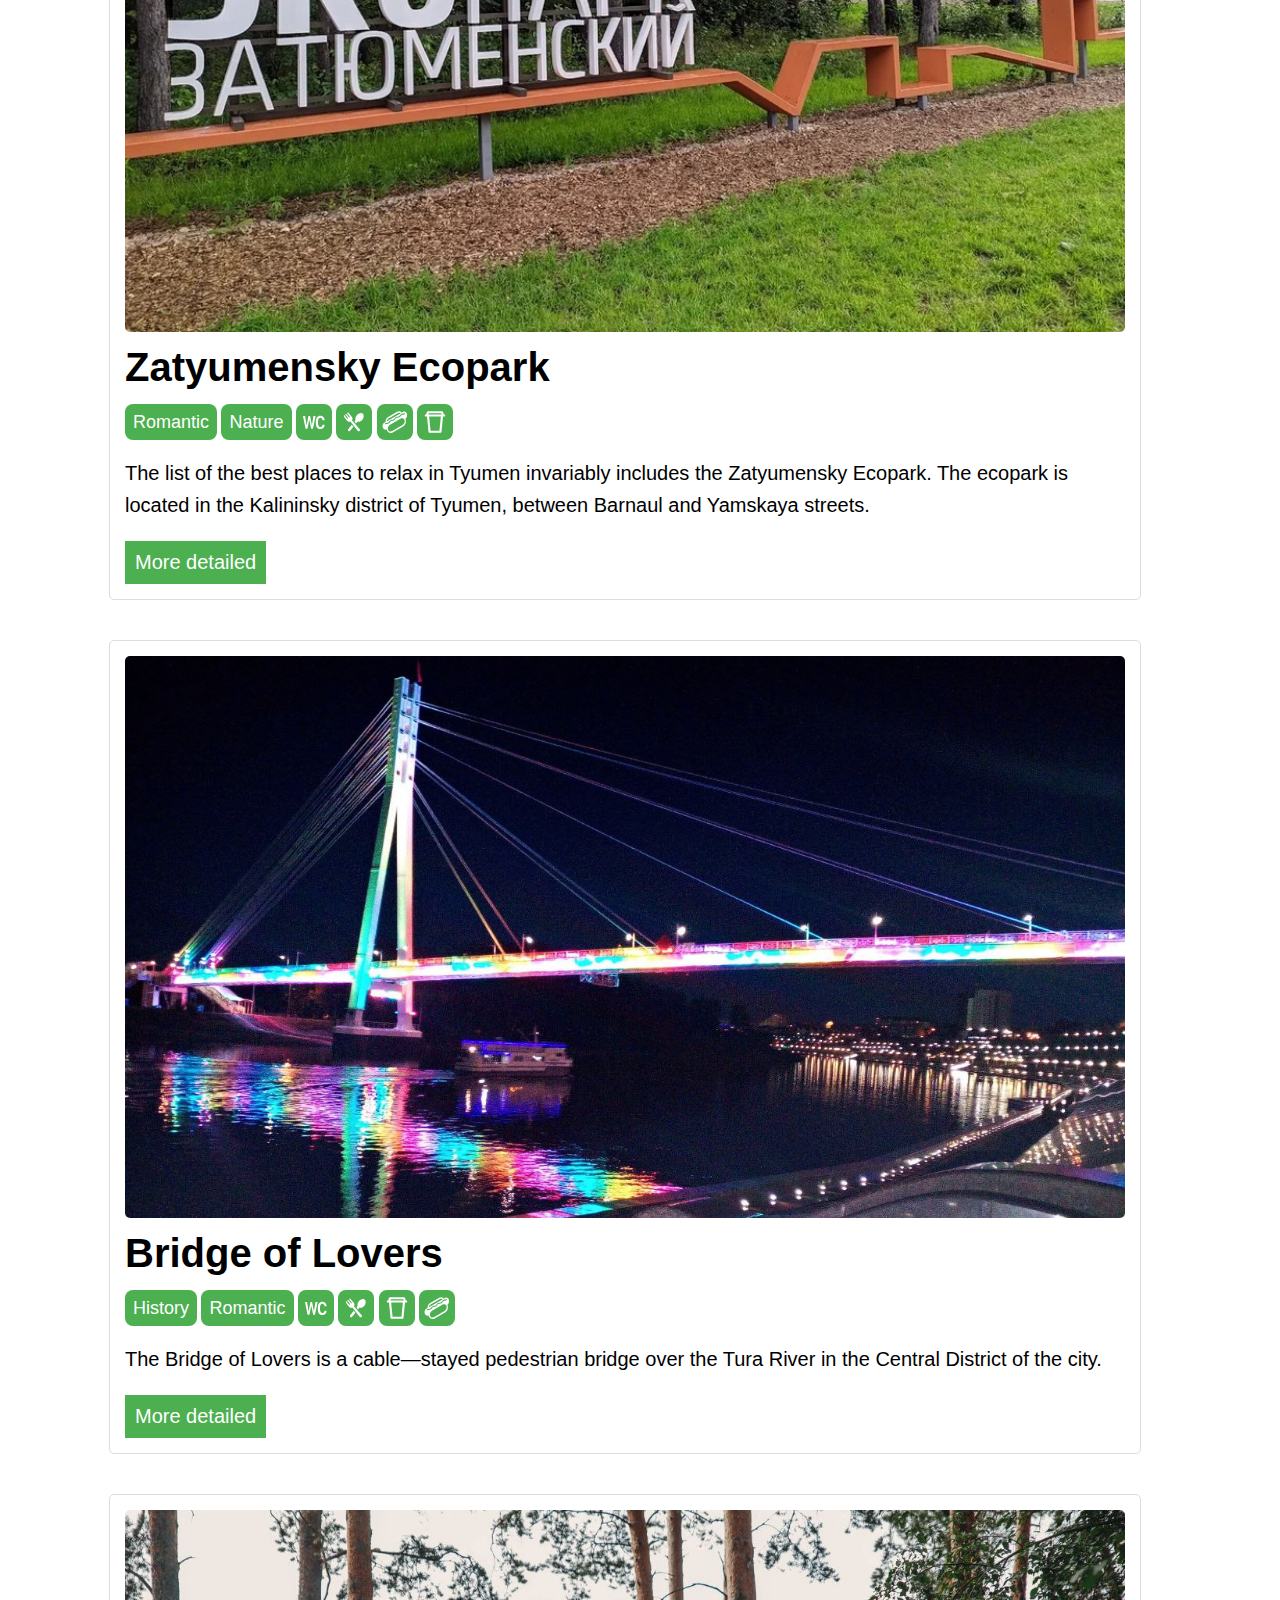
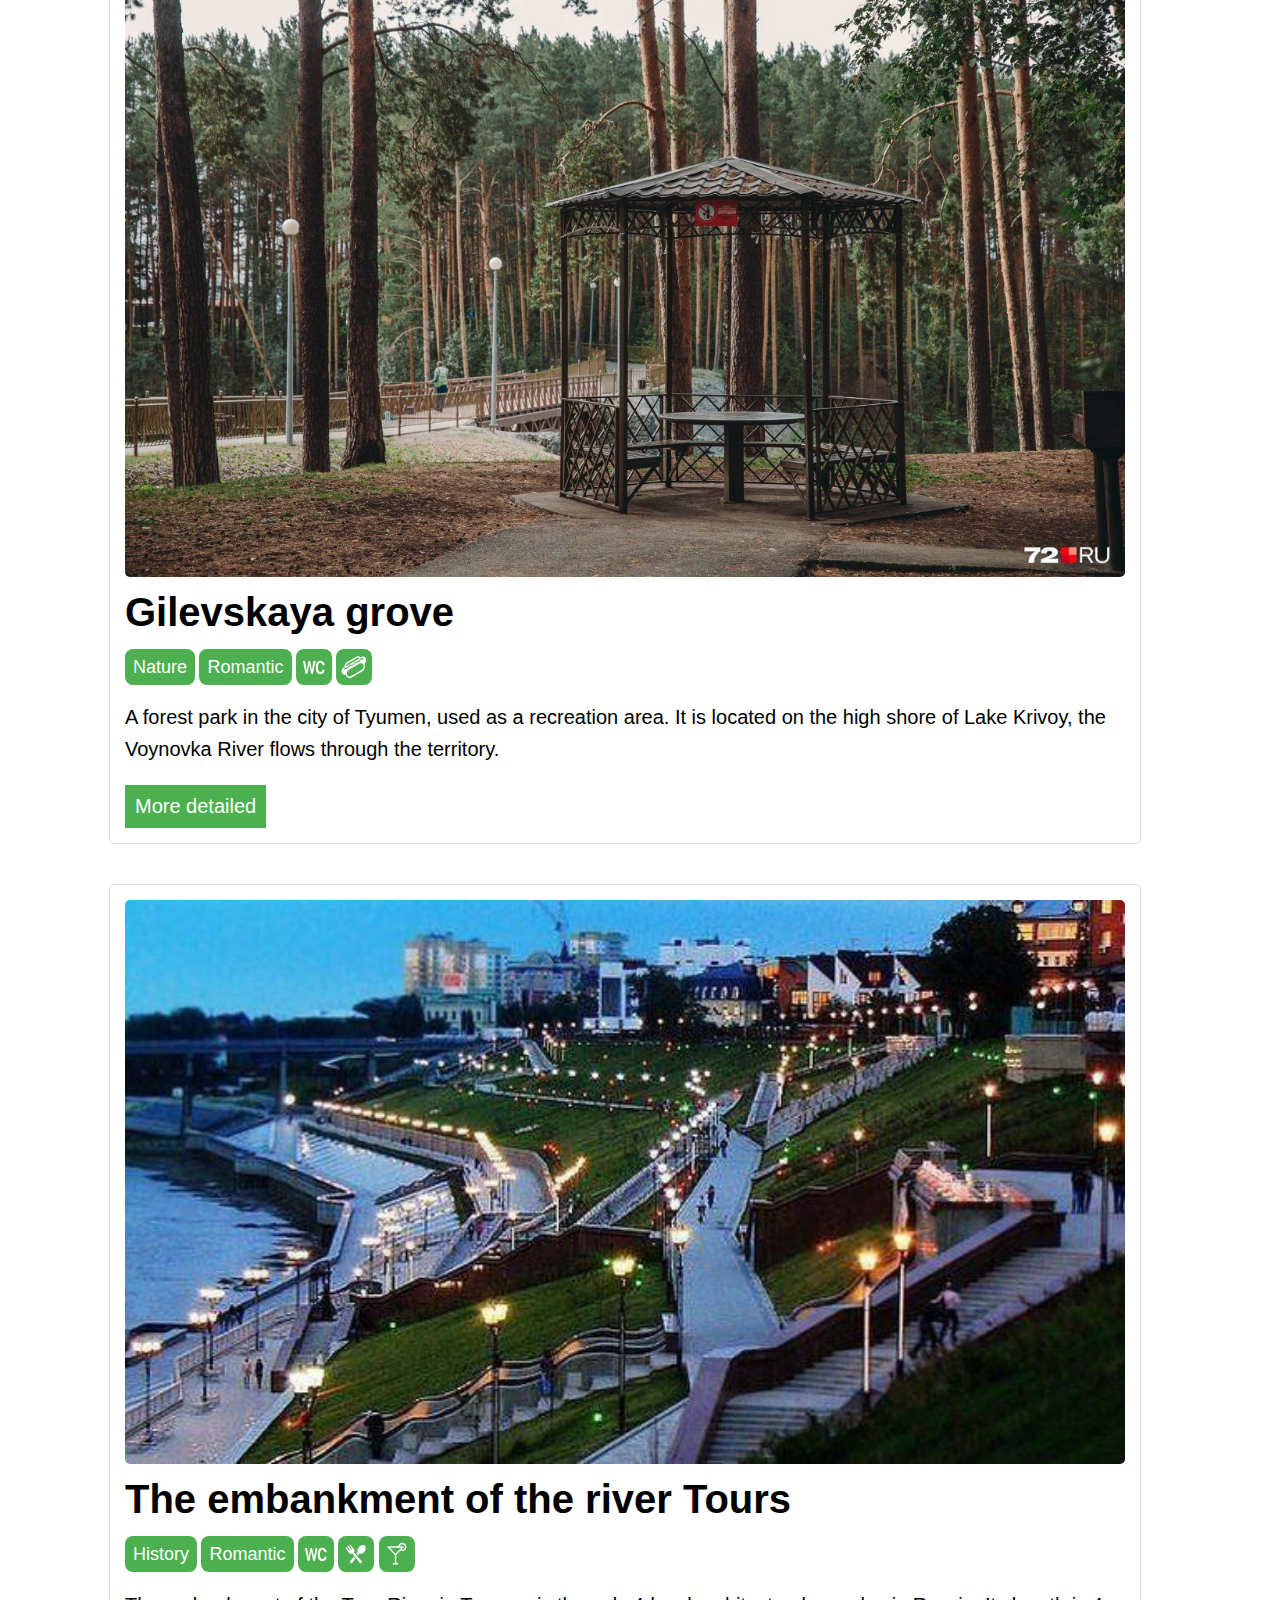
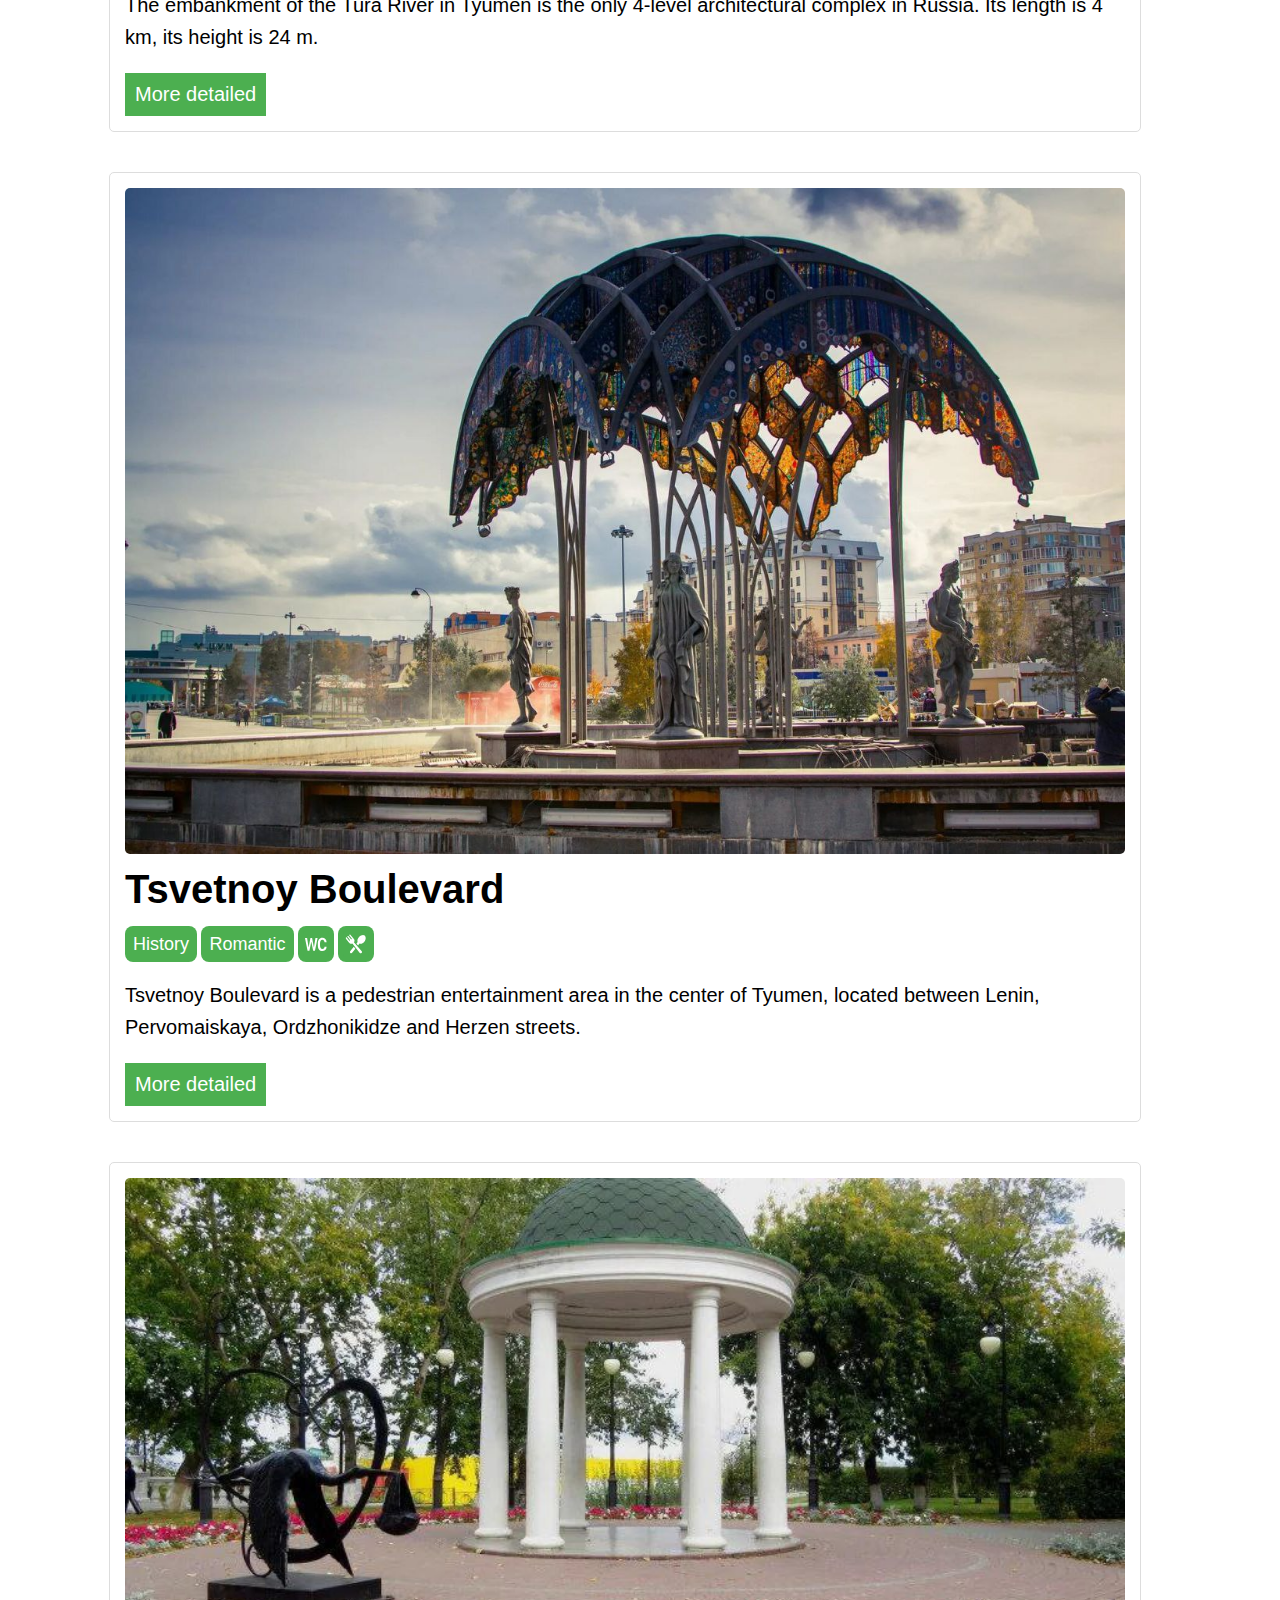
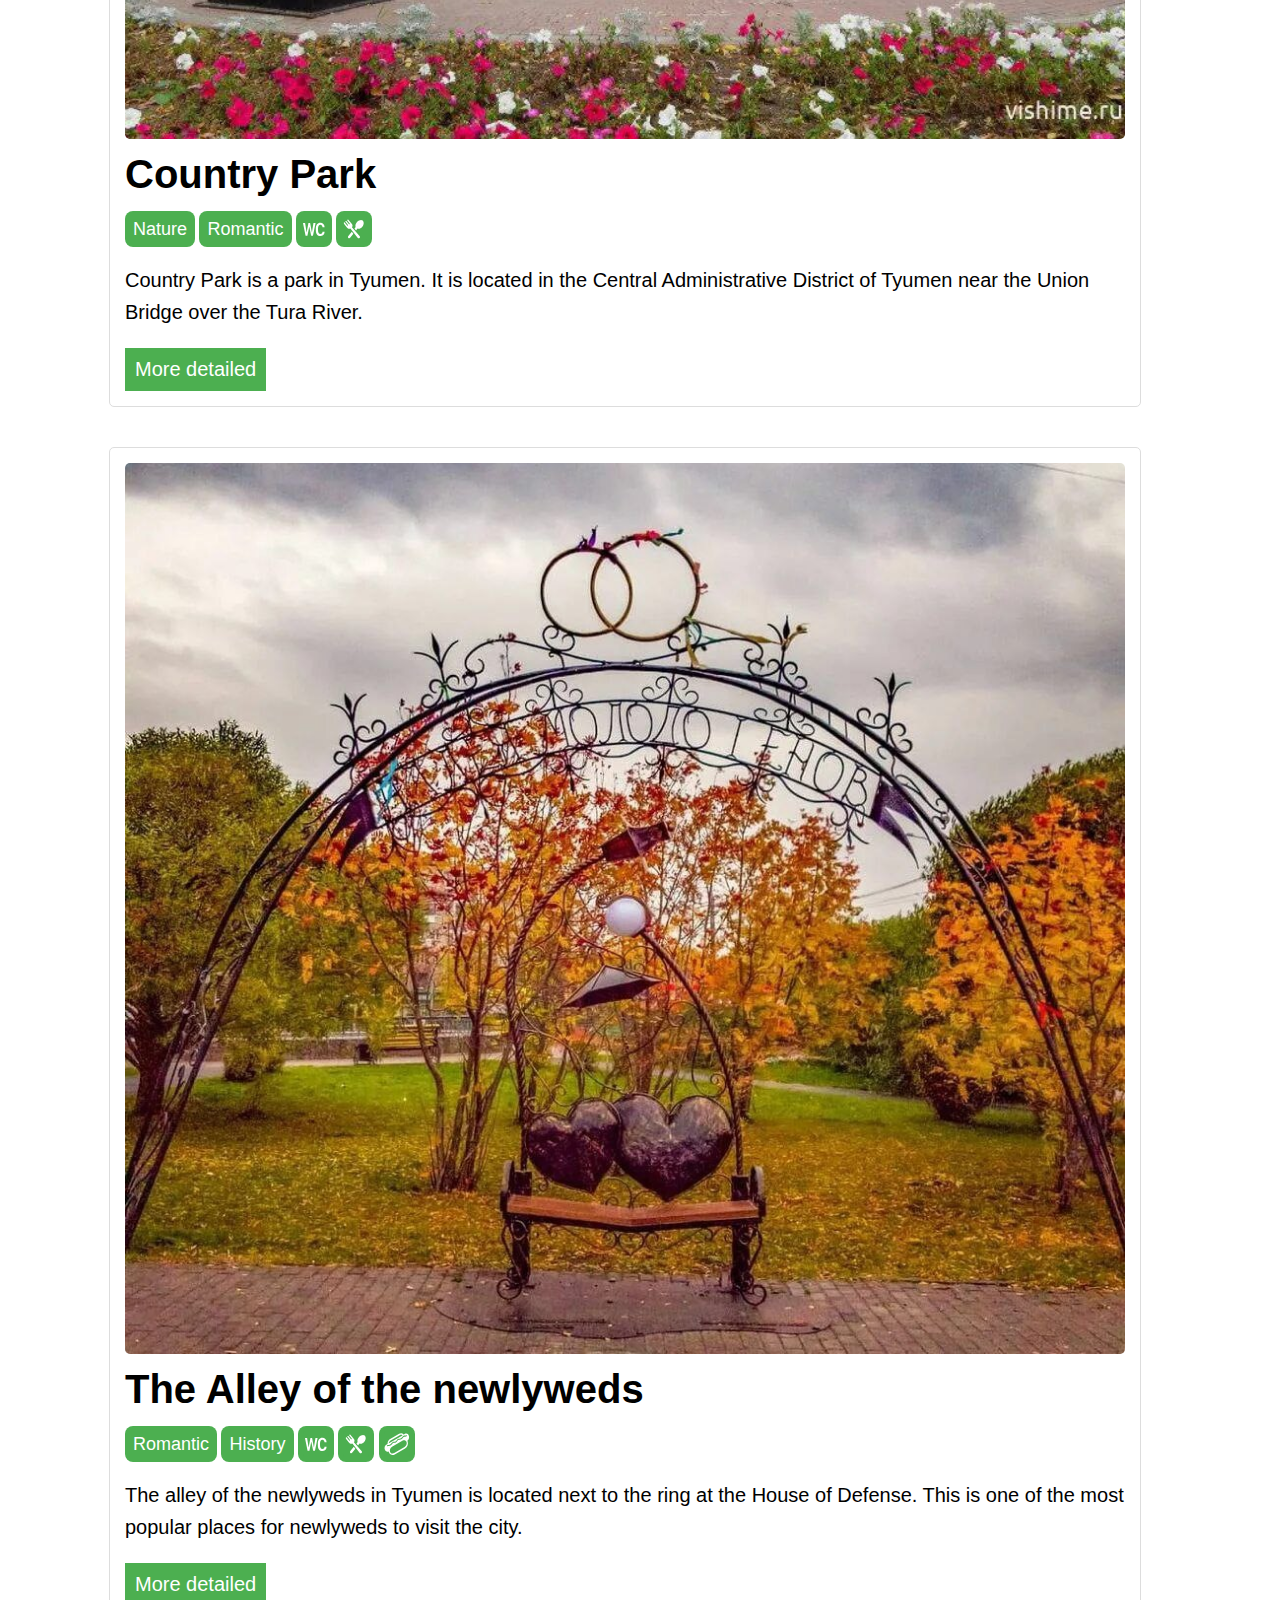
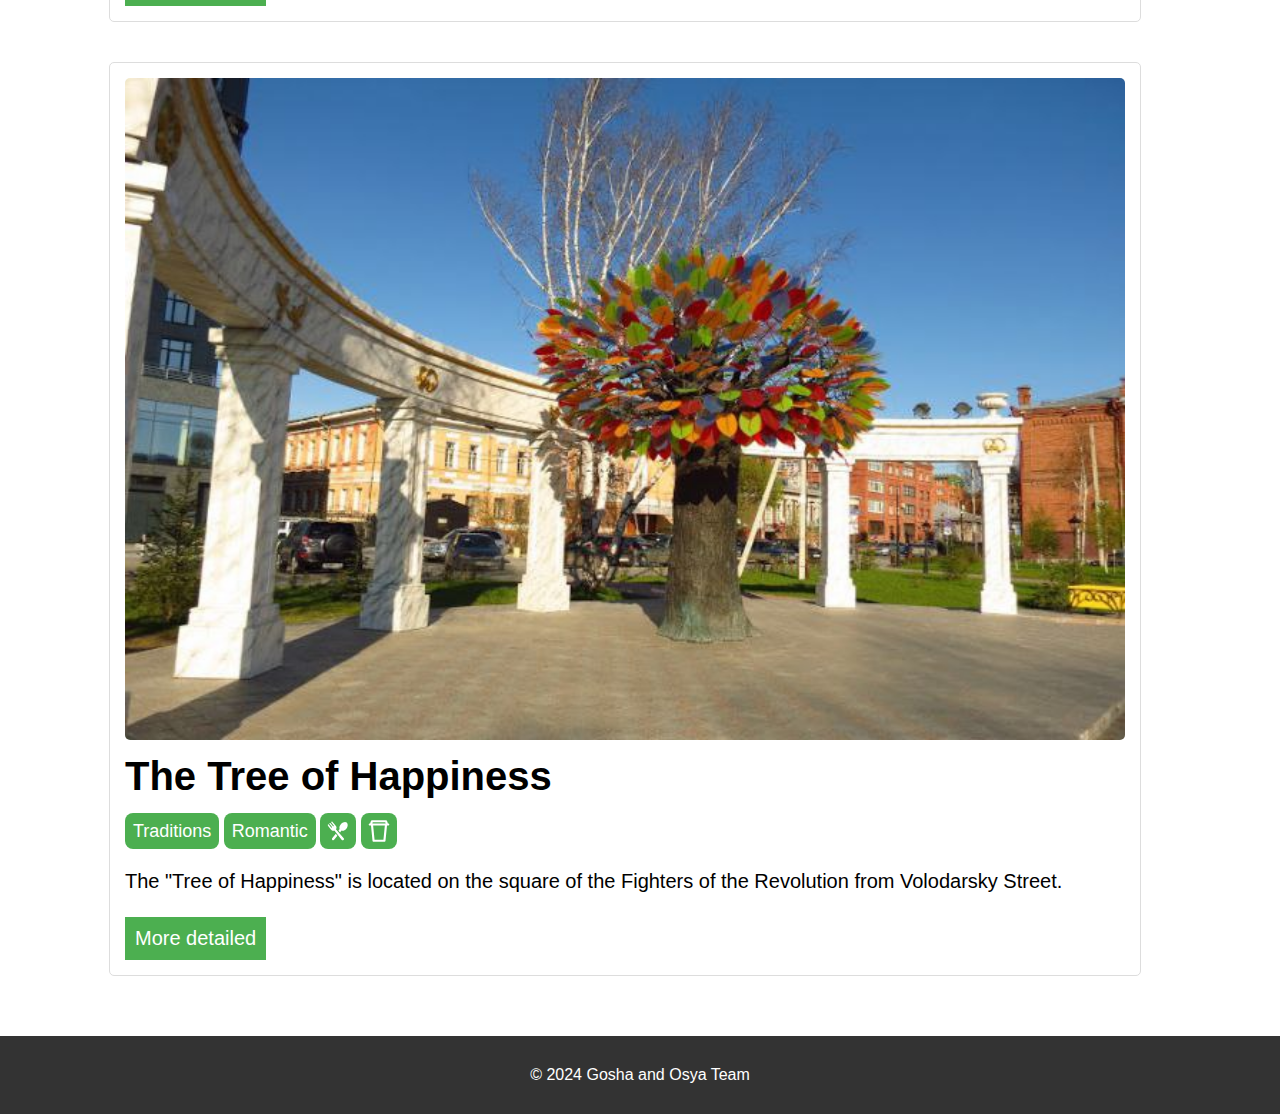
==== commit 26f9ca43: "Correct margin and text" ====
--- a/index.html
+++ b/index.html
@@ -42,7 +42,7 @@
                     About 5,000 animals were sent from Siberia to the northern capital. Tyumen residents brought their pets to the assembly point for two weeks.</p>
                 <h3>How to get</h3>
                 <p class="detailed-plc">
-                    You can get to the Zatyumensky Ecopark by public transport. There are several bus lines: №30, 54, 141, 146.
+                    You can get to the Siberian Cats Square by public transport. There are several bus lines: № 1, 3, 6, 12, 13, 18, 20, 25, 26, 27, 32, 34, 38, 43, 71, 73, 83, 89, 99, 121, 141.
                 </p>
             </div>
         </section>
@@ -62,7 +62,7 @@
                 <p class="detailed">Coniferous trees, as well as shrubs, flowers, etc., mainly grow in this specially protected natural area. Small animals such as squirrels or hares can also be found here, but they usually stay away from people. In Zatyumenskoye, nature is adjacent to a comfortable and modern infrastructure: the ecopark has bike paths, a ski base, cafes, transport rental points and several tourist routes. There are also playgrounds and various art objects, the most recognizable of which are wooden sculptures of a bear, a hare and a wild boar.</p>
                 <h3>How to get</h3>
                 <p class="detailed-plc">
-                    You can get to the Zatyumensky Ecopark by public transport. There are several bus lines: №30, 54, 141, 146.
+                    You can get to the Zatyumensky Ecopark by public transport. There are several bus lines: № 30, 54, 141, 146.
                 </p>
             </div>
         </section>
@@ -84,7 +84,7 @@
                     In 2004, the bridge supports were equipped with a lighting system that takes into account passing vessels. In 2016-2017, major repairs and replacement of lighting with modern ones were carried out. The opening after renovation took place on July 29, 2017, on the City Day, with a grandiose light and music show.</p>
                 <h3>How to get</h3>
                 <p class="detailed-plc">
-                    You can get to the Bridge of Lovers by public transport. You need to get to the Embankment bus stop. There are buses to it №9, 14, 18, 30, 33, 54, 54d, 55, 85, 141, as well as minibuses No. 24, 37, 62.
+                    You can get to the Bridge of Lovers by public transport. You need to get to the Embankment bus stop. There are buses to it № 9, 14, 18, 30, 33, 54, 54d, 55, 85, 141, as well as minibuses № 24, 37, 62.
                 </p>
             </div>
         </section>
@@ -116,14 +116,14 @@
             <img src="Images/untitled.svg" class="toilet" alt="there's a toilet here">
             <img src="Images/food.svg" class="toilet" alt="there's a toilet here">
             <img src="Images/bar.svg" class="toilet" alt="there's a toilet here">
-            <p class="briefly">The embankment of the Tura River in Tyumen is the only 4—level architectural complex in Russia. Its length is 4 km, its height is 24 m.</p>
+            <p class="briefly">The embankment of the Tura River in Tyumen is the only 4-level architectural complex in Russia. Its length is 4 km, its height is 24 m.</p>
             <button class="details-btn">More detailed</button>
             <div class="details">
                 <p class="detailed">The embankment starts from the walls of the Holy Trinity Monastery and leads to the pedestrian "Bridge of Lovers", Chelyuskintsev Bridge, then to the water pumping station and Elevator Delivery Street. 
                     The design began in 1998. Since 2000, we have started preparing and strengthening the shores. The first stage of construction was completed in 2012.</p>
                 <h3>How to get</h3>
                 <p class="detailed-plc">
-                    It is fashionable to get to the embankment by public transport. You can get from the Neftyanik Recreation Center stop by bus No. 13 or minibuses No. 43 and No. 62. If you are in the area of the Dzerzhinsky bus stop, buses will be suitable. №20, 32, 48, 78, 135, 155, 156 and minibuses №6, 12, 24, 26, 34, 37, 66, 68. You need to get off at the Embankment bus stop.
+                    It is fashionable to get to the embankment by public transport. You can get from the Neftyanik Recreation Center stop by bus № 13 or minibuses № 43 and № 62. If you are in the area of the Dzerzhinsky bus stop, buses will be suitable. № 20, 32, 48, 78, 135, 155, 156 and minibuses № 6, 12, 24, 26, 34, 37, 66, 68. You need to get off at the Embankment bus stop.
                 </p>
             </div>
         </section>
@@ -141,7 +141,7 @@
                 <p class="detailed">Tsvetnoy Boulevard in Tyumen appeared in 2004 in honor of the 60th anniversary of the Tyumen region. It was designed by Yekaterinburg architects. The walking area was opened on the site of the park of culture and recreation and the stadium.</p>
                 <h3>How to get</h3>
                 <p class="detailed-plc">
-                    You can get to Tsvetnoy Boulevard from anywhere in the city. Nearby there are public transport stops such as Tsvetnoy Boulevard, Central Market, Pervomaiskaya. The boulevard can also be reached from the train station, where it can be reached by buses. №№1, 121, 25, 27, 38, 89 and fixed-route taxis No. 73, 83.
+                    You can get to Tsvetnoy Boulevard from anywhere in the city. Nearby there are public transport stops such as Tsvetnoy Boulevard, Central Market, Pervomaiskaya. The boulevard can also be reached from the train station, where it can be reached by buses. № 1, 121, 25, 27, 38, 89 and fixed-route taxis № 73, 83.
                 </p>
             </div>
         </section>
@@ -159,7 +159,7 @@
                 <p class="detailed">In 1851, with the money of merchant Ivan Ikonnikov, thousands of trees were planted on an area of about 100 acres (40 thousand m2) — lime trees, birches, firs and pines. The park was named Alexandrovsky in honor of Tsarevich Alexander's visit to Tyumen on May 31, 1837 — the future Tsar Alexander II — during his trip to Siberia.</p>
                 <h3>How to get</h3>
                 <p class="detailed-plc">
-                    You can get to the country park by bus. №8, 18, 22, 23, 36, 36k, 39, 49, 51, 51d, 60, 88, 143, 144, 146, 148, 149 and minibuses №4, 4d, 31, 65, 77, 157.
+                    You can get to the country park by bus. № 8, 18, 22, 23, 36, 36k, 39, 49, 51, 51d, 60, 88, 143, 144, 146, 148, 149 and minibuses № 4, 4d, 31, 65, 77, 157.
                 </p>
             </div>
         </section>
@@ -178,7 +178,7 @@
                 <p class="detailed">The alley appeared in 2002 and became the first named alley in Tyumen. The name was coined in the administration of the Kalininsky district, and on March 11, 2003 it was approved by the head of the city. In this way, the authors wanted to draw public attention to the problems of young families.</p>
                 <h3>How to get</h3>
                 <p class="detailed-plc">
-                    You can get to the Alley of Newlyweds bus stop using the following types of public transport: Buses: 12, 2, 9, 10, 11, 14, 30, 33, 40, 54, 78, 85, 99. Fixed-route taxis: 1, 62.
+                    You can get to the Alley of Newlyweds bus stop using the following types of public transport: Buses: № 12, 2, 9, 10, 11, 14, 30, 33, 40, 54, 78, 85, 99. Fixed-route taxis: № 1, 62.
                 </p>
             </div>
         </section>
@@ -194,10 +194,10 @@
             <button class="details-btn">More detailed</button>
             <div class="details">
                 <p class="detailed">The composition has an unusual crown: colorful leaves are made in the shape of hearts, which symbolizes love. Bright ribbons of different colors are tied closer to the base of the trunk, which develop in the wind. Tyumen newlyweds have a tradition — each couple ties their ribbon on the branches "for luck". 
-                    According to the creator, it was supposed to decorate the entrance to the new city registry office. But since the project would have required cutting down live trees, a new location was chosen for him.</p>
-                <h3>How to get</h3>
-                <p class="detailed-plc">
-                    You can get to the "Tree of Happiness" by bus. №9, 11, 14, 17,18, 30, 33, 40, 54, 55, 78, 85, 141, on minibuses No. 24, 37, 62, 68.
+                According to the creator, it was supposed to decorate the entrance to the new city registry office. But since the project would have required cutting down live trees, a new location was chosen for him.</p>
+                <h3>How to get</h3>
+                <p class="detailed-plc">
+                    You can get to the "Tree of Happiness" by bus. № 9, 11, 14, 17,18, 30, 33, 40, 54, 55, 78, 85, 141, on minibuses № 24, 37, 62, 68.
                 </p>
             </div>
         </section>
--- a/style.css
+++ b/style.css
@@ -100,7 +100,7 @@
     
     top: 100px;
     border-radius: 8px;
-    margin-right: 10px;
+    margin-right: 0px;
     background-color: #4CAF50;
     color: #ffffff;
     padding: 8px;
@@ -118,7 +118,7 @@
 }
 
 h2 {
-    margin-bottom: 13px;
+    margin-bottom: 0px;
     margin-top: 0.2vw;
     line-height: 50px;
     font-size: 40px;
@@ -174,7 +174,6 @@
     }
     .tags {
         font-size: 17px;
-        margin-right: 6px;
     }
     img.toilet {
         width: 25.2px;
@@ -207,7 +206,6 @@
     }
     .tags {
         font-size: 13px;
-        margin-right: 4px;
         padding: 6px;
     }
     img.toilet {
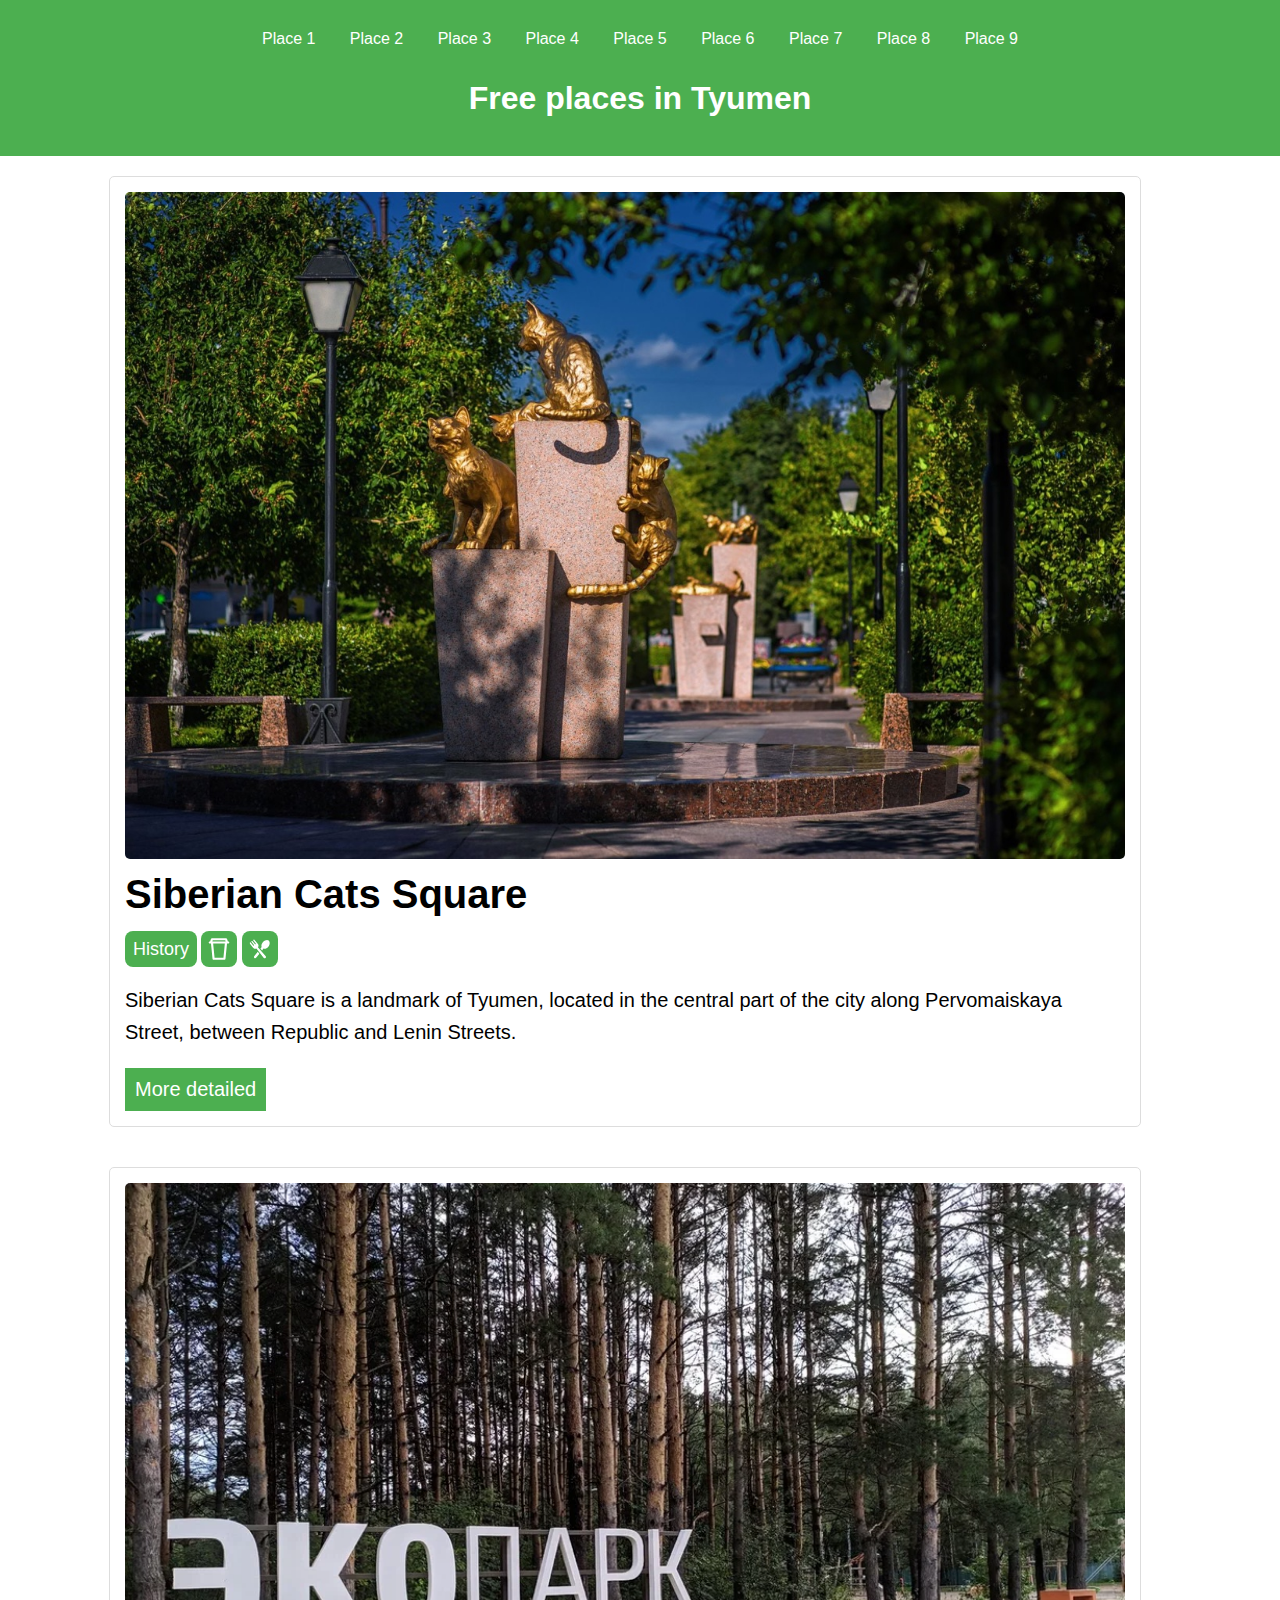
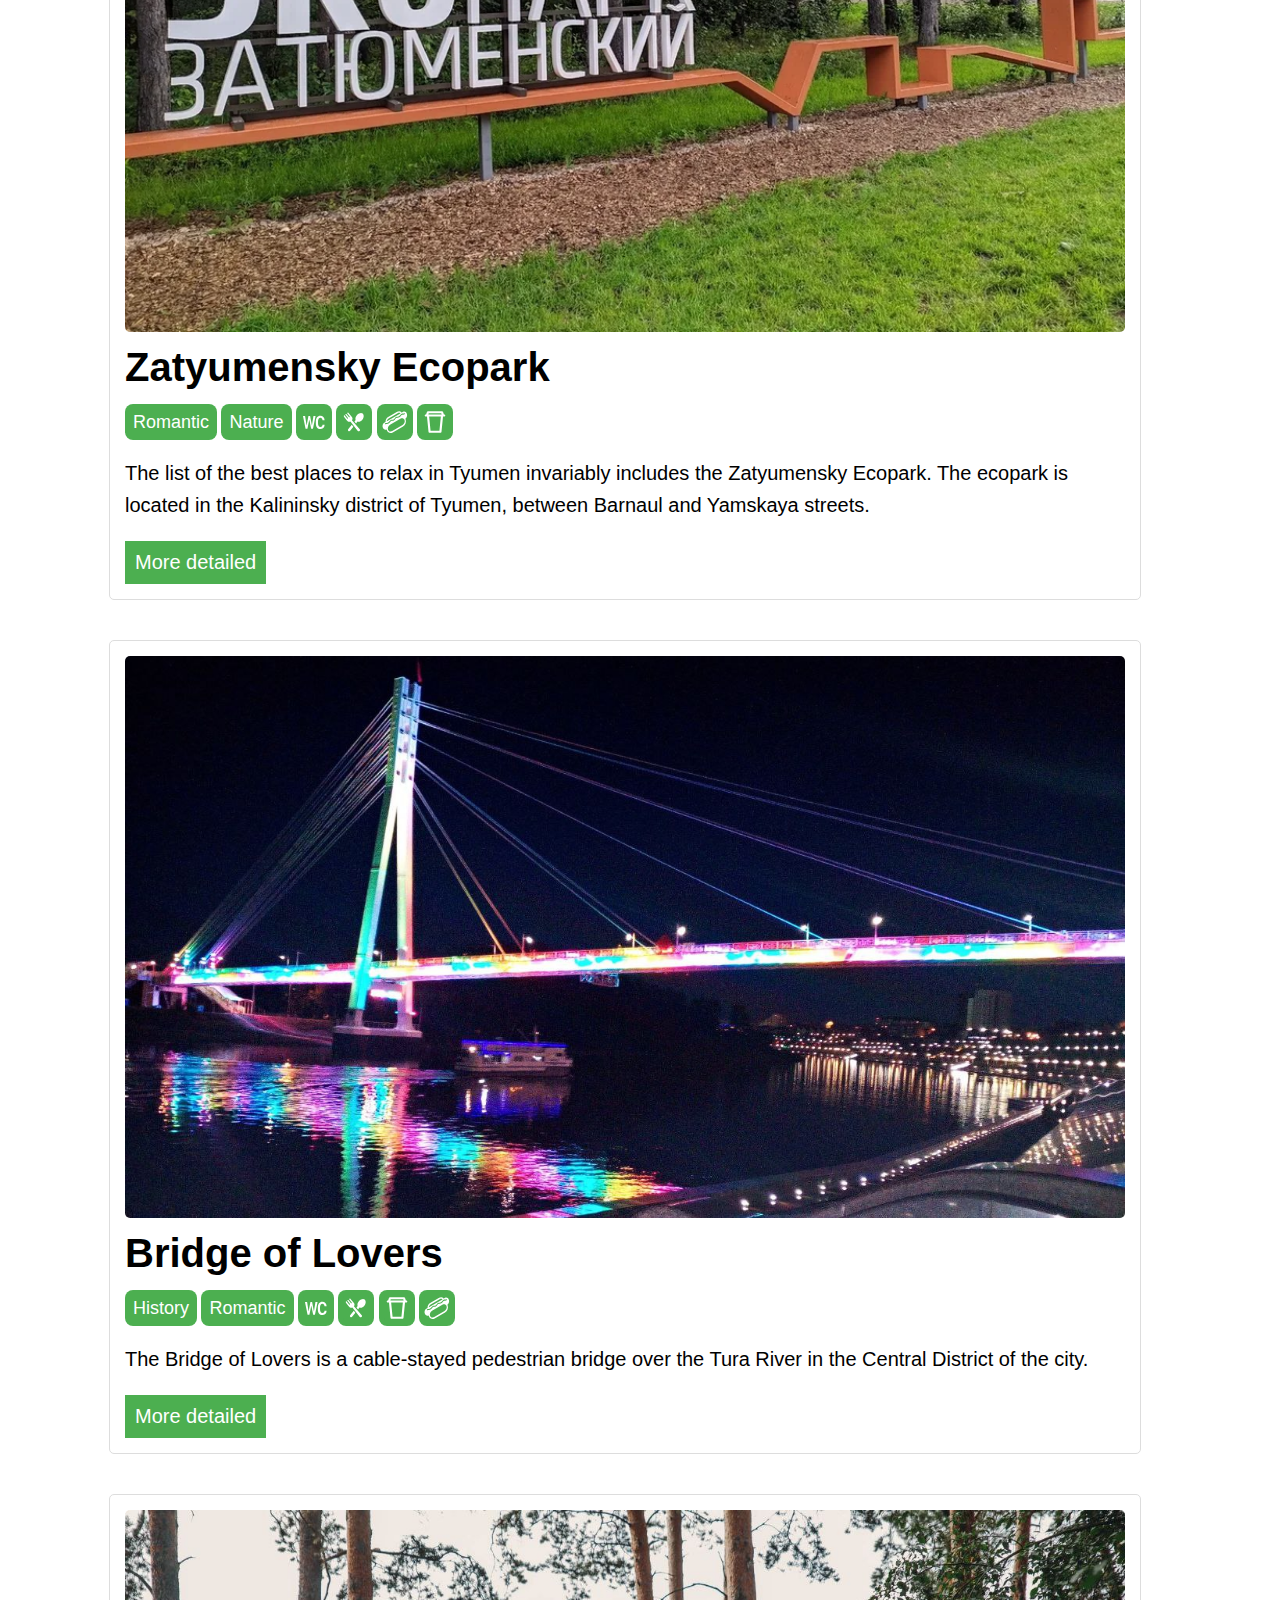
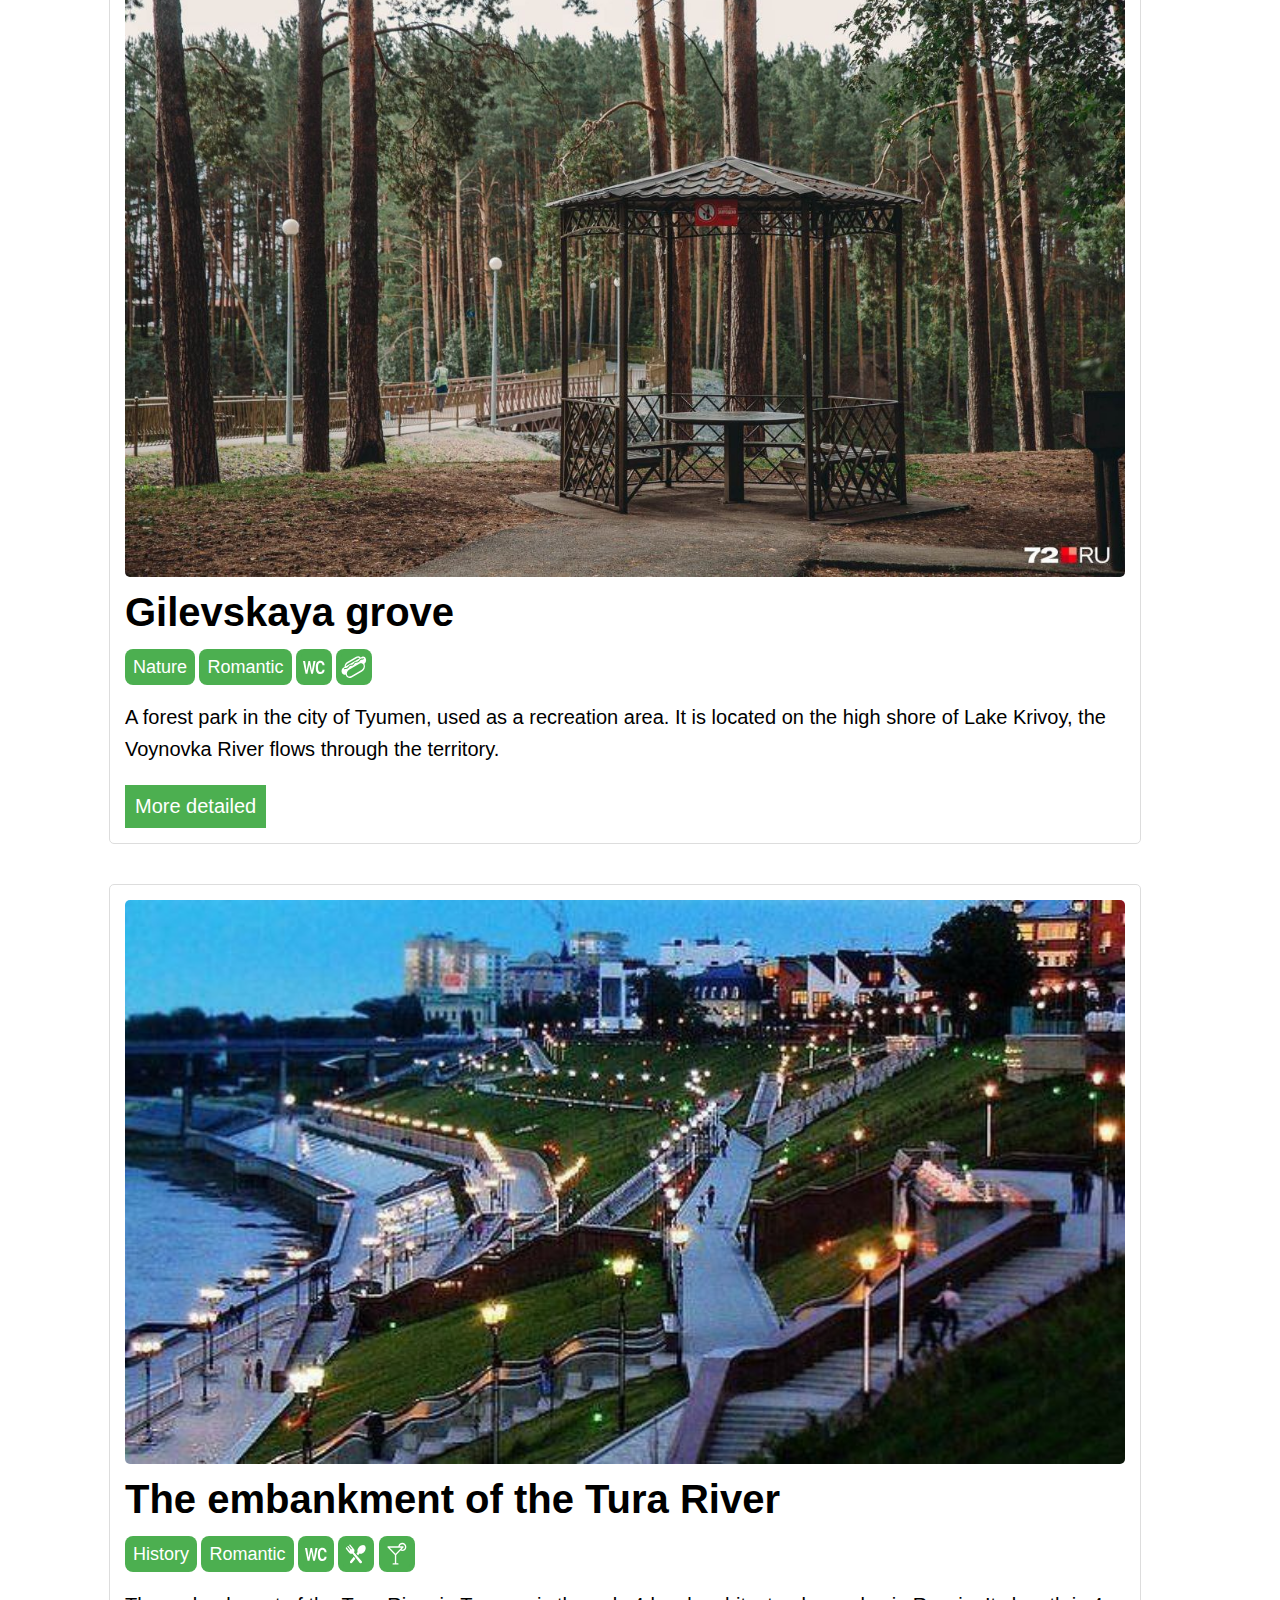
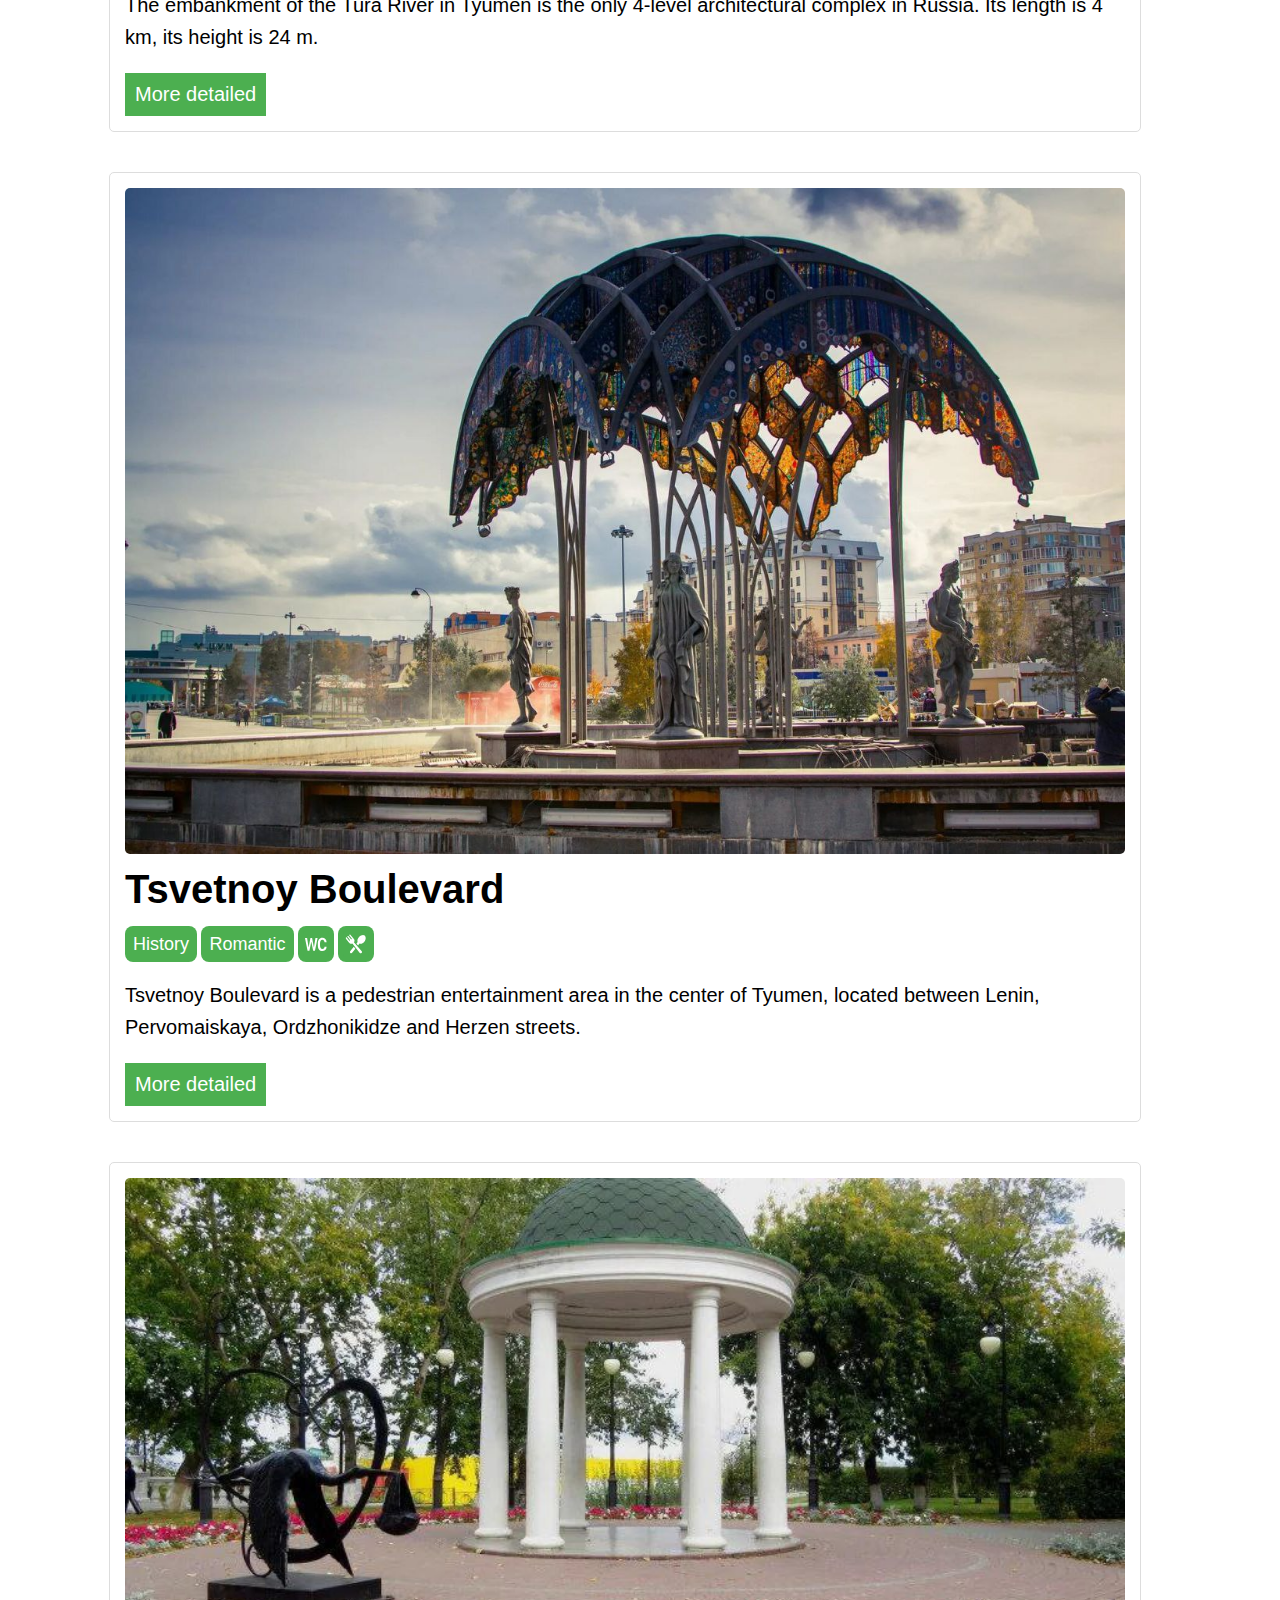
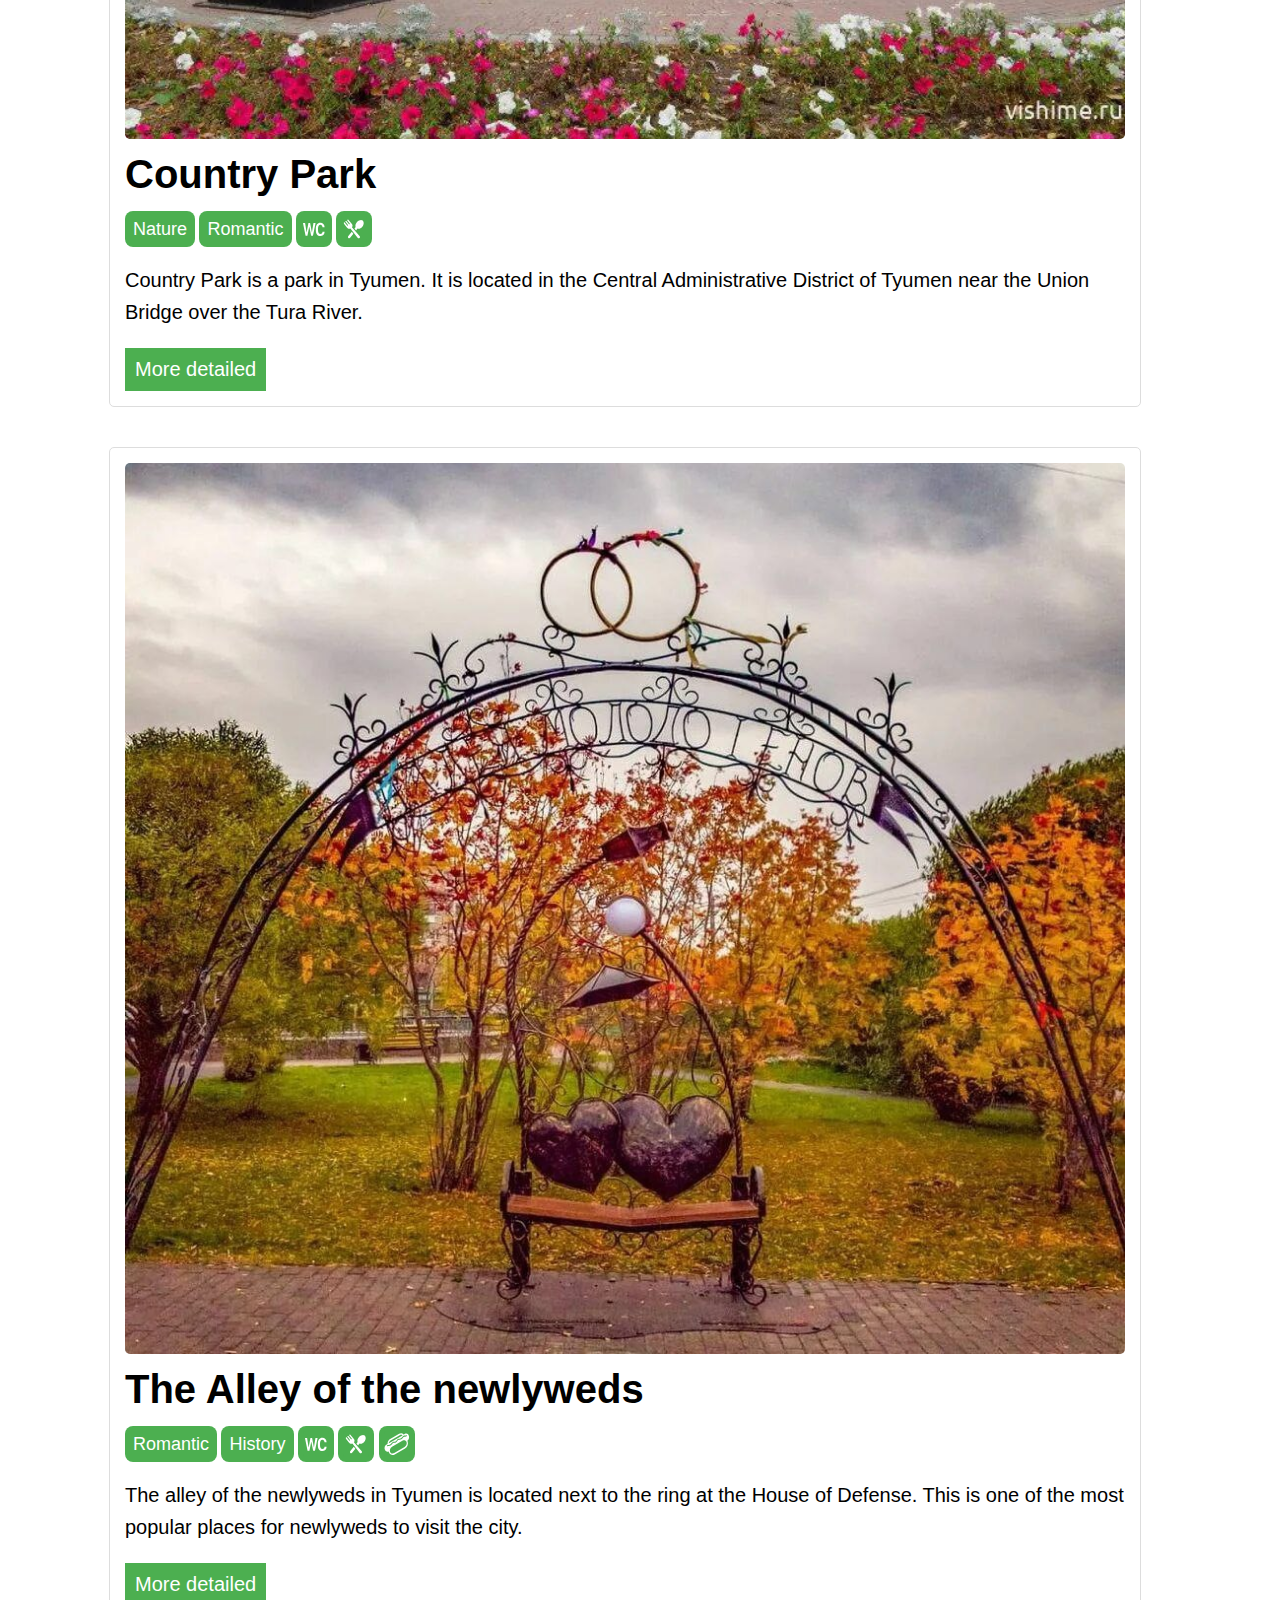
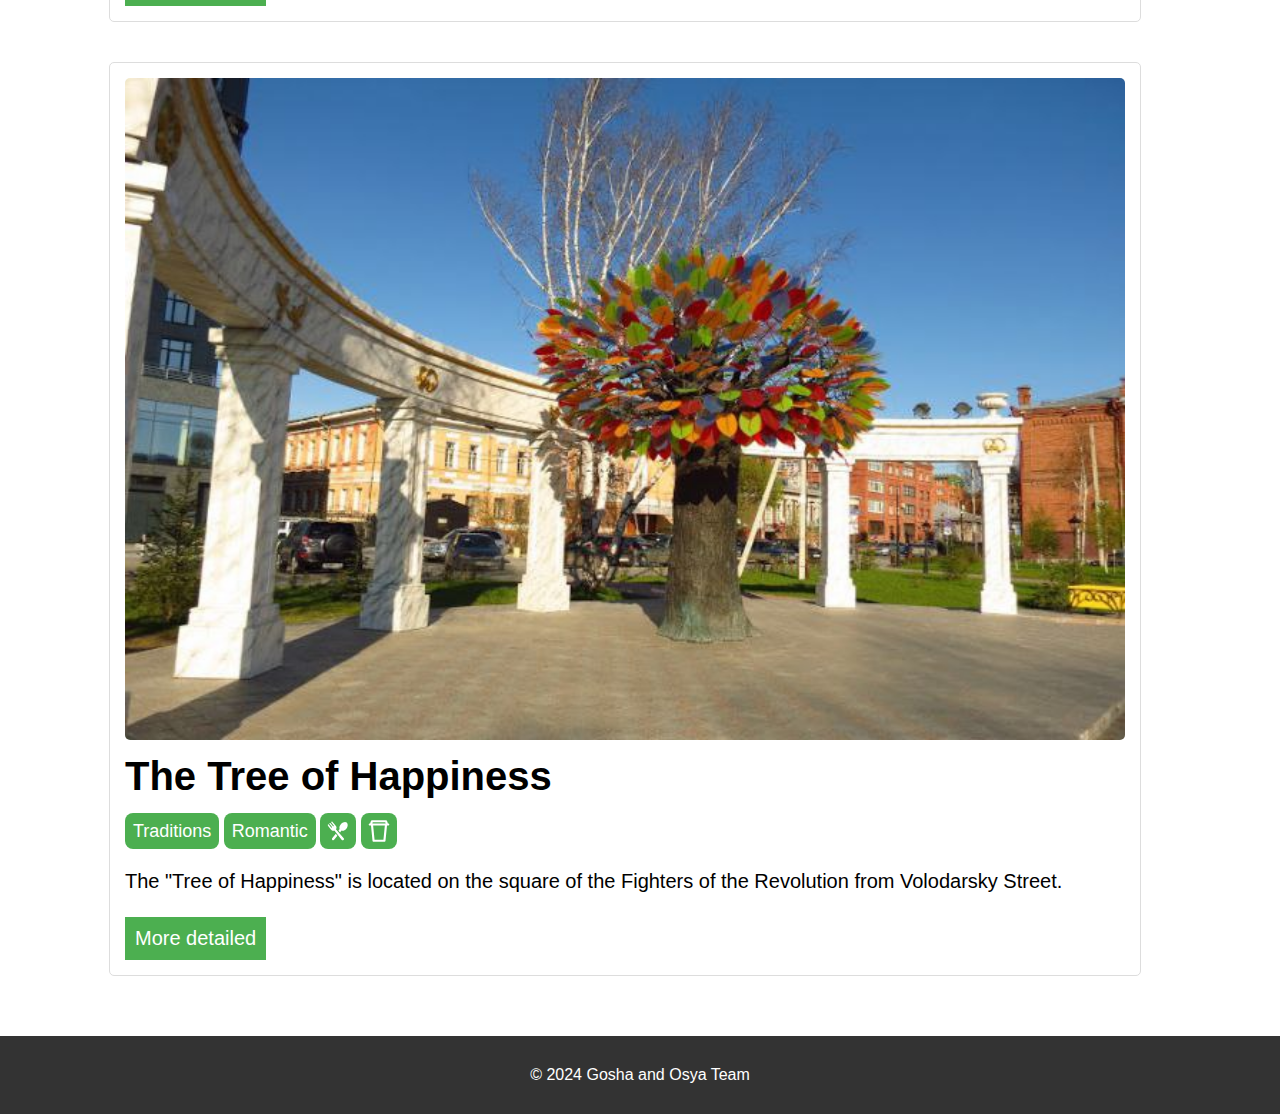
==== commit d8deb3a1: "amendments" ====
--- a/index.html
+++ b/index.html
@@ -3,7 +3,7 @@
 <head>
     <meta charset="UTF-8">
     <meta name="viewport" content="width=device-width, initial-scale=1.0">
-    <title>Document</title>
+    <title>Free places in Tyumen</title>
     <link rel="stylesheet" href="style.css">
     <link type="image/x-icon" rel="shortcut icon" href="Images/Безымянный.ico">
 </head>
@@ -76,7 +76,7 @@
             <img src="Images/food.svg" class="toilet" alt="there's a toilet here">
             <img src="Images/coffee.svg" class="toilet" alt="there's a toilet here">
             <img src="Images/dog.svg" class="toilet" alt="there's a toilet here">
-            <p class="briefly">The Bridge of Lovers is a cable—stayed pedestrian bridge over the Tura River in the Central District of the city.</p>
+            <p class="briefly">The Bridge of Lovers is a cable-stayed pedestrian bridge over the Tura River in the Central District of the city.</p>
             <button class="details-btn">More detailed</button>
             <div class="details">
                 <p class="detailed">The construction of the Tyumen "Bridge of Lovers" began in June 1985, and it was opened on July 26, 1987, 5 years after the collapse of the old bridge. Initially, the bridge was called a Pedestrian bridge, but after the collapse of a similar bridge in Voskresensk in 1988, it was examined and strengthened. 
@@ -110,7 +110,7 @@
 
         <section id="place5" class="place">
             <img src="Images/набережная.jpg" alt="Место 5">
-            <h2>The embankment of the river Tours</h2>
+            <h2>The embankment of the Tura River</h2>
             <span class="tags">History</span>
             <span class="tags">Romantic</span>
             <img src="Images/untitled.svg" class="toilet" alt="there's a toilet here">
